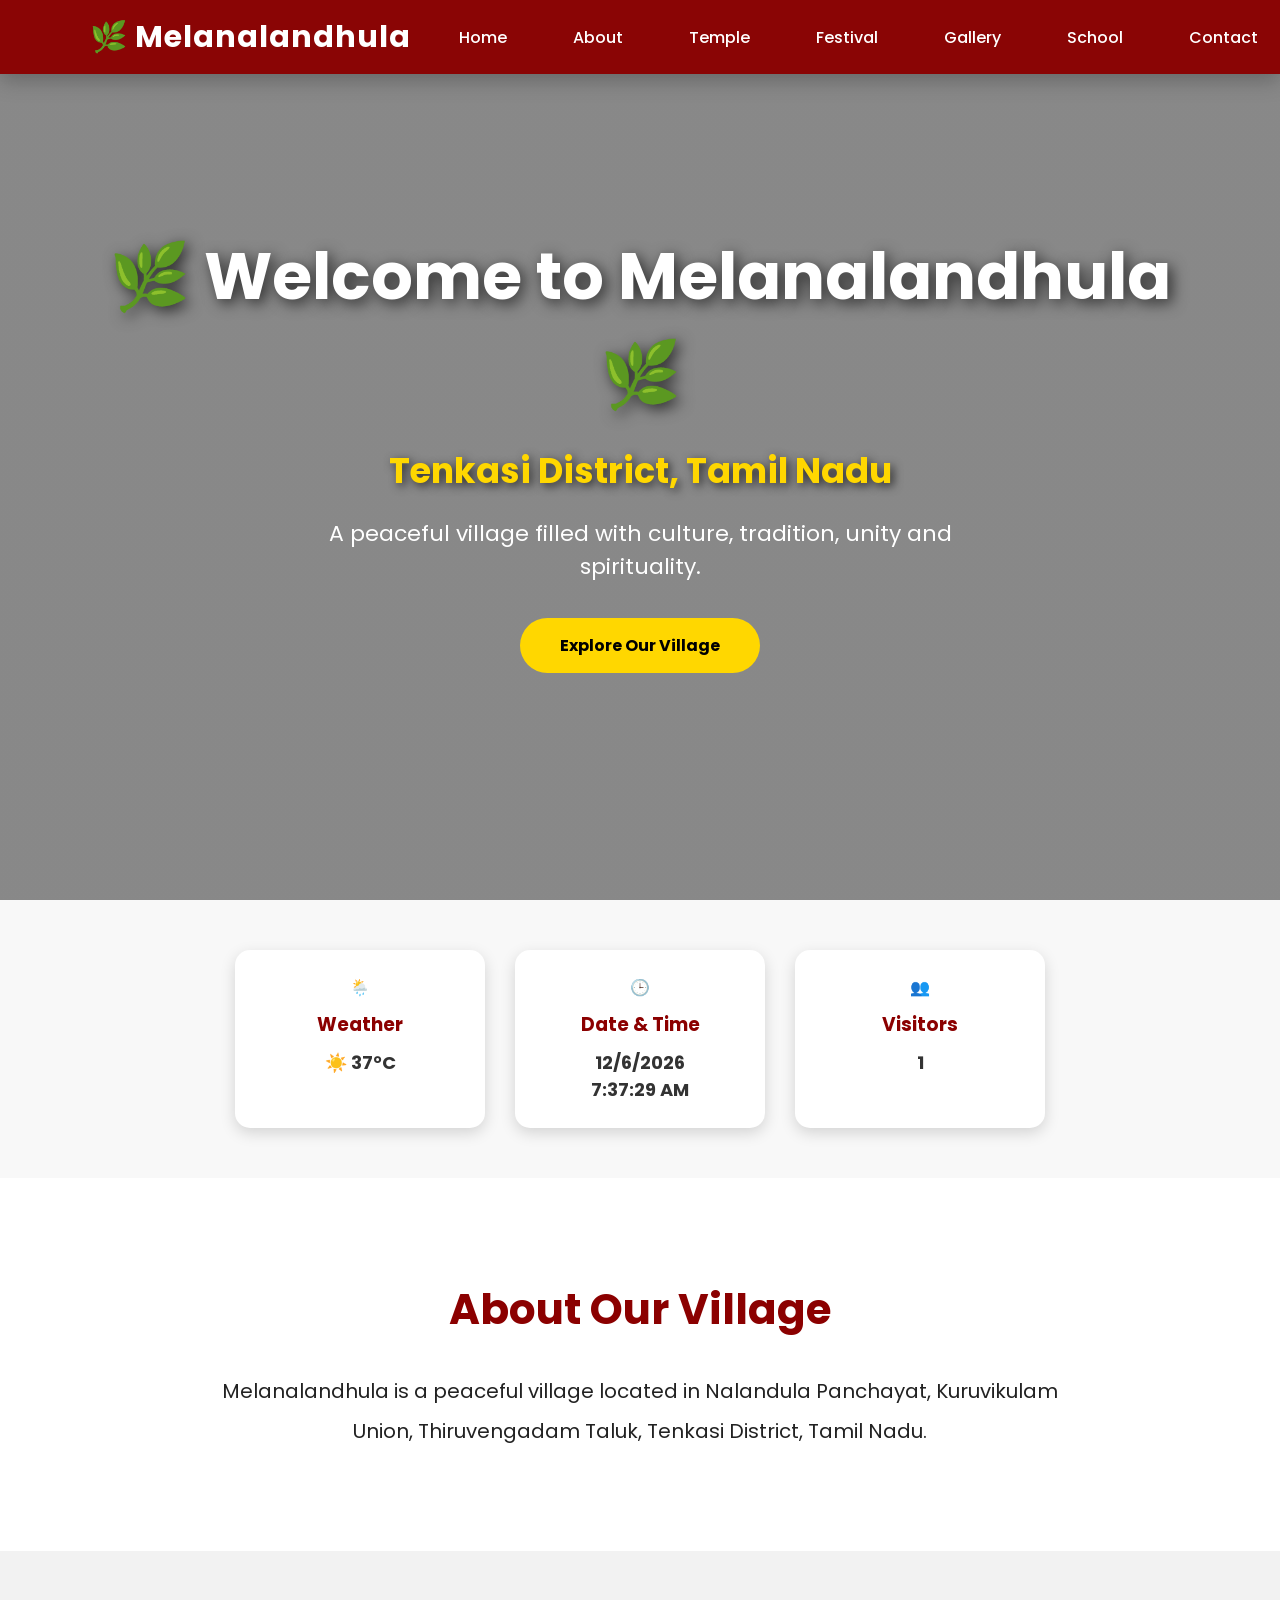
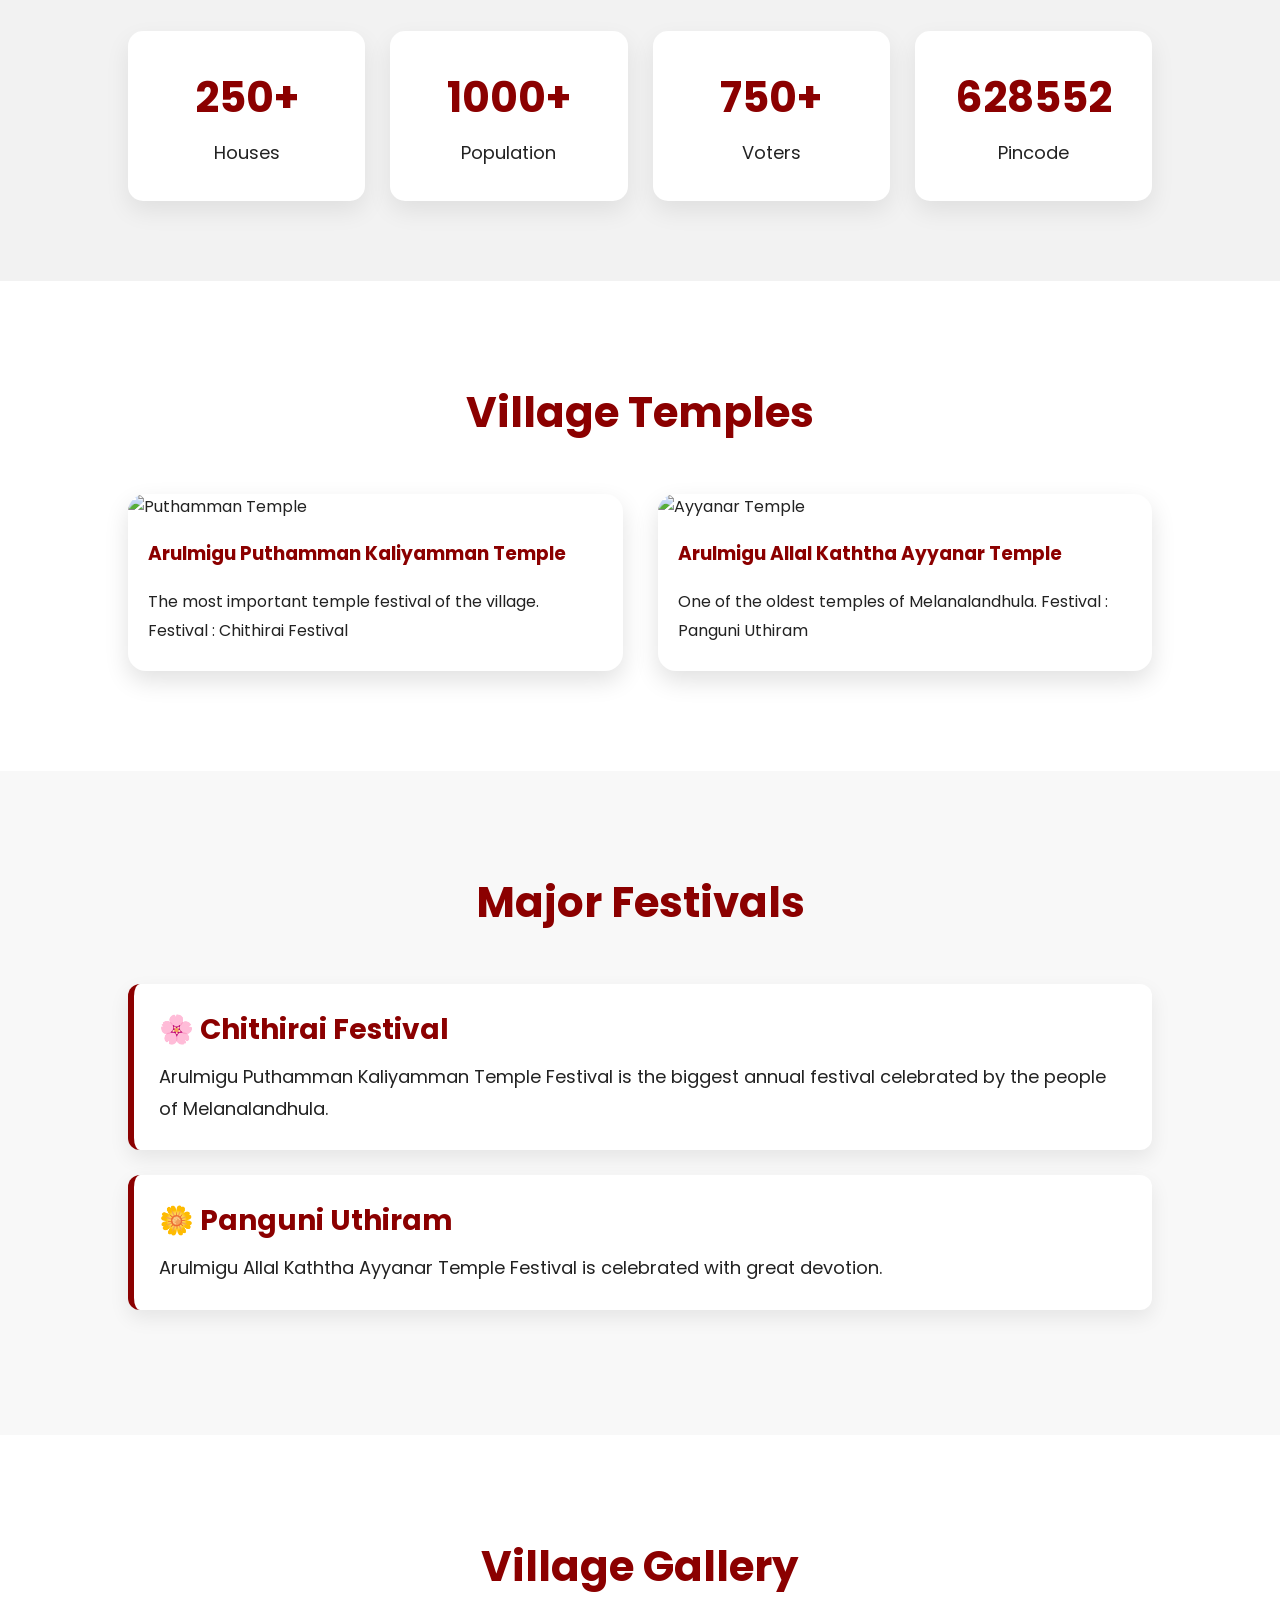
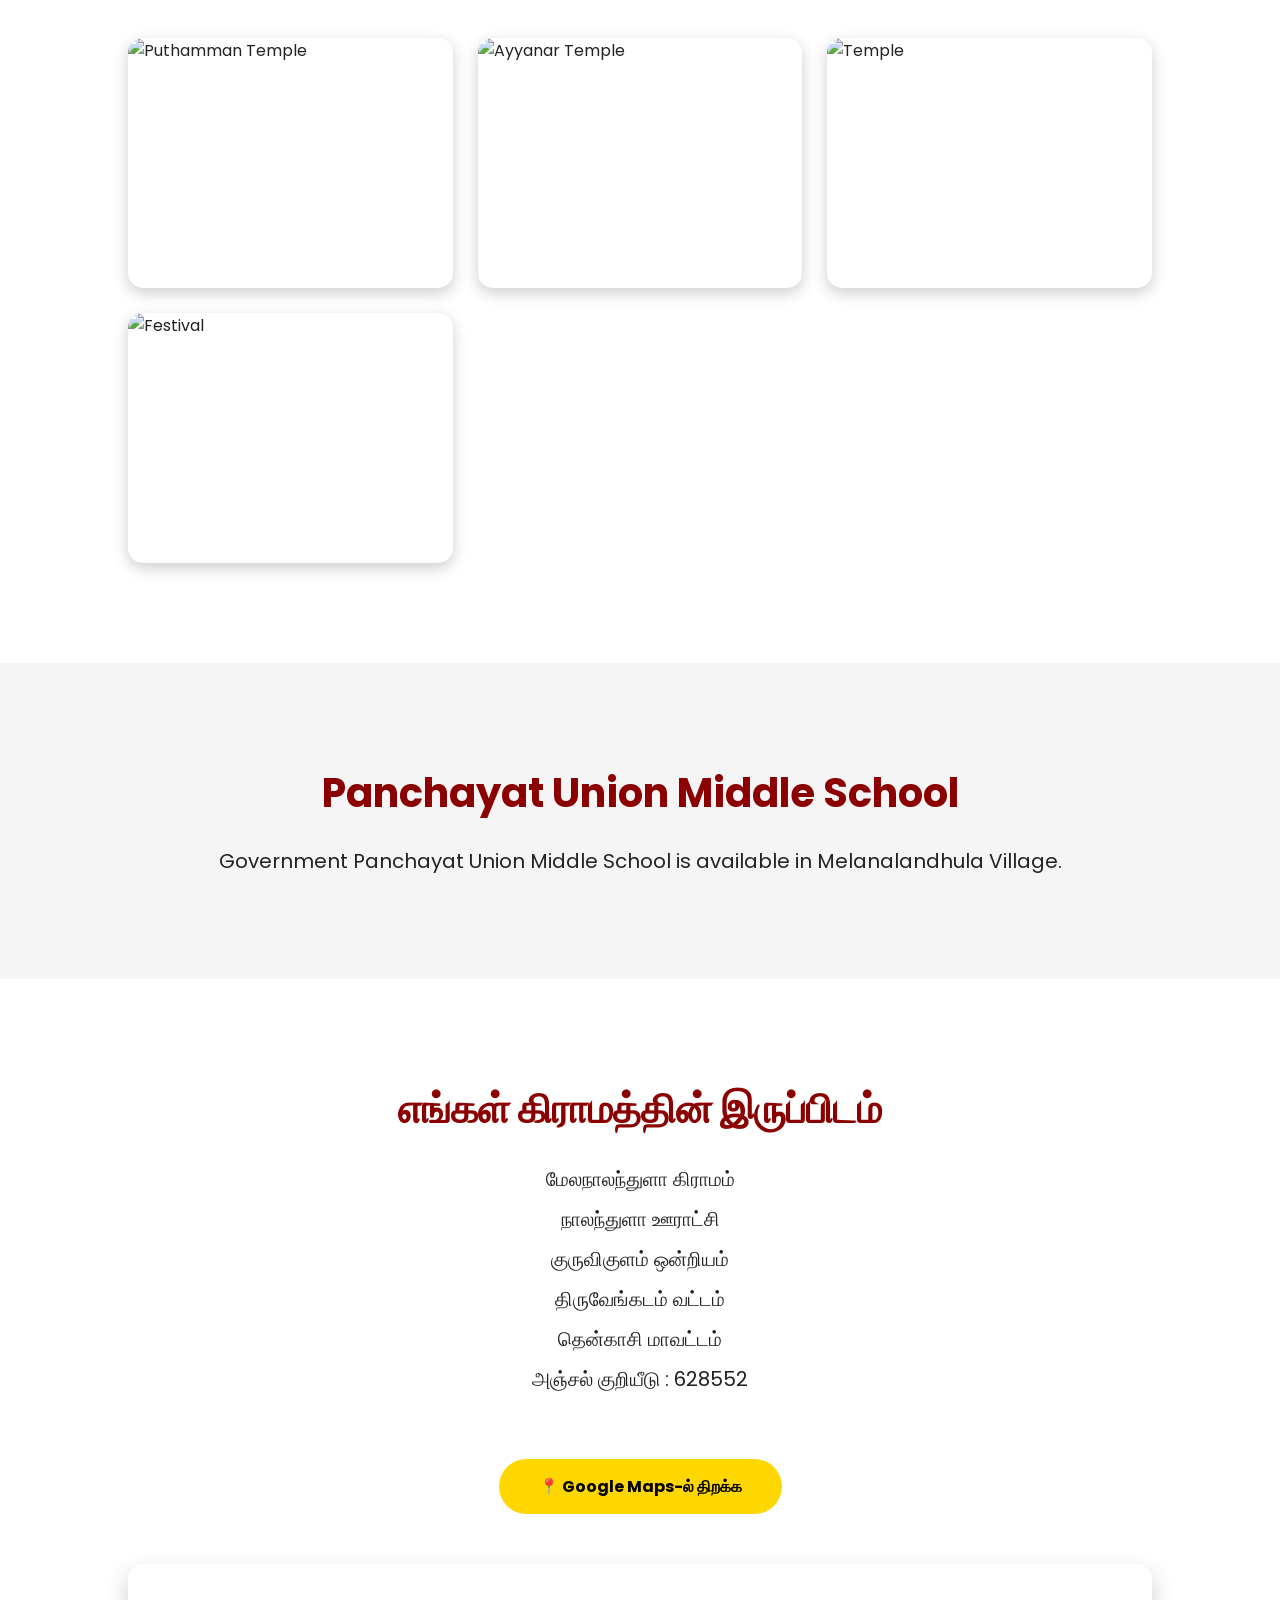
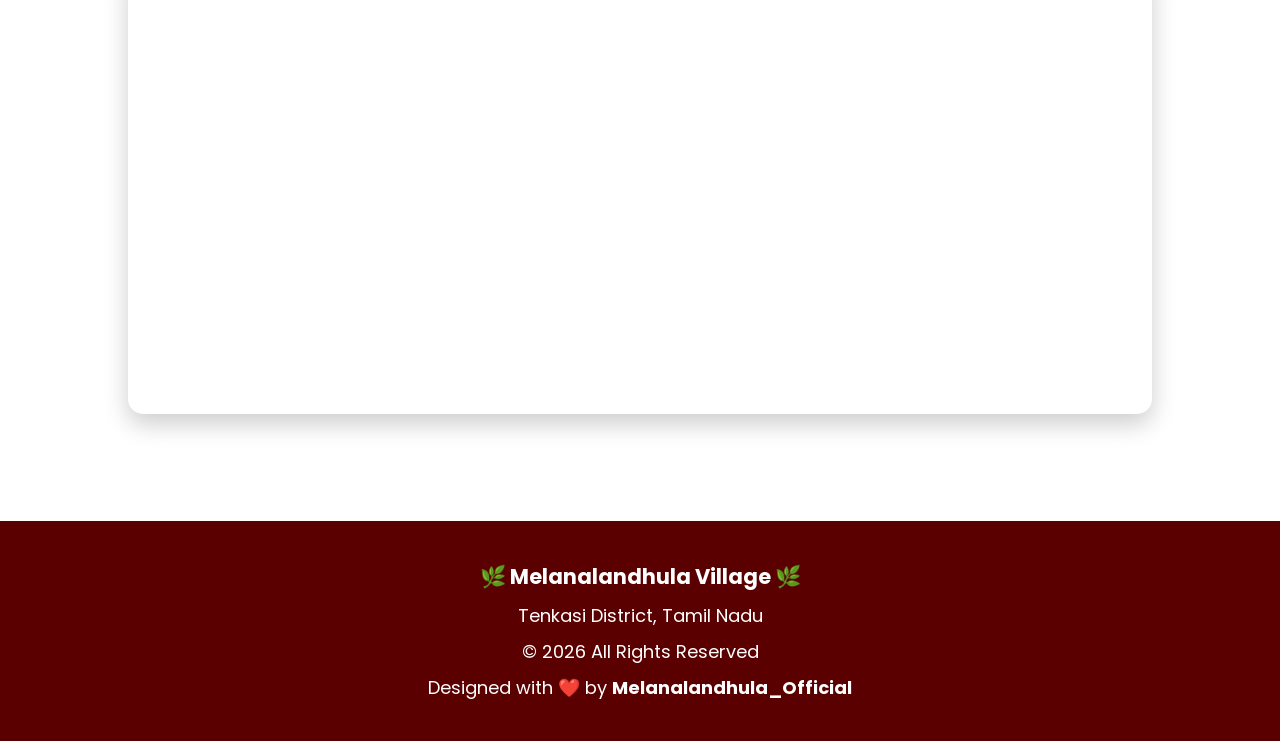
==== index.html @ ae7b3375 "First website upload" ====
<!DOCTYPE html>
<html lang="en">

<head>
<meta charset="UTF-8">
<meta name="viewport" content="width=device-width, initial-scale=1.0">

<title>Melanalandhula Village</title>

<link rel="stylesheet" href="style.css">

<link href="https://fonts.googleapis.com/css2?family=Poppins:wght@300;400;500;600;700&display=swap" rel="stylesheet">

</head>

<body>

<header>

<nav>

<div class="logo">
🌿 Melanalandhula
</div>

<ul>

<li><a href="#home">Home</a></li>
<li><a href="#about">About</a></li>
<li><a href="#temple">Temple</a></li>
<li><a href="#festival">Festival</a></li>
<li><a href="#gallery">Gallery</a></li>
<li><a href="#school">School</a></li>
<li><a href="#contact">Contact</a></li>

</ul>
<button id="darkBtn">🌙</button>
</nav>

</header>

<section id="home" class="hero">

<div class="overlay"></div>

<div class="hero-content">

<h1>🌿 Welcome to Melanalandhula 🌿</h1>

<h2>Tenkasi District, Tamil Nadu</h2>

<p>
A peaceful village filled with culture,
tradition, unity and spirituality.
</p>

<a href="#about" class="btn">
Explore Our Village
</a>

</div>

</section>
<section class="live-info">

    <div class="info-box">
        🌦️
        <h3>Weather</h3>
        <p id="weather">Loading...</p>
    </div>

    <div class="info-box">
        🕒
        <h3>Date & Time</h3>
        <p id="datetime"></p>
    </div>

    <div class="info-box">
        👥
        <h3>Visitors</h3>
        <p id="visitor-count"></p>
    </div>

</section>
<section id="about">

<h2>About Our Village</h2>

<p>

Melanalandhula is a peaceful village located in

Nalandula Panchayat,

Kuruvikulam Union,

Thiruvengadam Taluk,

Tenkasi District,

Tamil Nadu.

</p>

</section>

<section class="stats">

<div class="card">
<h3>250+</h3>
<p>Houses</p>
</div>

<div class="card">
<h3>1000+</h3>
<p>Population</p>
</div>

<div class="card">
<h3>750+</h3>
<p>Voters</p>
</div>

<div class="card">
<h3>628552</h3>
<p>Pincode</p>
</div>

</section>

<section id="temple">

<h2>Village Temples</h2>

<div class="temple-container">

<div class="temple-card">

<img src="Images/temple4.jpg" alt="Puthamman Temple">

<h3>Arulmigu Puthamman Kaliyamman Temple</h3>

<p>

The most important temple festival of the village.

Festival : Chithirai Festival

</p>

</div>

<div class="temple-card">

<img src="Images/temple1.png" alt="Ayyanar Temple">

<h3>Arulmigu Allal Kaththa Ayyanar Temple</h3>

<p>

One of the oldest temples of Melanalandhula.

Festival : Panguni Uthiram

</p>

</div>

</div>

</section>

<section id="festival">

<h2>Major Festivals</h2>

<div class="festival-box">

<h3>🌸 Chithirai Festival</h3>

<p>

Arulmigu Puthamman Kaliyamman Temple Festival
is the biggest annual festival celebrated
by the people of Melanalandhula.

</p>

</div>

<div class="festival-box">

<h3>🌼 Panguni Uthiram</h3>

<p>

Arulmigu Allal Kaththa Ayyanar Temple Festival
is celebrated with great devotion.

</p>

</div>

</section>
<section id="gallery">

    <h2>Village Gallery</h2>

    <div class="gallery">

        <img src="Images/temple4.jpg" alt="Puthamman Temple">

        <img src="Images/temple1.png" alt="Ayyanar Temple">

        <img src="Images/temple2.png" alt="Temple">

        <img src="Images/temple3.png" alt="Festival">

    </div>

</section>

<section id="school">

<h2>Panchayat Union Middle School</h2>

<p>

Government Panchayat Union Middle School
is available in Melanalandhula Village.

</p>

</section>

<section id="contact">

<h2>எங்கள் கிராமத்தின் இருப்பிடம்</h2>

<p>

மேலநாலந்துளா கிராமம்<br>
நாலந்துளா ஊராட்சி<br>
குருவிகுளம் ஒன்றியம்<br>
திருவேங்கடம் வட்டம்<br>
தென்காசி மாவட்டம்<br>
அஞ்சல் குறியீடு : 628552

</p>

<br>

<a class="btn"
href="https://maps.app.goo.gl/gqeq3D63Gi5jUgni8"
target="_blank">

📍 Google Maps-ல் திறக்க

</a>

<br><br>

<iframe
src="https://www.google.com/maps?q=Melanalandhula,Tenkasi&output=embed"
width="100%"
height="450"
style="border:0;border-radius:15px;"
loading="lazy">
</iframe>

</section>
<footer>

    <h3>🌿 Melanalandhula Village 🌿</h3>

    <p>Tenkasi District, Tamil Nadu</p>

    <p>© 2026 All Rights Reserved</p>

    <p>Designed with ❤️ by <strong>Melanalandhula_Official</strong></p>

</footer>
<div id="lightbox">

    <span id="close">&times;</span>

    <img id="lightbox-img">

</div>
<button id="topBtn" title="Go to Top">⬆️</button>
<script src="script.js"></script>

</body>
</html>
---- style.css ----
/* ===========================
   MELANALANDHULA VILLAGE
   STYLE.CSS - PART 1
=========================== */

*{
    margin:0;
    padding:0;
    box-sizing:border-box;
    font-family:'Poppins',sans-serif;
}

html{
    scroll-behavior:smooth;
}

body{
    background:#f8f8f8;
    color:#222;
    overflow-x:hidden;
}

/* Header */

header{
    position:fixed;
    top:0;
    width:100%;
    z-index:999;
}

nav{
    position:fixed;
    top:0;
    left:0;
    width:100%;
    background:rgba(139,0,0,0.96);
    backdrop-filter:blur(12px);
    display:flex;
    justify-content:space-between;
    align-items:center;
    padding:12px 7%;
    box-shadow:0 6px 20px rgba(0,0,0,.25);
    z-index:1000;
}

.logo{
    display:flex;
    align-items:center;
    justify-content:center;
    gap:12px;
    color:white;
    font-size:30px;
    font-weight:700;
    letter-spacing:1px;
    white-space:nowrap;
}

nav ul{
    display:flex;
    list-style:none;
}

nav ul li{
    margin-left:30px;
}

nav ul li a{
    color:white;
    text-decoration:none;
    padding:10px 18px;
    border-radius:30px;
    transition:.3s;
    font-weight:500;
}

nav ul li a:hover{
    background:#FFD700;
    color:#8B0000;
}

/* Hero */

.hero{

    height:100vh;

    background:
    linear-gradient(rgba(0,0,0,.45),rgba(0,0,0,.45)),
    url("Images/temple4.jpg");

    background-size:cover;
    background-position:center;

    display:flex;
    justify-content:center;
    align-items:center;

    text-align:center;

}

.overlay{
    display:none;
}

.hero-content{

    color:white;
    width:90%;

}

.hero-content h1{

    font-size:65px;
    margin-bottom:20px;
    color:white;
    text-shadow:4px 4px 15px rgba(0,0,0,.7);

}

.hero-content h2{

    color:#FFD700;
    margin-bottom:20px;
    font-size:35px;
    text-shadow:3px 3px 10px rgba(0,0,0,.7);

}

.hero-content p{

    font-size:22px;
    max-width:700px;
    margin:auto;

}

.btn{

    display:inline-block;

    margin-top:35px;

    padding:15px 40px;

    background:#FFD700;

    color:#000;

    border-radius:40px;

    text-decoration:none;

    font-weight:bold;

    transition:.3s;

}

.btn:hover{

    background:white;

    transform:scale(1.08);

}/* ======================================
   ABOUT SECTION
====================================== */

#about{
    padding:100px 10%;
    background:white;
    text-align:center;
}

#about h2{
    font-size:42px;
    color:#8B0000;
    margin-bottom:30px;
}

#about p{
    max-width:900px;
    margin:auto;
    font-size:20px;
    line-height:2;
}

/* ======================================
   STATISTICS
====================================== */

.stats{

    display:grid;

    grid-template-columns:repeat(auto-fit,minmax(220px,1fr));

    gap:25px;

    padding:80px 10%;

    background:#f2f2f2;

}

.card{

    background:white;

    border-radius:15px;

    padding:35px;

    text-align:center;

    transition:.3s;

    box-shadow:0 10px 25px rgba(0,0,0,.08);

}

.card:hover{

    transform:translateY(-10px);

}

.card h3{

    font-size:42px;

    color:#8B0000;

    margin-bottom:10px;

}

.card p{

    font-size:18px;

}

/* ======================================
   TEMPLE SECTION
====================================== */

#temple{

    padding:100px 10%;

    background:white;

}

#temple h2{

    text-align:center;

    font-size:42px;

    color:#8B0000;

    margin-bottom:50px;

}

.temple-container{

    display:grid;

    grid-template-columns:repeat(auto-fit,minmax(340px,1fr));

    gap:35px;

}

.temple-card{

    background:white;

    border-radius:18px;

    overflow:hidden;

    box-shadow:0 10px 25px rgba(0,0,0,.12);

    transition:.3s;

}

.temple-card:hover{

    transform:translateY(-8px);

}

.temple-card img{

    width:100%;

    height:300px;

    object-fit:cover;

}

.temple-card h3{

    padding:20px;

    color:#8B0000;

}

.temple-card p{

    padding:0 20px 25px;

    line-height:1.8;

}/* ======================================
   FESTIVAL SECTION
====================================== */

#festival{
    padding:100px 10%;
    background:#f8f8f8;
}

#festival h2{
    text-align:center;
    font-size:42px;
    color:#8B0000;
    margin-bottom:50px;
}

.festival-box{
    background:white;
    margin-bottom:25px;
    padding:25px;
    border-left:6px solid #8B0000;
    border-radius:12px;
    box-shadow:0 8px 20px rgba(0,0,0,.08);
}

.festival-box h3{
    color:#8B0000;
    margin-bottom:10px;
    font-size:28px;
}

.festival-box p{
    line-height:1.8;
    font-size:18px;
}

/* ======================================
   GALLERY
====================================== */

#gallery{
    padding:100px 10%;
    background:white;
}

#gallery h2{
    text-align:center;
    font-size:42px;
    color:#8B0000;
    margin-bottom:40px;
}

.gallery{
    display:grid;
    grid-template-columns:repeat(auto-fit,minmax(280px,1fr));
    gap:20px;
}

.gallery img{
    width:100%;
    height:250px;
    object-fit:cover;
    border-radius:15px;
    transition:.4s;
    cursor:pointer;
    box-shadow:0 8px 20px rgba(0,0,0,.15);
}

.gallery img:hover{
    transform:scale(1.05);
}

/* ======================================
   SCHOOL
====================================== */

#school{
    padding:100px 10%;
    text-align:center;
    background:#f5f5f5;
}

#school h2{
    color:#8B0000;
    font-size:40px;
    margin-bottom:20px;
}

#school p{
    font-size:20px;
    line-height:1.8;
}

/* ======================================
   CONTACT
====================================== */

#contact{
    padding:100px 10%;
    text-align:center;
    background:white;
}

#contact h2{
    color:#8B0000;
    font-size:40px;
    margin-bottom:20px;
}

#contact p{
    font-size:20px;
    line-height:2;
}

/* ======================================
   FOOTER
====================================== */

footer{
    background:#5a0000;
    color:white;
    text-align:center;
    padding:35px 20px;
    font-size:18px;
    line-height:2;
}

/* ======================================
   MOBILE RESPONSIVE
====================================== */

@media(max-width:768px){

nav{
    flex-direction:column;
    padding:15px;
}

nav ul{
    flex-wrap:wrap;
    justify-content:center;
    margin-top:15px;
}

nav ul li{
    margin:8px;
}

.logo{
    font-size:26px;
}

.hero-content h1{
    font-size:38px;
}

.hero-content h2{
    font-size:24px;
}

.hero-content p{
    font-size:18px;
}

#about h2,
#temple h2,
#festival h2,
#gallery h2,
#school h2,
#contact h2{
    font-size:32px;
}

}/* Gallery */

.gallery {
    display: grid;
    grid-template-columns: repeat(auto-fit, minmax(300px, 1fr));
    gap: 25px;
    margin-top: 40px;
}

.gallery img {
    width: 100%;
    height: 250px;
    object-fit: cover;
    border-radius: 15px;
    cursor: pointer;
    transition: 0.4s;
    box-shadow: 0 5px 15px rgba(0,0,0,0.2);
}

.gallery img:hover {
    transform: scale(1.05);
}#contact iframe{

    margin-top:25px;

    box-shadow:0 10px 25px rgba(0,0,0,.2);

}/* ===========================
   LIGHTBOX
=========================== */

#lightbox{

    position:fixed;

    top:0;
    left:0;

    width:100%;
    height:100%;

    background:rgba(0,0,0,.9);

    display:none;

    justify-content:center;

    align-items:center;

    z-index:9999;

}

#lightbox img{

    max-width:90%;

    max-height:90%;

    border-radius:10px;

}

#close{

    position:absolute;

    top:25px;

    right:40px;

    color:white;

    font-size:50px;

    cursor:pointer;

}/* ===========================
   DARK MODE
=========================== */

#darkBtn{
    background:#FFD700;
    color:black;
    border:none;
    padding:10px 15px;
    border-radius:50%;
    cursor:pointer;
    font-size:20px;
    margin-left:20px;
}

body.dark{
    background:#121212;
    color:white;
}

body.dark section{
    background:#1d1d1d !important;
}

body.dark .card,
body.dark .temple-card,
body.dark .festival-box{
    background:#2a2a2a;
    color:white;
}

body.dark footer{
    background:#000;
}

body.dark h2,
body.dark h3{
    color:#FFD700;
}/* Live Information */

.live-info{
    display:flex;
    justify-content:center;
    gap:30px;
    flex-wrap:wrap;
    padding:50px 20px;
    background:#f8f8f8;
}

.info-box{
    width:250px;
    background:#fff;
    padding:25px;
    text-align:center;
    border-radius:15px;
    box-shadow:0 5px 15px rgba(0,0,0,.15);
    transition:.3s;
}

.info-box:hover{
    transform:translateY(-8px);
}

.info-box h3{
    margin:10px 0;
    color:darkred;
}

.info-box p{
    font-size:18px;
    font-weight:bold;
    color:#333;
}

body.dark .live-info{
    background:#111;
}

body.dark .info-box{
    background:#222;
    color:white;
}

body.dark .info-box p{
    color:white;
}/* Scroll To Top Button */

#topBtn{

    display:none;

    position:fixed;

    bottom:30px;

    right:30px;

    z-index:9999;

    border:none;

    outline:none;

    background:#8B0000;

    color:white;

    cursor:pointer;

    padding:15px 18px;

    border-radius:50%;

    font-size:22px;

    transition:.3s;

    box-shadow:0 5px 15px rgba(0,0,0,.3);

}

#topBtn:hover{

    background:#FFD700;

    color:black;

}
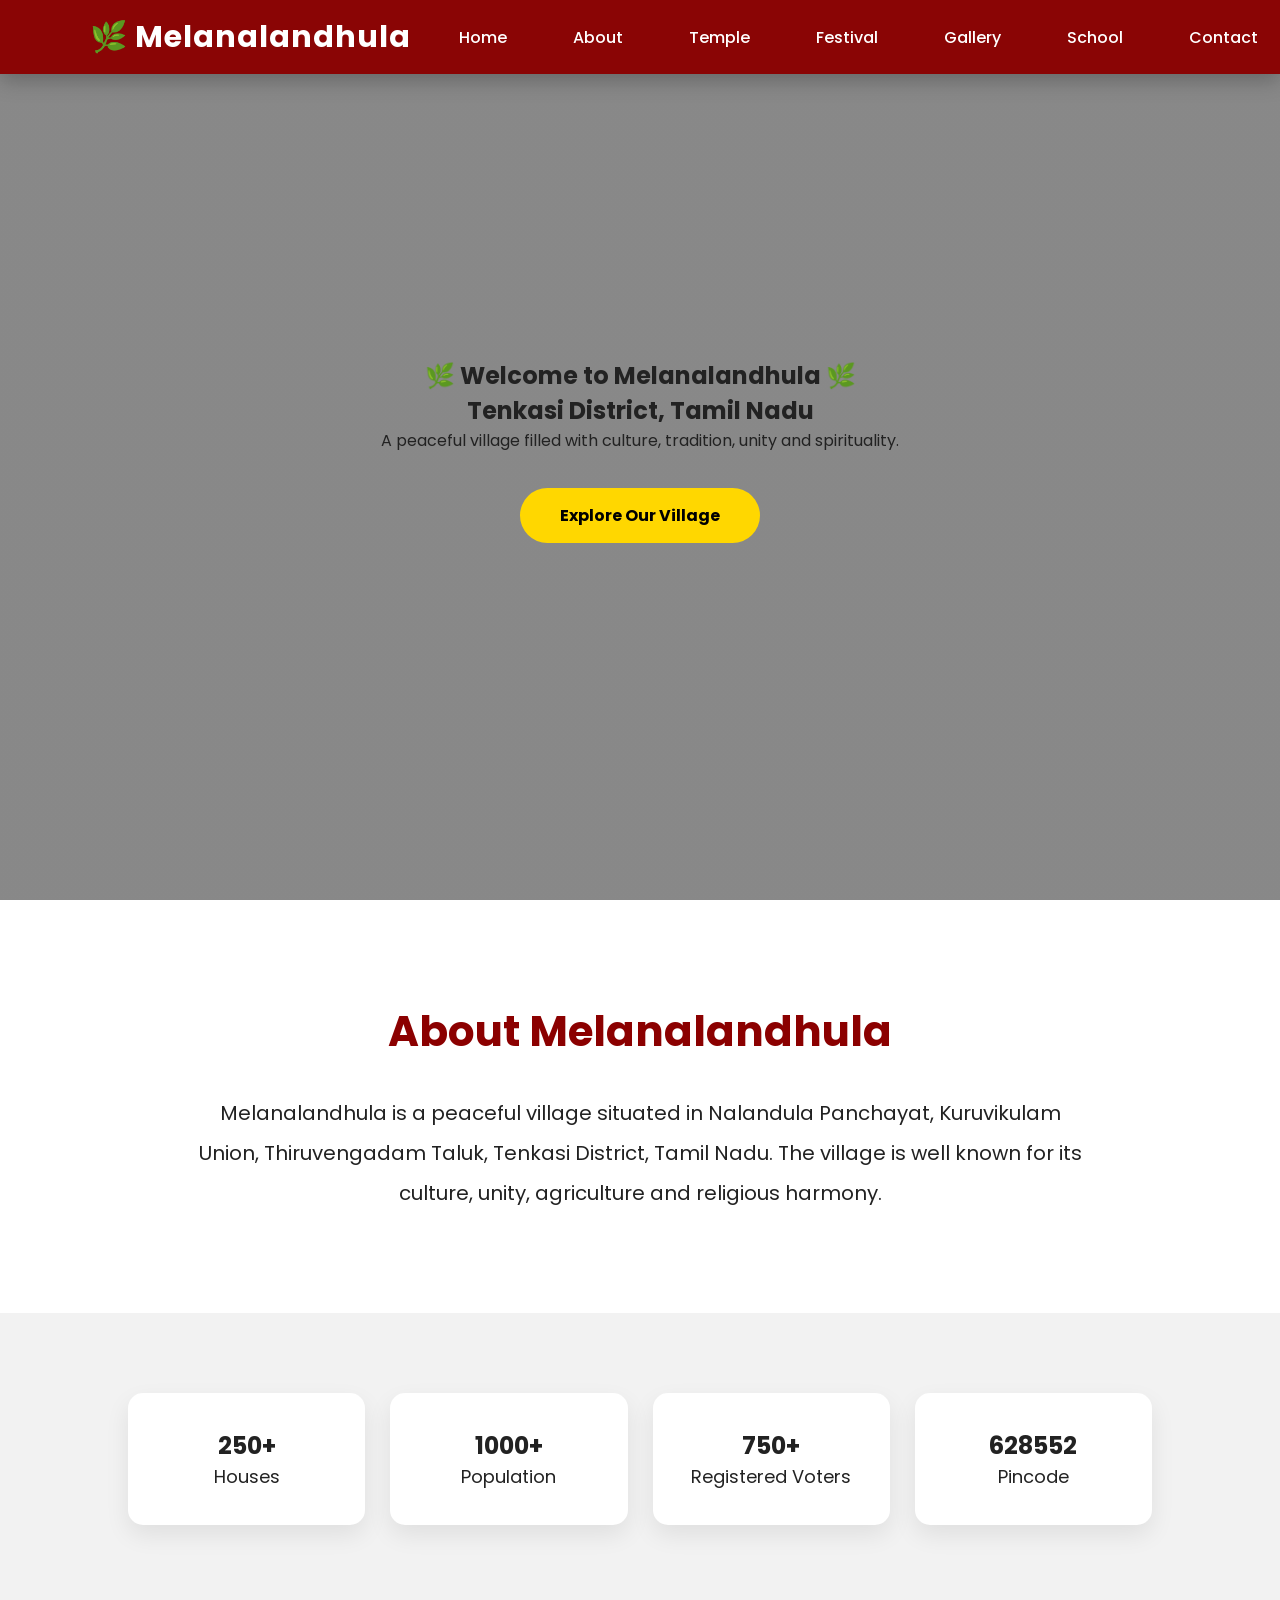
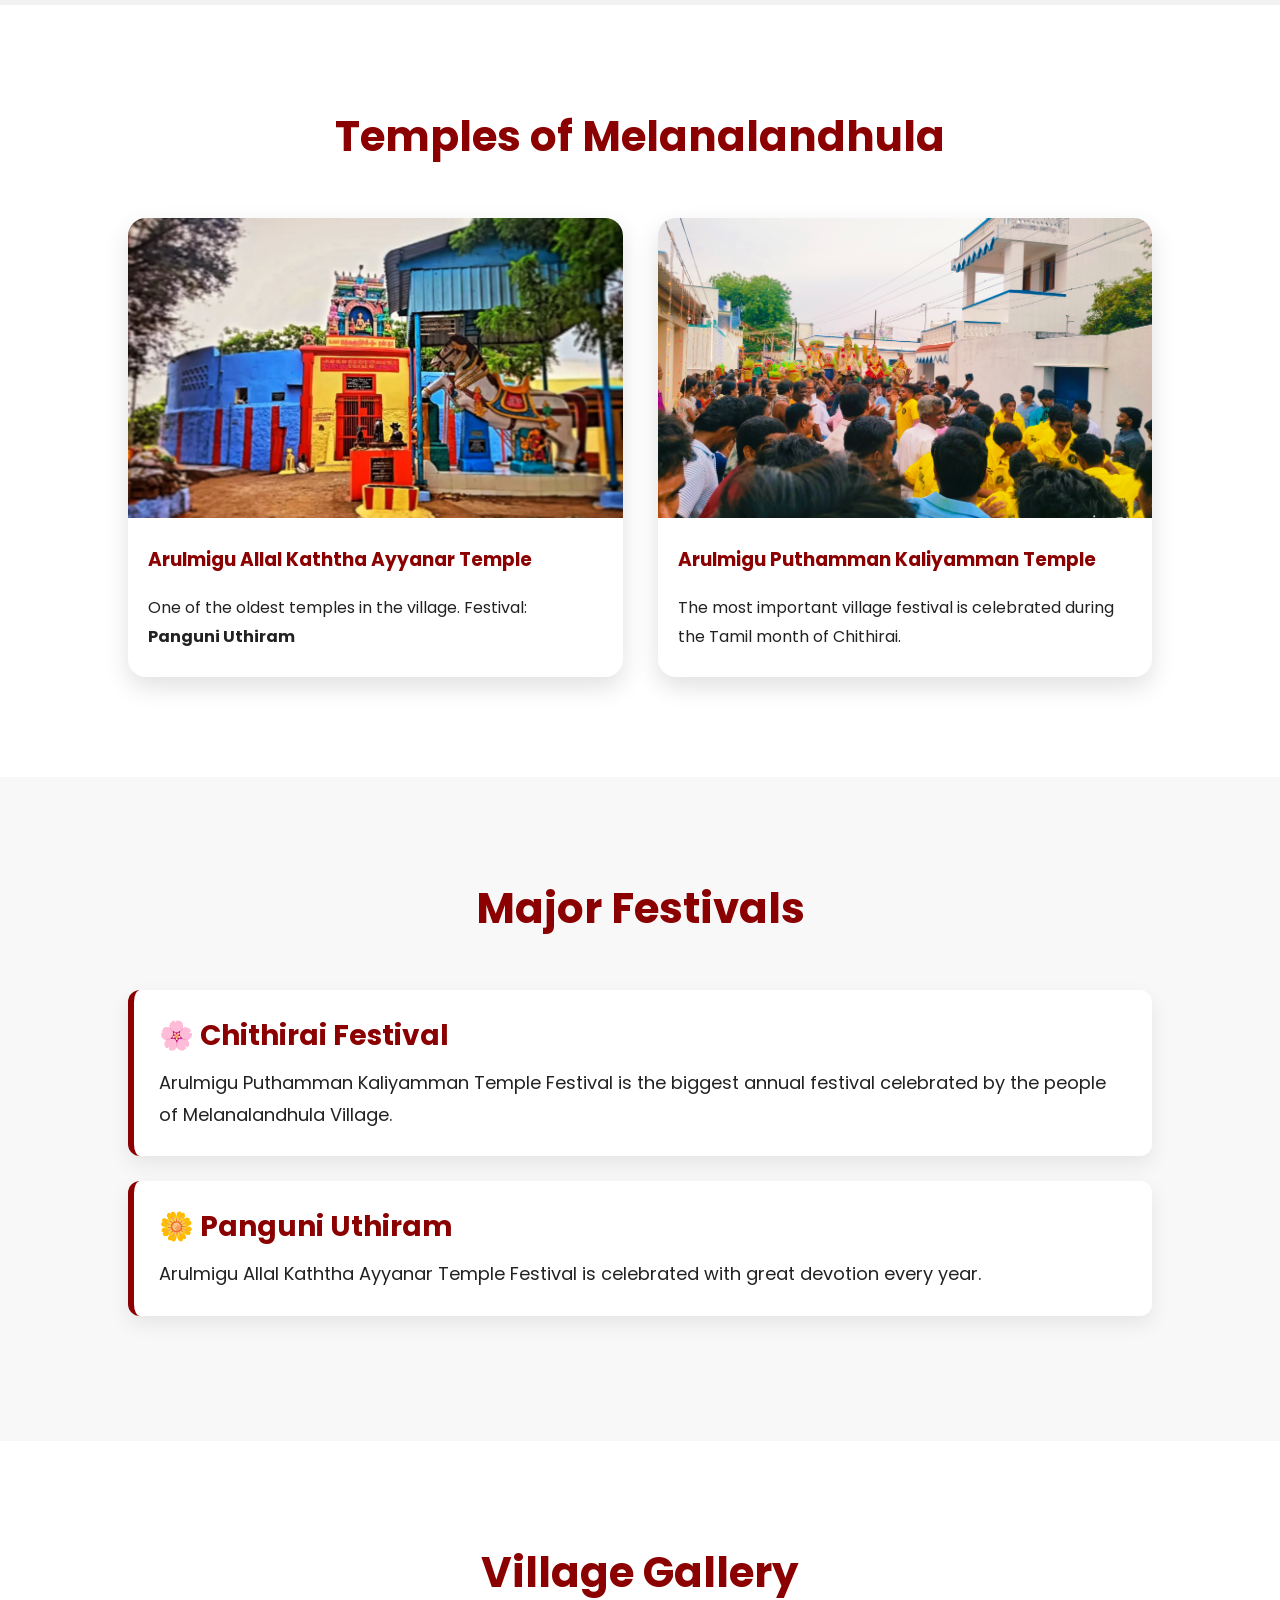
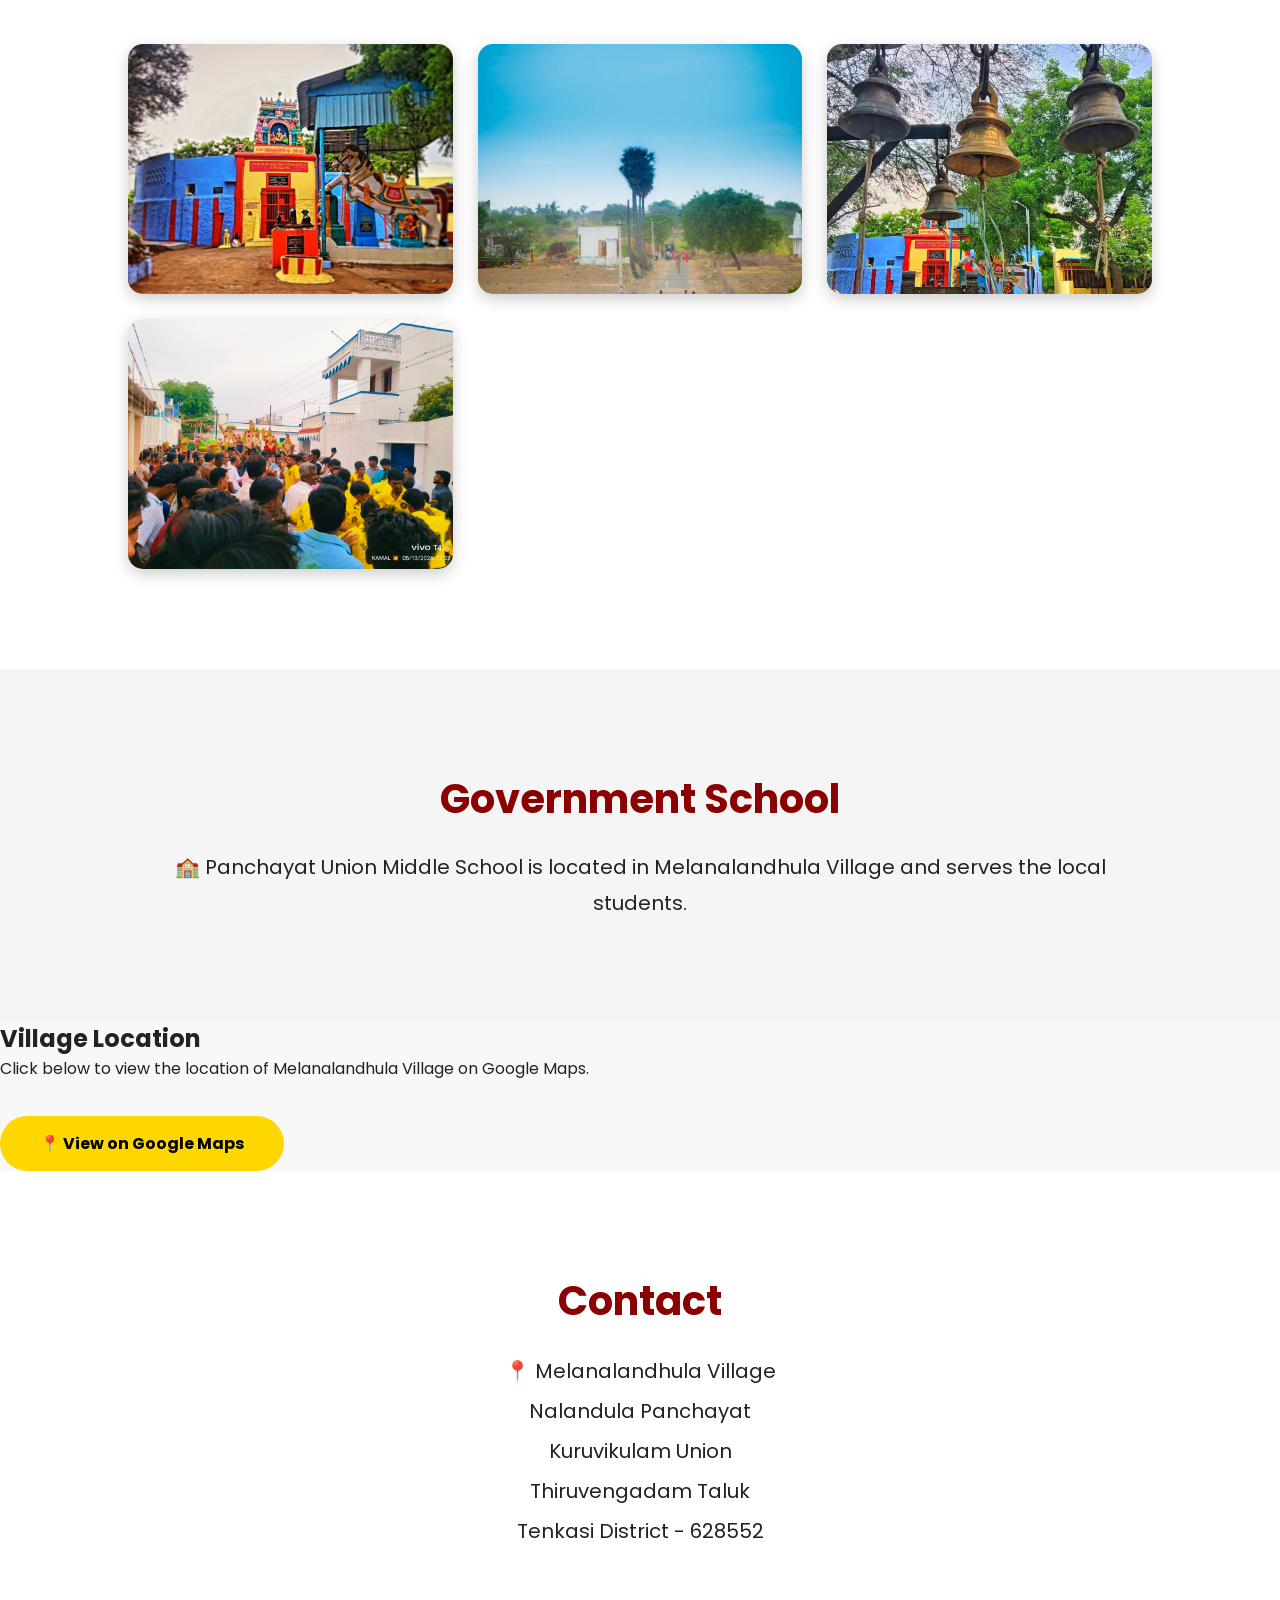
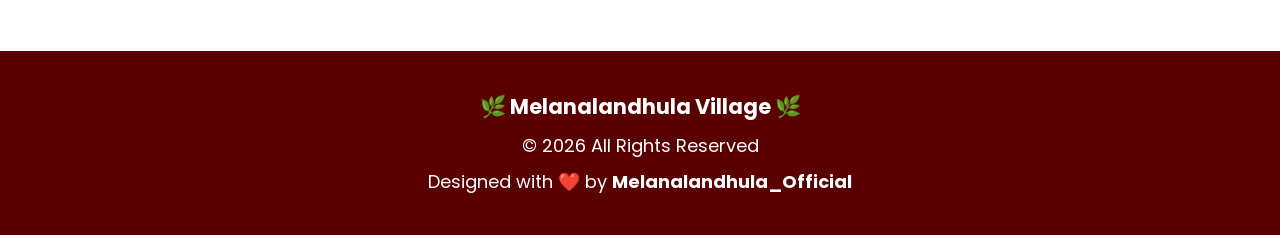
==== commit c6287793: "Update index.html" ====
--- a/index.html
+++ b/index.html
@@ -2,6 +2,7 @@
 <html lang="en">
 
 <head>
+
 <meta charset="UTF-8">
 <meta name="viewport" content="width=device-width, initial-scale=1.0">
 
@@ -9,11 +10,17 @@
 
 <link rel="stylesheet" href="style.css">
 
+<link rel="preconnect" href="https://fonts.googleapis.com">
+
 <link href="https://fonts.googleapis.com/css2?family=Poppins:wght@300;400;500;600;700&display=swap" rel="stylesheet">
 
 </head>
 
 <body>
+
+<!-- =========================
+     HEADER
+========================= -->
 
 <header>
 
@@ -26,125 +33,141 @@
 <ul>
 
 <li><a href="#home">Home</a></li>
+
 <li><a href="#about">About</a></li>
+
 <li><a href="#temple">Temple</a></li>
+
 <li><a href="#festival">Festival</a></li>
+
 <li><a href="#gallery">Gallery</a></li>
+
 <li><a href="#school">School</a></li>
+
 <li><a href="#contact">Contact</a></li>
 
 </ul>
+
 <button id="darkBtn">🌙</button>
+
 </nav>
 
 </header>
 
+<!-- =========================
+     HERO SECTION
+========================= -->
+
 <section id="home" class="hero">
 
-<div class="overlay"></div>
-
-<div class="hero-content">
-
-<h1>🌿 Welcome to Melanalandhula 🌿</h1>
-
-<h2>Tenkasi District, Tamil Nadu</h2>
-
-<p>
+<div class="hero-overlay"></div>
+
+<div class="hero-text">
+
+<h1>
+🌿 Welcome to Melanalandhula 🌿
+</h1>
+
+<h2>
+Tenkasi District, Tamil Nadu
+</h2>
+
+<p>
+
 A peaceful village filled with culture,
 tradition, unity and spirituality.
+
 </p>
 
 <a href="#about" class="btn">
+
 Explore Our Village
+
 </a>
 
 </div>
 
 </section>
-<section class="live-info">
-
-    <div class="info-box">
-        🌦️
-        <h3>Weather</h3>
-        <p id="weather">Loading...</p>
-    </div>
-
-    <div class="info-box">
-        🕒
-        <h3>Date & Time</h3>
-        <p id="datetime"></p>
-    </div>
-
-    <div class="info-box">
-        👥
-        <h3>Visitors</h3>
-        <p id="visitor-count"></p>
-    </div>
-
-</section>
+<!-- =========================
+     ABOUT SECTION
+========================= -->
+
 <section id="about">
 
-<h2>About Our Village</h2>
-
-<p>
-
-Melanalandhula is a peaceful village located in
-
+<h2>About Melanalandhula</h2>
+
+<div class="about-content">
+
+<p>
+
+Melanalandhula is a peaceful village situated in
 Nalandula Panchayat,
-
 Kuruvikulam Union,
-
 Thiruvengadam Taluk,
-
 Tenkasi District,
-
 Tamil Nadu.
 
-</p>
-
-</section>
+The village is well known for its culture,
+unity, agriculture and religious harmony.
+
+</p>
+
+</div>
+
+</section>
+
+<!-- =========================
+     STATISTICS
+========================= -->
 
 <section class="stats">
 
 <div class="card">
-<h3>250+</h3>
+<h2>250+</h2>
 <p>Houses</p>
 </div>
 
 <div class="card">
-<h3>1000+</h3>
+<h2>1000+</h2>
 <p>Population</p>
 </div>
 
 <div class="card">
-<h3>750+</h3>
-<p>Voters</p>
+<h2>750+</h2>
+<p>Registered Voters</p>
 </div>
 
 <div class="card">
-<h3>628552</h3>
+<h2>628552</h2>
 <p>Pincode</p>
 </div>
 
 </section>
 
+<!-- =========================
+     TEMPLE SECTION
+========================= -->
+
 <section id="temple">
 
-<h2>Village Temples</h2>
+<h2>Temples of Melanalandhula</h2>
 
 <div class="temple-container">
 
 <div class="temple-card">
 
-<img src="Images/temple4.jpg" alt="Puthamman Temple">
-
-<h3>Arulmigu Puthamman Kaliyamman Temple</h3>
-
-<p>
-
-The most important temple festival of the village.
-
-Festival : Chithirai Festival
+<img src="temple1.png" alt="Ayyanar Temple">
+
+<h3>
+Arulmigu Allal Kaththa Ayyanar Temple
+</h3>
+
+<p>
+
+One of the oldest temples in the village.
+
+Festival:
+<b>Panguni Uthiram</b>
 
 </p>
 
@@ -152,23 +175,29 @@
 
 <div class="temple-card">
 
-<img src="Images/temple1.png" alt="Ayyanar Temple">
-
-<h3>Arulmigu Allal Kaththa Ayyanar Temple</h3>
-
-<p>
-
-One of the oldest temples of Melanalandhula.
-
-Festival : Panguni Uthiram
-
-</p>
-
-</div>
-
-</div>
-
-</section>
+<img src="temple4.jpg" alt="Puthamman Temple">
+
+<h3>
+
+Arulmigu Puthamman Kaliyamman Temple
+
+</h3>
+
+<p>
+
+The most important village festival is celebrated
+during the Tamil month of Chithirai.
+
+</p>
+
+</div>
+
+</div>
+
+</section>
+<!-- =========================
+     FESTIVAL SECTION
+========================= -->
 
 <section id="festival">
 
@@ -180,9 +209,9 @@
 
 <p>
 
-Arulmigu Puthamman Kaliyamman Temple Festival
-is the biggest annual festival celebrated
-by the people of Melanalandhula.
+Arulmigu Puthamman Kaliyamman Temple Festival is
+the biggest annual festival celebrated by the
+people of Melanalandhula Village.
 
 </p>
 
@@ -195,100 +224,127 @@
 <p>
 
 Arulmigu Allal Kaththa Ayyanar Temple Festival
-is celebrated with great devotion.
-
-</p>
-
-</div>
-
-</section>
+is celebrated with great devotion every year.
+
+</p>
+
+</div>
+
+</section>
+
+<!-- =========================
+     GALLERY
+========================= -->
+
 <section id="gallery">
 
-    <h2>Village Gallery</h2>
-
-    <div class="gallery">
-
-        <img src="Images/temple4.jpg" alt="Puthamman Temple">
-
-        <img src="Images/temple1.png" alt="Ayyanar Temple">
-
-        <img src="Images/temple2.png" alt="Temple">
-
-        <img src="Images/temple3.png" alt="Festival">
-
-    </div>
-
-</section>
+<h2>Village Gallery</h2>
+
+<div class="gallery">
+
+<img src="temple1.png" alt="Temple 1">
+
+<img src="temple2.png" alt="Temple 2">
+
+<img src="temple3.png" alt="Temple 3">
+
+<img src="temple4.jpg" alt="Temple 4">
+
+</div>
+
+</section>
+
+<!-- =========================
+     SCHOOL
+========================= -->
 
 <section id="school">
 
-<h2>Panchayat Union Middle School</h2>
-
-<p>
-
-Government Panchayat Union Middle School
-is available in Melanalandhula Village.
-
-</p>
-
-</section>
-
-<section id="contact">
-
-<h2>எங்கள் கிராமத்தின் இருப்பிடம்</h2>
-
-<p>
-
-மேலநாலந்துளா கிராமம்<br>
-நாலந்துளா ஊராட்சி<br>
-குருவிகுளம் ஒன்றியம்<br>
-திருவேங்கடம் வட்டம்<br>
-தென்காசி மாவட்டம்<br>
-அஞ்சல் குறியீடு : 628552
-
-</p>
-
-<br>
+<h2>Government School</h2>
+
+<p>
+
+🏫 Panchayat Union Middle School is located in
+Melanalandhula Village and serves the local students.
+
+</p>
+
+</section>
+
+<!-- =========================
+     LOCATION
+========================= -->
+
+<section id="location">
+
+<h2>Village Location</h2>
+
+<p>
+
+Click below to view the location of
+Melanalandhula Village on Google Maps.
+
+</p>
 
 <a class="btn"
 href="https://maps.app.goo.gl/gqeq3D63Gi5jUgni8"
 target="_blank">
 
-📍 Google Maps-ல் திறக்க
+📍 View on Google Maps
 
 </a>
 
-<br><br>
-
-<iframe
-src="https://www.google.com/maps?q=Melanalandhula,Tenkasi&output=embed"
-width="100%"
-height="450"
-style="border:0;border-radius:15px;"
-loading="lazy">
-</iframe>
-
-</section>
+</section>
+
+<!-- =========================
+     CONTACT
+========================= -->
+
+<section id="contact">
+
+<h2>Contact</h2>
+
+<p>
+
+📍 Melanalandhula Village<br>
+
+Nalandula Panchayat<br>
+
+Kuruvikulam Union<br>
+
+Thiruvengadam Taluk<br>
+
+Tenkasi District - 628552
+
+</p>
+
+</section>
+
+<!-- =========================
+     FOOTER
+========================= -->
+
 <footer>
 
-    <h3>🌿 Melanalandhula Village 🌿</h3>
-
-    <p>Tenkasi District, Tamil Nadu</p>
-
-    <p>© 2026 All Rights Reserved</p>
-
-    <p>Designed with ❤️ by <strong>Melanalandhula_Official</strong></p>
+<h3>🌿 Melanalandhula Village 🌿</h3>
+
+<p>© 2026 All Rights Reserved</p>
+
+<p>Designed with ❤️ by <strong>Melanalandhula_Official</strong></p>
 
 </footer>
+
+<button id="topBtn">⬆</button>
+
 <div id="lightbox">
 
-    <span id="close">&times;</span>
-
-    <img id="lightbox-img">
-
-</div>
-<button id="topBtn" title="Go to Top">⬆️</button>
+<span id="close">&times;</span>
+
+<img id="lightbox-img" src="" alt="">
+
+</div>
+
 <script src="script.js"></script>
 
 </body>
-</html>+</html>
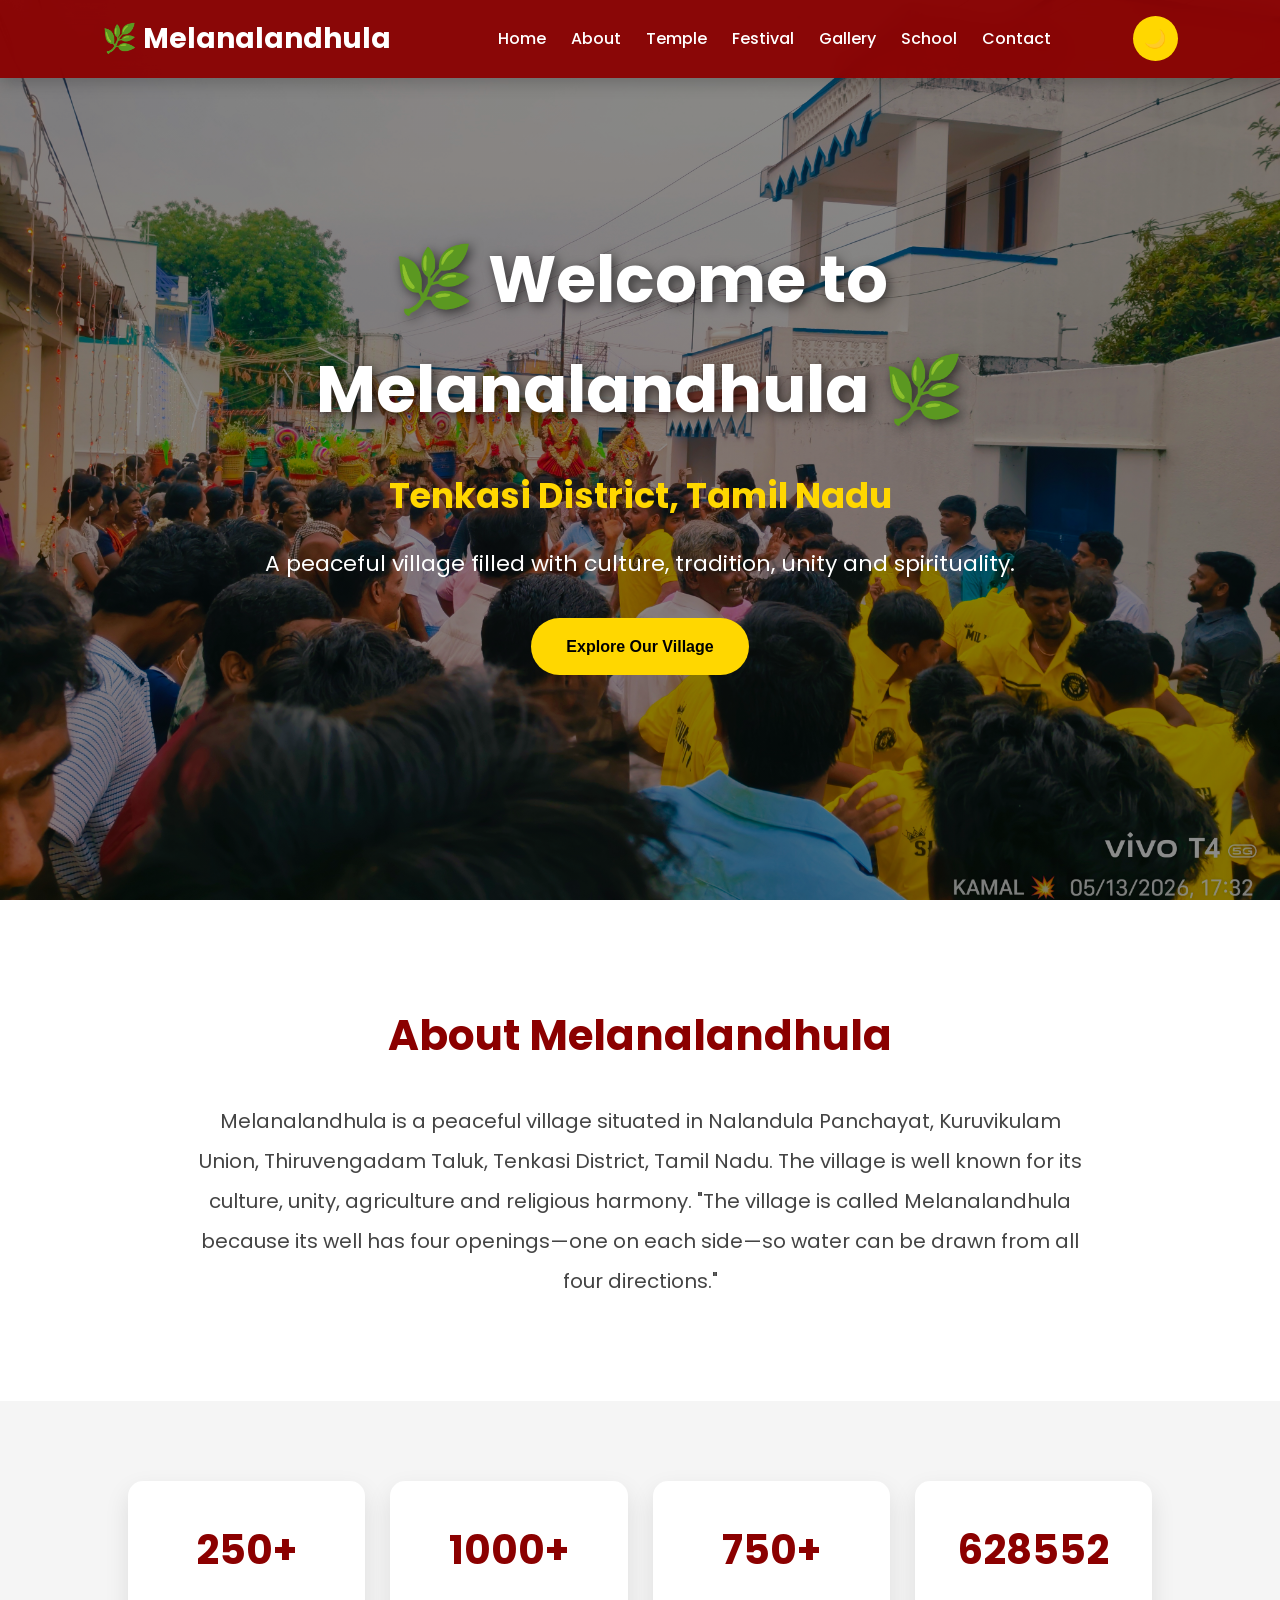
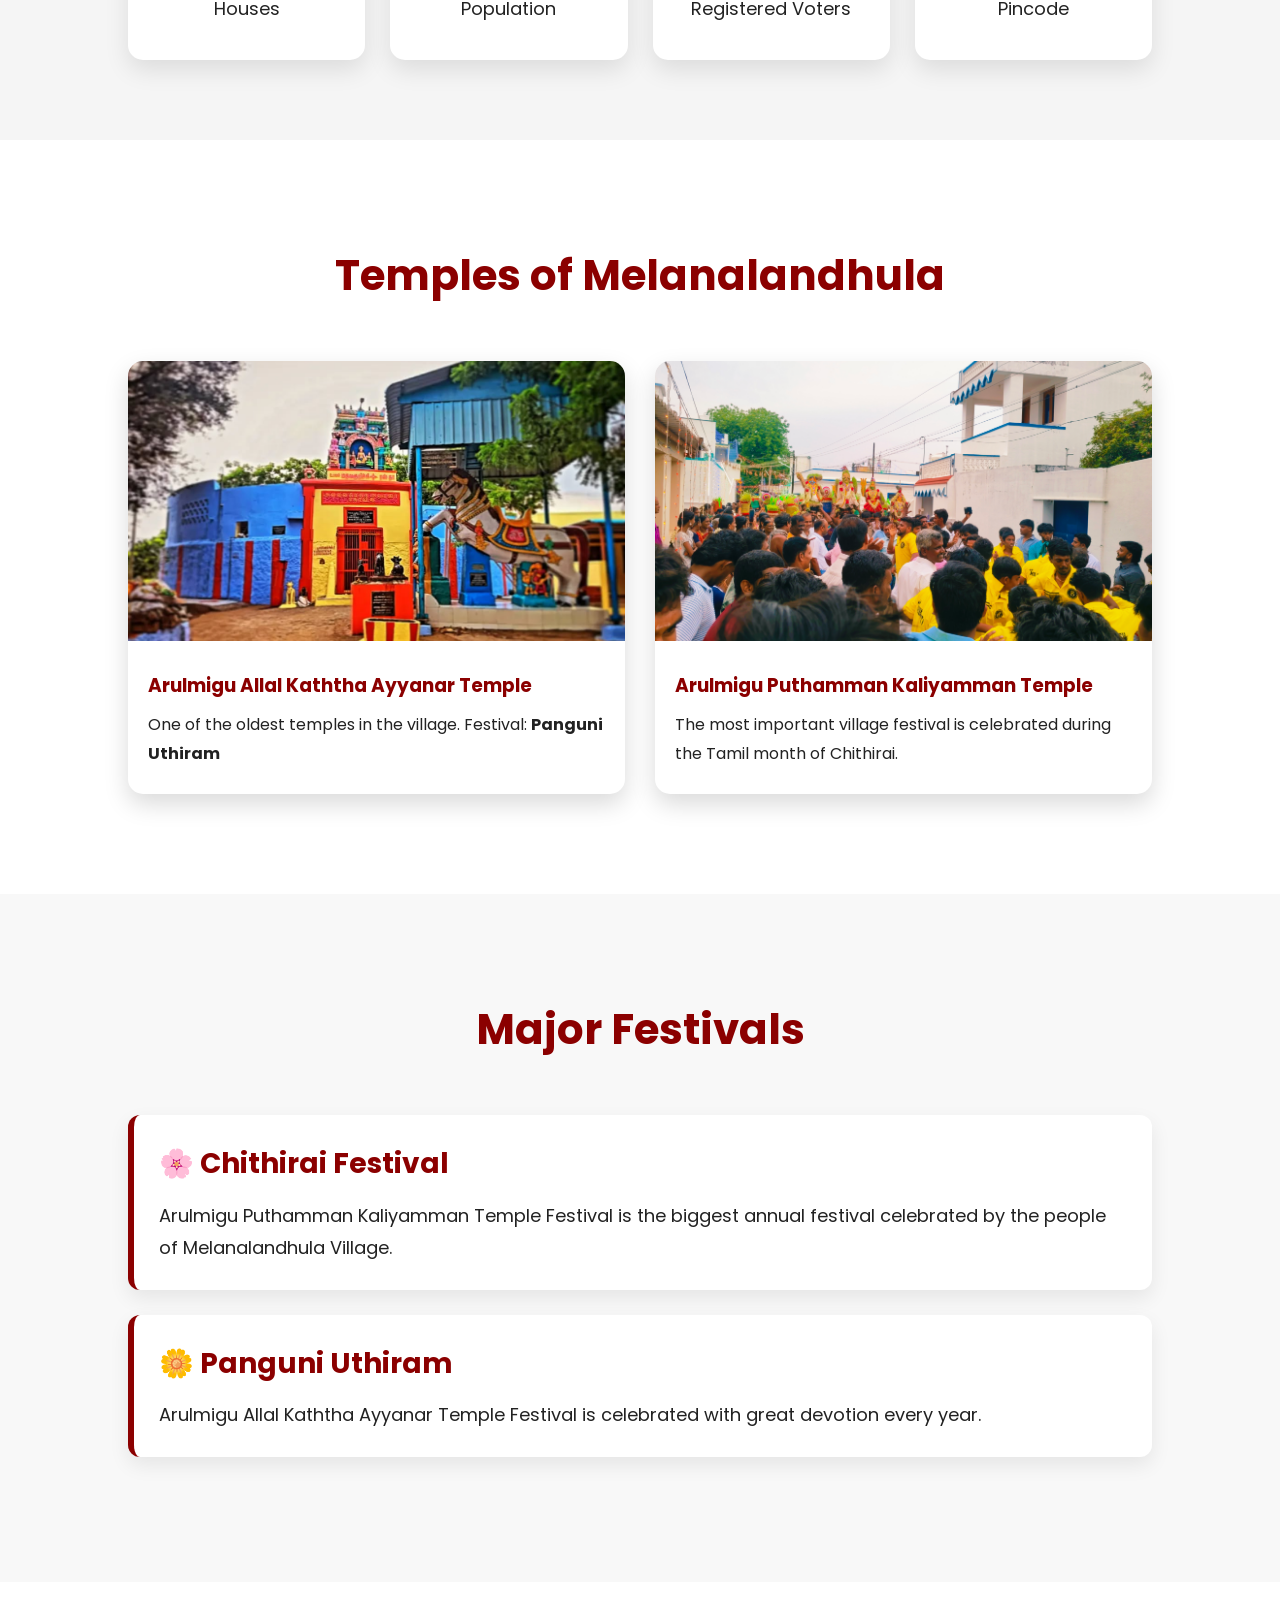
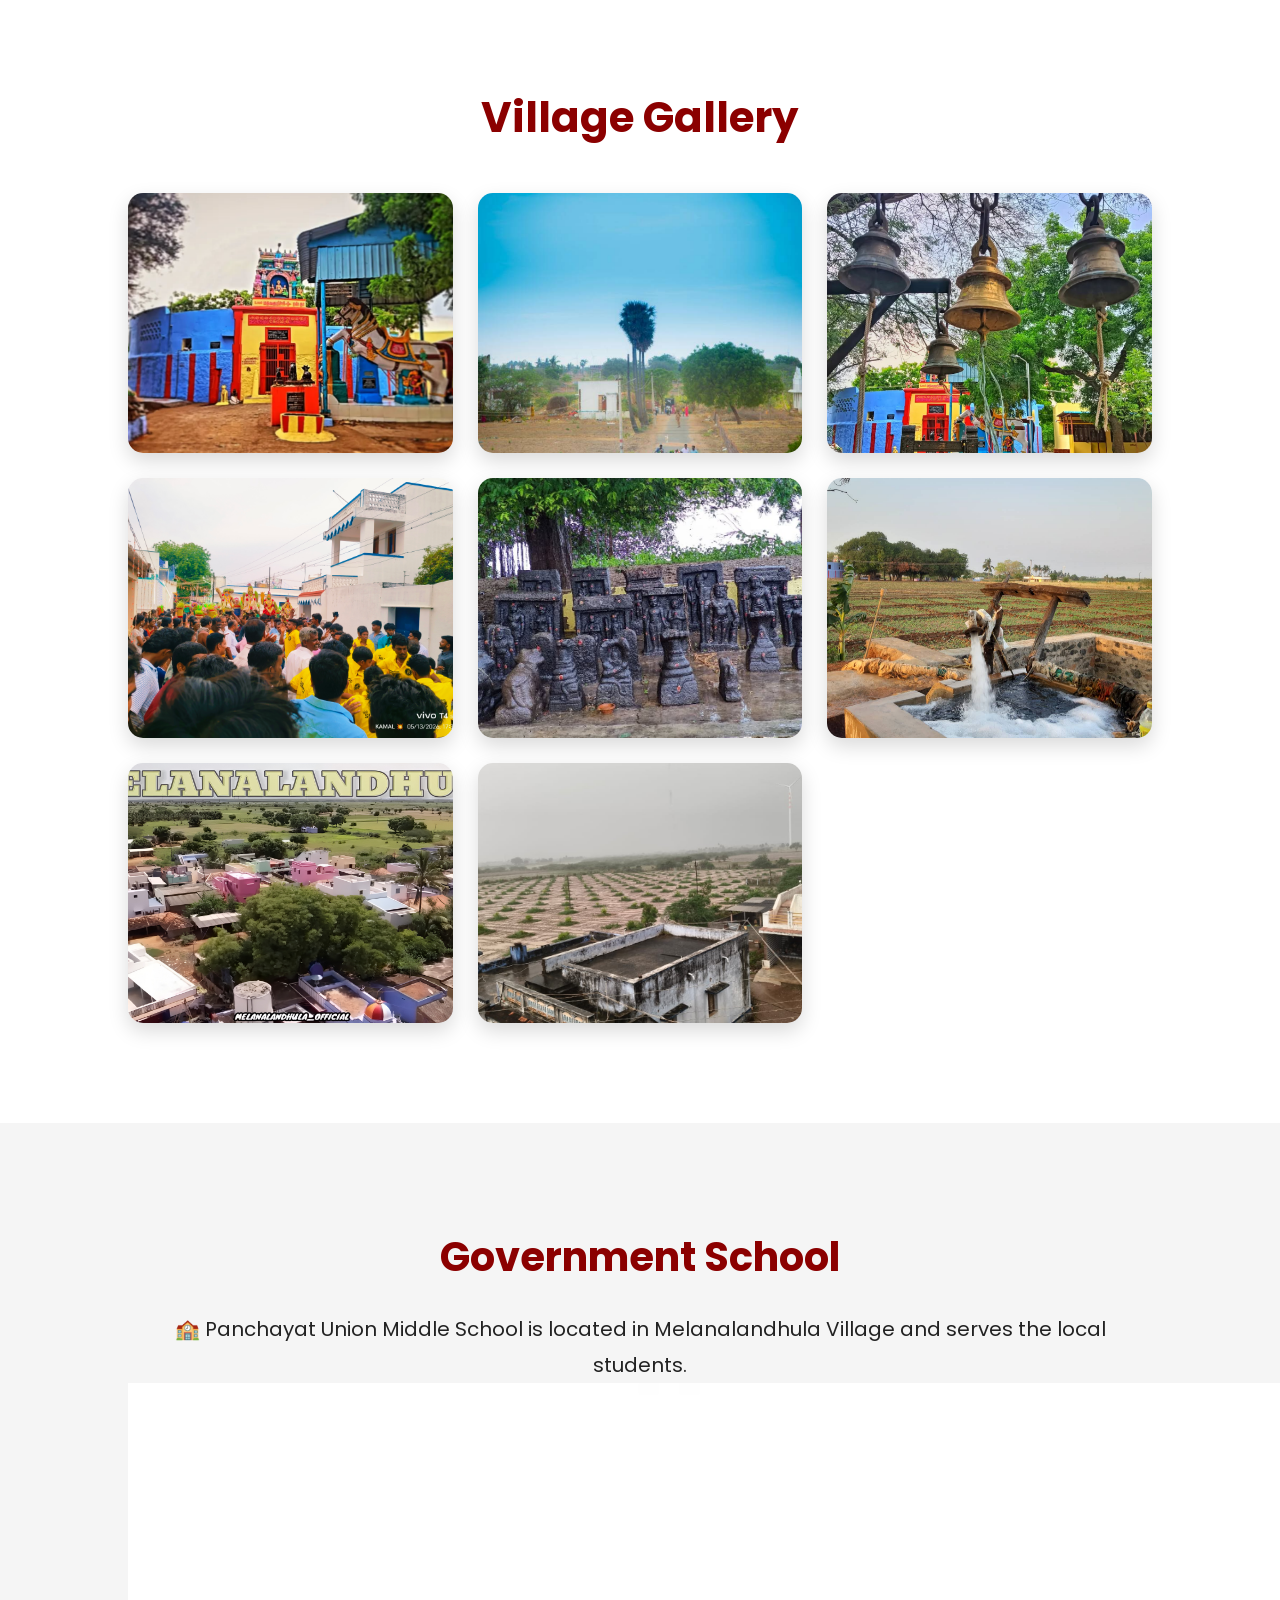
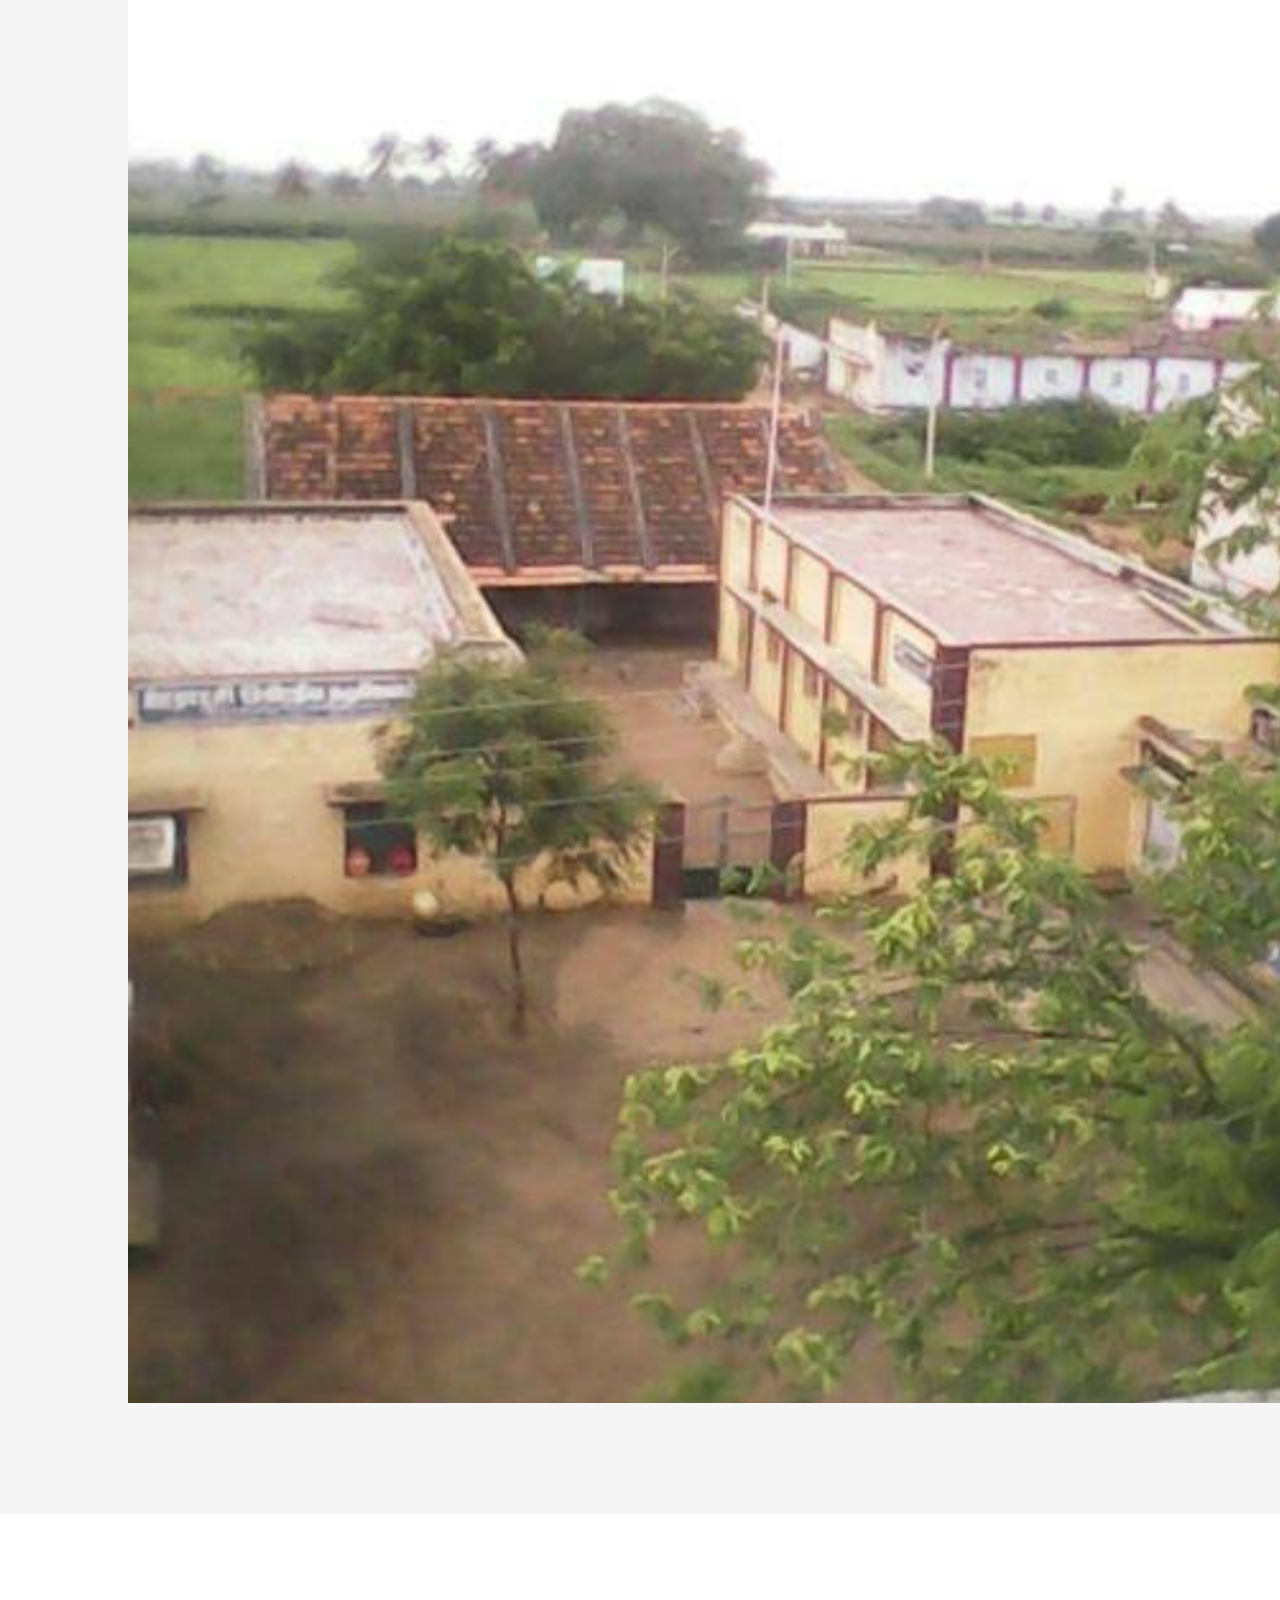
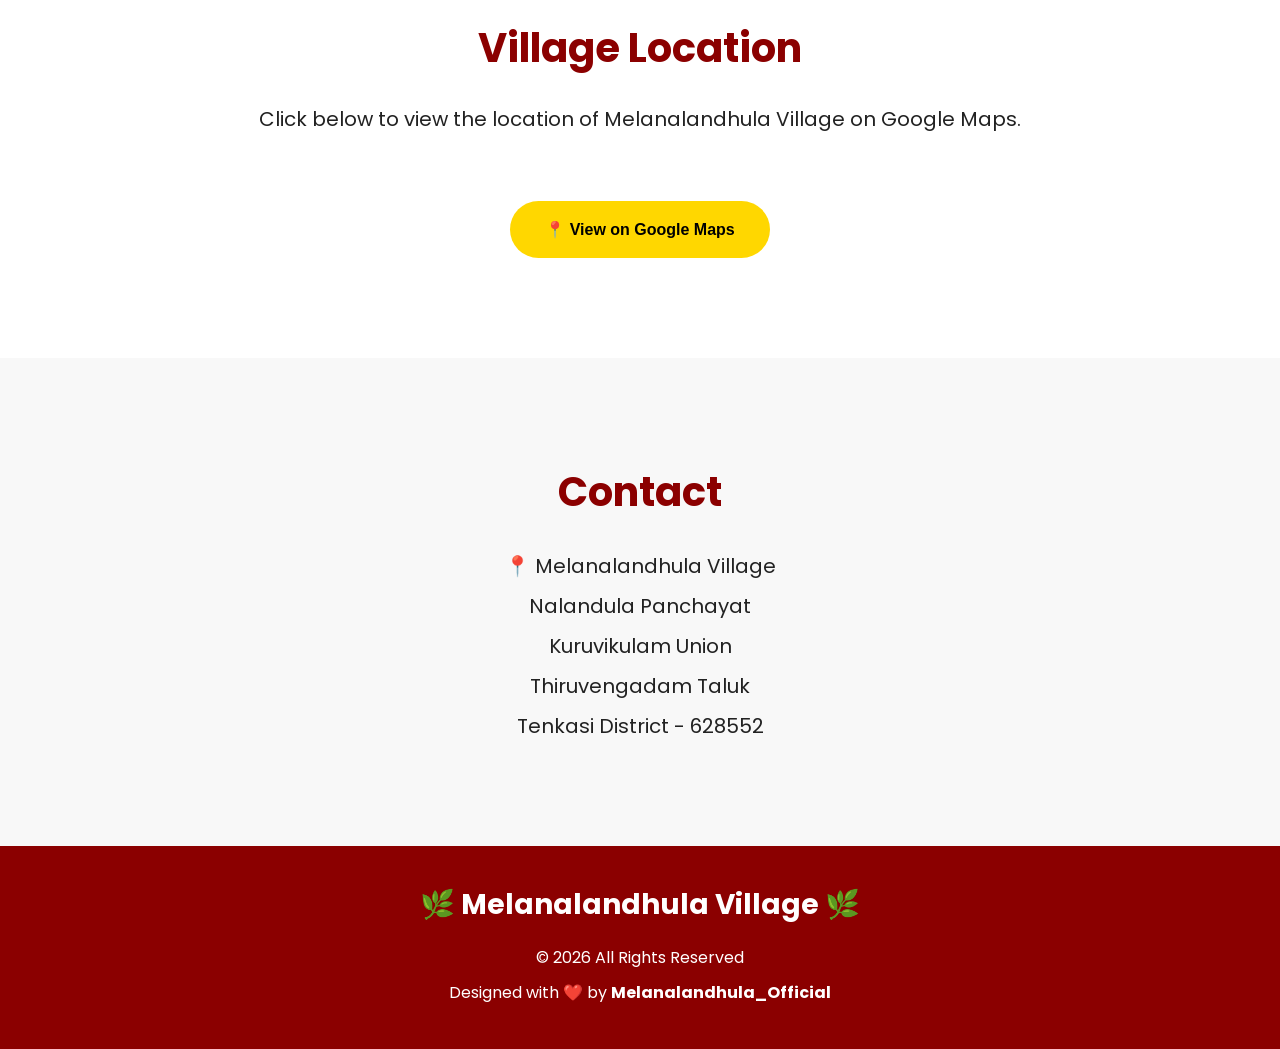
==== commit 6fa4e1d1: "Update index.html" ====
--- a/index.html
+++ b/index.html
@@ -110,6 +110,7 @@
 The village is well known for its culture,
 unity, agriculture and religious harmony.
 
+"The village is called Melanalandhula because its well has four openings—one on each side—so water can be drawn from all four directions."
 </p>
 
 </div>
@@ -250,6 +251,15 @@
 
 <img src="temple4.jpg" alt="Temple 4">
 
+<img src="temple5.webp" alt="Temple 5">
+
+<img src="temple6.png" alt="Temple 6">
+
+<img src="temple7.jpg" alt="Temple 7">
+
+<img src="temple8.jpg" alt="Temple 8">
+
+
 </div>
 
 </section>
@@ -266,6 +276,8 @@
 
 🏫 Panchayat Union Middle School is located in
 Melanalandhula Village and serves the local students.
+
+<img src="school1.png" alt="School 1">
 
 </p>
 
--- a/style.css
+++ b/style.css
@@ -1,7 +1,6 @@
-/* ===========================
-   MELANALANDHULA VILLAGE
-   STYLE.CSS - PART 1
-=========================== */
+/* =====================================
+   MELANALANDHULA VILLAGE WEBSITE
+===================================== */
 
 *{
     margin:0;
@@ -15,45 +14,38 @@
 }
 
 body{
-    background:#f8f8f8;
+    background:#f5f5f5;
     color:#222;
     overflow-x:hidden;
-}
-
-/* Header */
+    line-height:1.7;
+}
+
+/* ===========================
+   NAVBAR
+=========================== */
 
 header{
-    position:fixed;
-    top:0;
-    width:100%;
-    z-index:999;
-}
-
-nav{
     position:fixed;
     top:0;
     left:0;
     width:100%;
-    background:rgba(139,0,0,0.96);
-    backdrop-filter:blur(12px);
+    z-index:1000;
+}
+
+nav{
     display:flex;
     justify-content:space-between;
     align-items:center;
-    padding:12px 7%;
-    box-shadow:0 6px 20px rgba(0,0,0,.25);
-    z-index:1000;
+    background:rgba(139,0,0,.95);
+    backdrop-filter:blur(10px);
+    padding:15px 8%;
+    box-shadow:0 5px 15px rgba(0,0,0,.2);
 }
 
 .logo{
-    display:flex;
-    align-items:center;
-    justify-content:center;
-    gap:12px;
-    color:white;
-    font-size:30px;
+    color:#fff;
+    font-size:28px;
     font-weight:700;
-    letter-spacing:1px;
-    white-space:nowrap;
 }
 
 nav ul{
@@ -62,116 +54,96 @@
 }
 
 nav ul li{
-    margin-left:30px;
+    margin-left:25px;
 }
 
 nav ul li a{
     color:white;
     text-decoration:none;
-    padding:10px 18px;
-    border-radius:30px;
+    font-weight:500;
     transition:.3s;
-    font-weight:500;
 }
 
 nav ul li a:hover{
+    color:#FFD700;
+}
+
+#darkBtn{
+    border:none;
     background:#FFD700;
-    color:#8B0000;
-}
-
-/* Hero */
+    color:#000;
+    width:45px;
+    height:45px;
+    border-radius:50%;
+    cursor:pointer;
+    font-size:18px;
+}
+
+/* ===========================
+   HERO SECTION
+=========================== */
 
 .hero{
-
     height:100vh;
-
     background:
     linear-gradient(rgba(0,0,0,.45),rgba(0,0,0,.45)),
-    url("Images/temple4.jpg");
-
+    url("temple4.jpg");
     background-size:cover;
     background-position:center;
-
     display:flex;
     justify-content:center;
     align-items:center;
-
-    text-align:center;
-
-}
-
-.overlay{
+    text-align:center;
+}
+
+.hero-overlay{
     display:none;
 }
 
-.hero-content{
-
-    color:white;
-    width:90%;
-
-}
-
-.hero-content h1{
-
+.hero-text{
+    color:white;
+    max-width:850px;
+    padding:20px;
+}
+
+.hero-text h1{
     font-size:65px;
     margin-bottom:20px;
-    color:white;
-    text-shadow:4px 4px 15px rgba(0,0,0,.7);
-
-}
-
-.hero-content h2{
-
+    text-shadow:3px 3px 12px rgba(0,0,0,.6);
+}
+
+.hero-text h2{
     color:#FFD700;
+    font-size:35px;
     margin-bottom:20px;
-    font-size:35px;
-    text-shadow:3px 3px 10px rgba(0,0,0,.7);
-
-}
-
-.hero-content p{
-
+}
+
+.hero-text p{
     font-size:22px;
-    max-width:700px;
-    margin:auto;
-
 }
 
 .btn{
-
     display:inline-block;
-
     margin-top:35px;
-
-    padding:15px 40px;
-
     background:#FFD700;
-
     color:#000;
-
+    padding:15px 35px;
     border-radius:40px;
-
     text-decoration:none;
-
-    font-weight:bold;
-
+    font-weight:600;
     transition:.3s;
-
 }
 
 .btn:hover{
-
     background:white;
-
-    transform:scale(1.08);
-
-}/* ======================================
+    transform:scale(1.05);
+}/* ===========================
    ABOUT SECTION
-====================================== */
+=========================== */
 
 #about{
     padding:100px 10%;
-    background:white;
+    background:#ffffff;
     text-align:center;
 }
 
@@ -181,167 +153,120 @@
     margin-bottom:30px;
 }
 
-#about p{
+.about-content{
     max-width:900px;
     margin:auto;
+}
+
+.about-content p{
     font-size:20px;
     line-height:2;
-}
-
-/* ======================================
+    color:#444;
+}
+
+/* ===========================
    STATISTICS
-====================================== */
+=========================== */
 
 .stats{
-
     display:grid;
-
     grid-template-columns:repeat(auto-fit,minmax(220px,1fr));
-
     gap:25px;
-
     padding:80px 10%;
-
-    background:#f2f2f2;
-
+    background:#f5f5f5;
 }
 
 .card{
-
-    background:white;
-
+    background:#fff;
+    padding:35px;
     border-radius:15px;
-
-    padding:35px;
-
-    text-align:center;
-
+    text-align:center;
+    box-shadow:0 10px 25px rgba(0,0,0,.1);
     transition:.3s;
-
-    box-shadow:0 10px 25px rgba(0,0,0,.08);
-
 }
 
 .card:hover{
-
     transform:translateY(-10px);
-
-}
-
-.card h3{
-
+}
+
+.card h2{
+    color:#8B0000;
+    font-size:40px;
+    margin-bottom:10px;
+}
+
+.card p{
+    font-size:18px;
+}
+
+/* ===========================
+   TEMPLE SECTION
+=========================== */
+
+#temple{
+    padding:100px 10%;
+    background:#ffffff;
+}
+
+#temple h2{
+    text-align:center;
     font-size:42px;
-
-    color:#8B0000;
-
-    margin-bottom:10px;
-
-}
-
-.card p{
-
-    font-size:18px;
-
-}
-
-/* ======================================
-   TEMPLE SECTION
-====================================== */
-
-#temple{
-
-    padding:100px 10%;
-
-    background:white;
-
-}
-
-#temple h2{
-
-    text-align:center;
-
+    color:#8B0000;
+    margin-bottom:50px;
+}
+
+.temple-container{
+    display:grid;
+    grid-template-columns:repeat(auto-fit,minmax(320px,1fr));
+    gap:30px;
+}
+
+.temple-card{
+    background:#fff;
+    border-radius:15px;
+    overflow:hidden;
+    box-shadow:0 10px 25px rgba(0,0,0,.15);
+    transition:.3s;
+}
+
+.temple-card:hover{
+    transform:translateY(-10px);
+}
+
+.temple-card img{
+    width:100%;
+    height:280px;
+    object-fit:cover;
+}
+
+.temple-card h3{
+    color:#8B0000;
+    padding:20px 20px 10px;
+}
+
+.temple-card p{
+    padding:0 20px 25px;
+    line-height:1.8;
+}/* ===========================
+   FESTIVAL SECTION
+=========================== */
+
+#festival{
+    padding:100px 10%;
+    background:#f8f8f8;
+}
+
+#festival h2{
+    text-align:center;
     font-size:42px;
-
-    color:#8B0000;
-
+    color:#8B0000;
     margin-bottom:50px;
-
-}
-
-.temple-container{
-
-    display:grid;
-
-    grid-template-columns:repeat(auto-fit,minmax(340px,1fr));
-
-    gap:35px;
-
-}
-
-.temple-card{
-
-    background:white;
-
-    border-radius:18px;
-
-    overflow:hidden;
-
-    box-shadow:0 10px 25px rgba(0,0,0,.12);
-
-    transition:.3s;
-
-}
-
-.temple-card:hover{
-
-    transform:translateY(-8px);
-
-}
-
-.temple-card img{
-
-    width:100%;
-
-    height:300px;
-
-    object-fit:cover;
-
-}
-
-.temple-card h3{
-
-    padding:20px;
-
-    color:#8B0000;
-
-}
-
-.temple-card p{
-
-    padding:0 20px 25px;
-
-    line-height:1.8;
-
-}/* ======================================
-   FESTIVAL SECTION
-====================================== */
-
-#festival{
-    padding:100px 10%;
-    background:#f8f8f8;
-}
-
-#festival h2{
-    text-align:center;
-    font-size:42px;
-    color:#8B0000;
-    margin-bottom:50px;
 }
 
 .festival-box{
-    background:white;
+    background:#fff;
+    padding:25px;
     margin-bottom:25px;
-    padding:25px;
     border-left:6px solid #8B0000;
     border-radius:12px;
     box-shadow:0 8px 20px rgba(0,0,0,.08);
@@ -349,22 +274,22 @@
 
 .festival-box h3{
     color:#8B0000;
-    margin-bottom:10px;
+    margin-bottom:12px;
     font-size:28px;
 }
 
 .festival-box p{
+    font-size:18px;
     line-height:1.8;
-    font-size:18px;
-}
-
-/* ======================================
+}
+
+/* ===========================
    GALLERY
-====================================== */
+=========================== */
 
 #gallery{
     padding:100px 10%;
-    background:white;
+    background:#ffffff;
 }
 
 #gallery h2{
@@ -377,16 +302,16 @@
 .gallery{
     display:grid;
     grid-template-columns:repeat(auto-fit,minmax(280px,1fr));
-    gap:20px;
+    gap:25px;
 }
 
 .gallery img{
     width:100%;
-    height:250px;
+    height:260px;
     object-fit:cover;
     border-radius:15px;
+    cursor:pointer;
     transition:.4s;
-    cursor:pointer;
     box-shadow:0 8px 20px rgba(0,0,0,.15);
 }
 
@@ -394,9 +319,9 @@
     transform:scale(1.05);
 }
 
-/* ======================================
+/* ===========================
    SCHOOL
-====================================== */
+=========================== */
 
 #school{
     padding:100px 10%;
@@ -415,14 +340,33 @@
     line-height:1.8;
 }
 
-/* ======================================
+/* ===========================
+   LOCATION
+=========================== */
+
+#location{
+    padding:100px 10%;
+    background:#ffffff;
+    text-align:center;
+}
+
+#location h2{
+    color:#8B0000;
+    font-size:40px;
+    margin-bottom:20px;
+}
+
+#location p{
+    font-size:20px;
+    margin-bottom:30px;
+}/* ===========================
    CONTACT
-====================================== */
+=========================== */
 
 #contact{
     padding:100px 10%;
-    text-align:center;
-    background:white;
+    background:#f8f8f8;
+    text-align:center;
 }
 
 #contact h2{
@@ -436,22 +380,115 @@
     line-height:2;
 }
 
-/* ======================================
+/* ===========================
    FOOTER
-====================================== */
+=========================== */
 
 footer{
-    background:#5a0000;
+    background:#8B0000;
     color:white;
     text-align:center;
     padding:35px 20px;
-    font-size:18px;
-    line-height:2;
-}
-
-/* ======================================
-   MOBILE RESPONSIVE
-====================================== */
+}
+
+footer h3{
+    margin-bottom:15px;
+    font-size:28px;
+}
+
+footer p{
+    margin:8px 0;
+}
+
+/* ===========================
+   LIGHTBOX
+=========================== */
+
+#lightbox{
+    display:none;
+    position:fixed;
+    top:0;
+    left:0;
+    width:100%;
+    height:100%;
+    background:rgba(0,0,0,.9);
+    justify-content:center;
+    align-items:center;
+    z-index:9999;
+}
+
+#lightbox img{
+    max-width:90%;
+    max-height:90%;
+    border-radius:10px;
+}
+
+#close{
+    position:absolute;
+    top:25px;
+    right:40px;
+    font-size:50px;
+    color:white;
+    cursor:pointer;
+}
+
+/* ===========================
+   SCROLL TO TOP
+=========================== */
+
+#topBtn{
+    display:none;
+    position:fixed;
+    bottom:25px;
+    right:25px;
+    background:#8B0000;
+    color:white;
+    border:none;
+    width:50px;
+    height:50px;
+    border-radius:50%;
+    cursor:pointer;
+    font-size:22px;
+    box-shadow:0 5px 15px rgba(0,0,0,.3);
+}
+
+#topBtn:hover{
+    background:#FFD700;
+    color:black;
+}
+
+/* ===========================
+   DARK MODE
+=========================== */
+
+body.dark{
+    background:#121212;
+    color:white;
+}
+
+body.dark section{
+    background:#1c1c1c !important;
+}
+
+body.dark .card,
+body.dark .temple-card,
+body.dark .festival-box{
+    background:#2a2a2a;
+    color:white;
+}
+
+body.dark footer{
+    background:#000;
+}
+
+body.dark h2,
+body.dark h3{
+    color:#FFD700;
+}
+
+/* ===========================
+   MOBILE
+=========================== */
 
 @media(max-width:768px){
 
@@ -463,26 +500,22 @@
 nav ul{
     flex-wrap:wrap;
     justify-content:center;
-    margin-top:15px;
+    margin:15px 0;
 }
 
 nav ul li{
     margin:8px;
 }
 
-.logo{
-    font-size:26px;
-}
-
-.hero-content h1{
+.hero-text h1{
     font-size:38px;
 }
 
-.hero-content h2{
+.hero-text h2{
     font-size:24px;
 }
 
-.hero-content p{
+.hero-text p{
     font-size:18px;
 }
 
@@ -491,212 +524,21 @@
 #festival h2,
 #gallery h2,
 #school h2,
+#location h2,
 #contact h2{
     font-size:32px;
 }
 
-}/* Gallery */
-
-.gallery {
-    display: grid;
-    grid-template-columns: repeat(auto-fit, minmax(300px, 1fr));
-    gap: 25px;
-    margin-top: 40px;
-}
-
-.gallery img {
-    width: 100%;
-    height: 250px;
-    object-fit: cover;
-    border-radius: 15px;
-    cursor: pointer;
-    transition: 0.4s;
-    box-shadow: 0 5px 15px rgba(0,0,0,0.2);
-}
-
-.gallery img:hover {
-    transform: scale(1.05);
-}#contact iframe{
-
-    margin-top:25px;
-
-    box-shadow:0 10px 25px rgba(0,0,0,.2);
-
-}/* ===========================
-   LIGHTBOX
-=========================== */
-
-#lightbox{
-
-    position:fixed;
-
-    top:0;
-    left:0;
-
-    width:100%;
-    height:100%;
-
-    background:rgba(0,0,0,.9);
-
-    display:none;
-
-    justify-content:center;
-
-    align-items:center;
-
-    z-index:9999;
-
-}
-
-#lightbox img{
-
-    max-width:90%;
-
-    max-height:90%;
-
-    border-radius:10px;
-
-}
-
-#close{
-
-    position:absolute;
-
-    top:25px;
-
-    right:40px;
-
-    color:white;
-
-    font-size:50px;
-
-    cursor:pointer;
-
-}/* ===========================
-   DARK MODE
-=========================== */
-
-#darkBtn{
-    background:#FFD700;
-    color:black;
-    border:none;
-    padding:10px 15px;
-    border-radius:50%;
-    cursor:pointer;
-    font-size:20px;
-    margin-left:20px;
-}
-
-body.dark{
-    background:#121212;
-    color:white;
-}
-
-body.dark section{
-    background:#1d1d1d !important;
-}
-
-body.dark .card,
-body.dark .temple-card,
-body.dark .festival-box{
-    background:#2a2a2a;
-    color:white;
-}
-
-body.dark footer{
-    background:#000;
-}
-
-body.dark h2,
-body.dark h3{
-    color:#FFD700;
-}/* Live Information */
-
-.live-info{
-    display:flex;
-    justify-content:center;
-    gap:30px;
-    flex-wrap:wrap;
-    padding:50px 20px;
-    background:#f8f8f8;
-}
-
-.info-box{
-    width:250px;
-    background:#fff;
-    padding:25px;
-    text-align:center;
-    border-radius:15px;
-    box-shadow:0 5px 15px rgba(0,0,0,.15);
-    transition:.3s;
-}
-
-.info-box:hover{
-    transform:translateY(-8px);
-}
-
-.info-box h3{
-    margin:10px 0;
-    color:darkred;
-}
-
-.info-box p{
-    font-size:18px;
-    font-weight:bold;
-    color:#333;
-}
-
-body.dark .live-info{
-    background:#111;
-}
-
-body.dark .info-box{
-    background:#222;
-    color:white;
-}
-
-body.dark .info-box p{
-    color:white;
-}/* Scroll To Top Button */
-
-#topBtn{
-
-    display:none;
-
-    position:fixed;
-
-    bottom:30px;
-
-    right:30px;
-
-    z-index:9999;
-
-    border:none;
-
-    outline:none;
-
-    background:#8B0000;
-
-    color:white;
-
-    cursor:pointer;
-
-    padding:15px 18px;
-
-    border-radius:50%;
-
-    font-size:22px;
-
-    transition:.3s;
-
-    box-shadow:0 5px 15px rgba(0,0,0,.3);
-
-}
-
-#topBtn:hover{
-
-    background:#FFD700;
-
-    color:black;
-
-}+.gallery{
+    grid-template-columns:1fr;
+}
+
+.temple-container{
+    grid-template-columns:1fr;
+}
+
+.stats{
+    grid-template-columns:1fr;
+}
+
+}
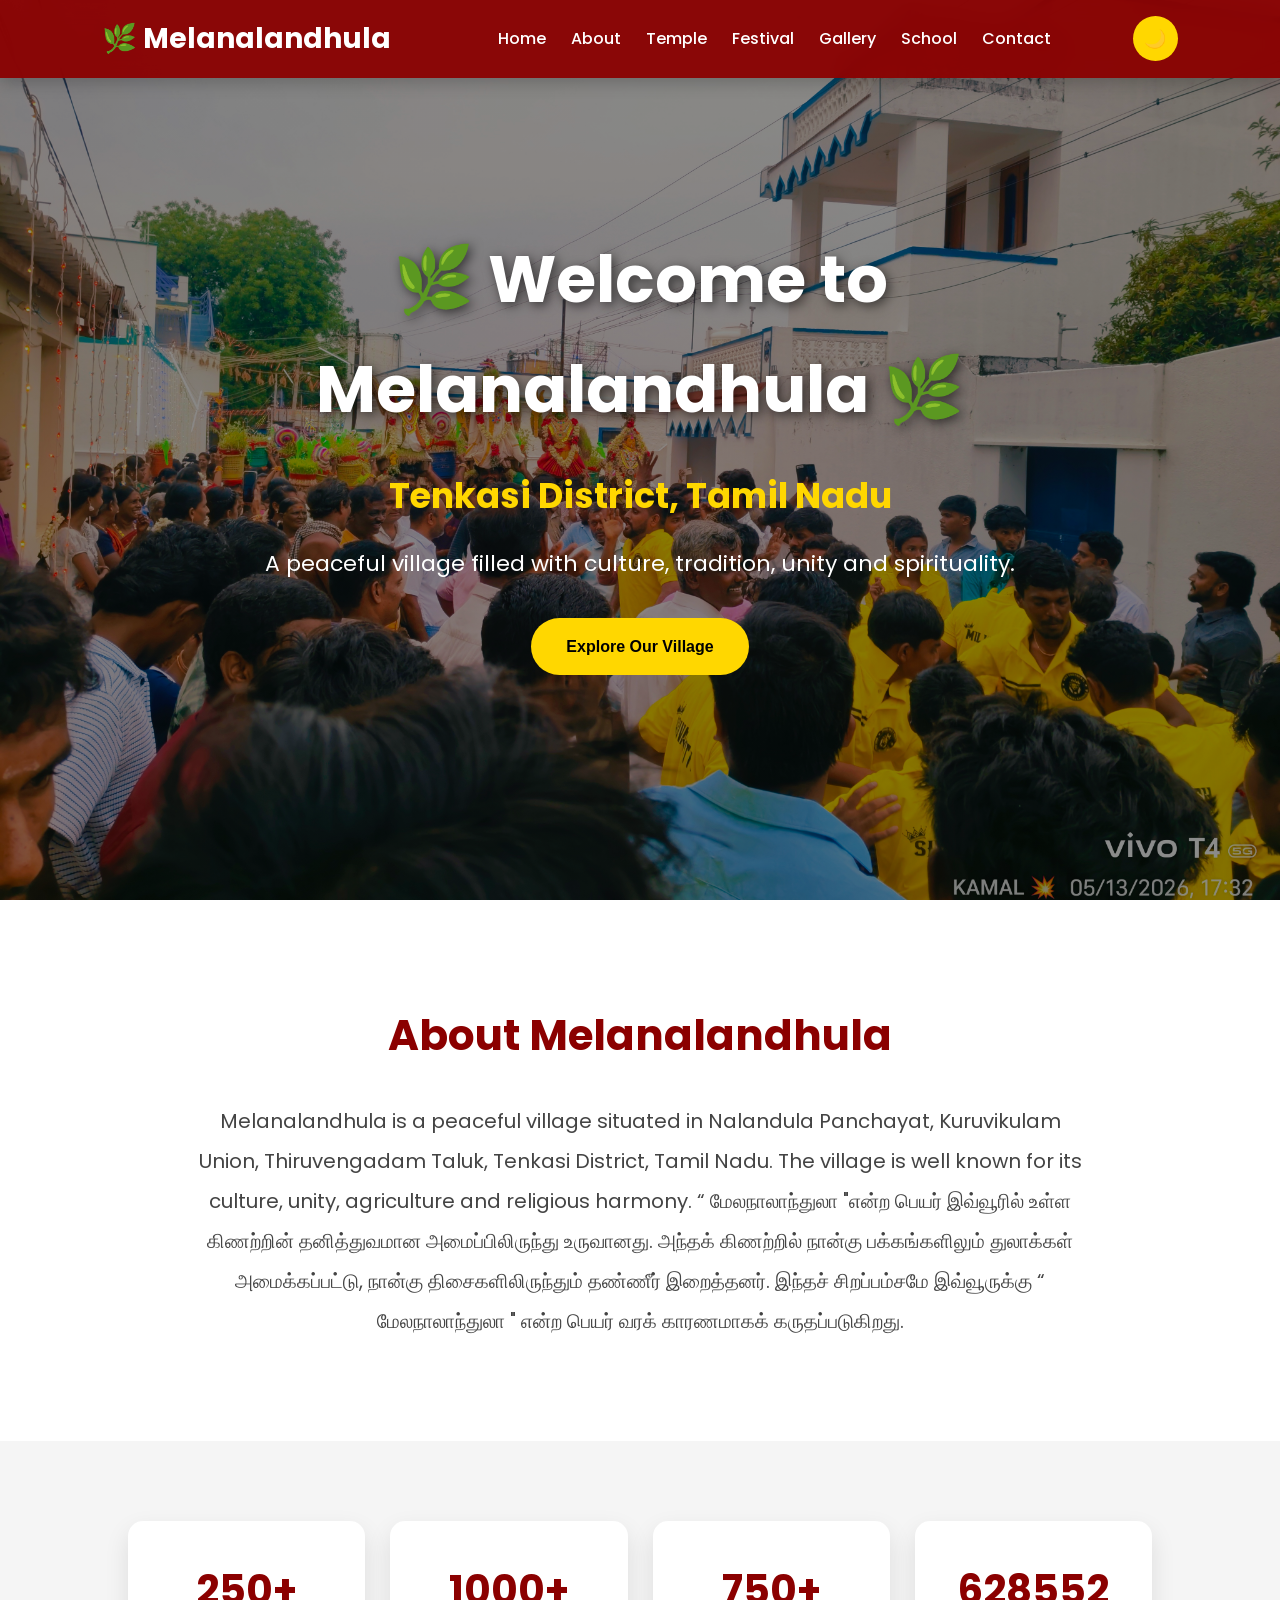
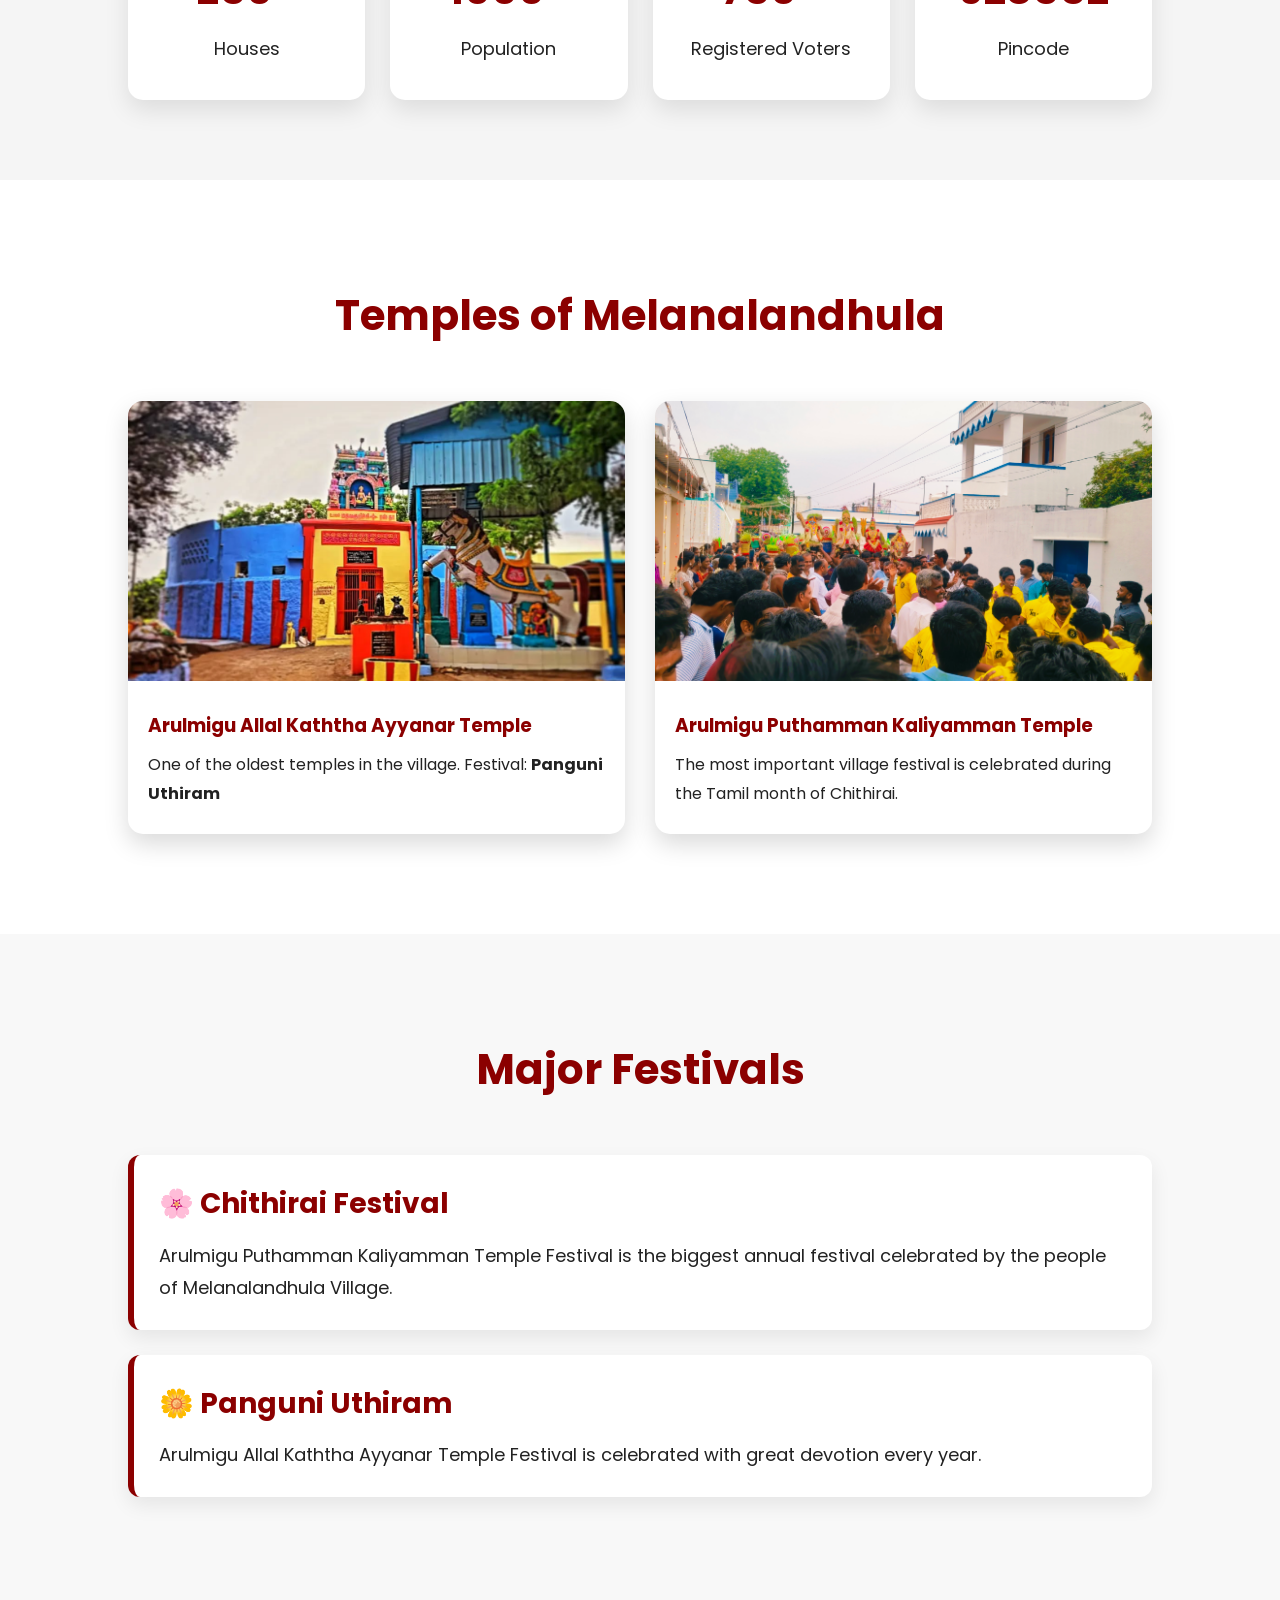
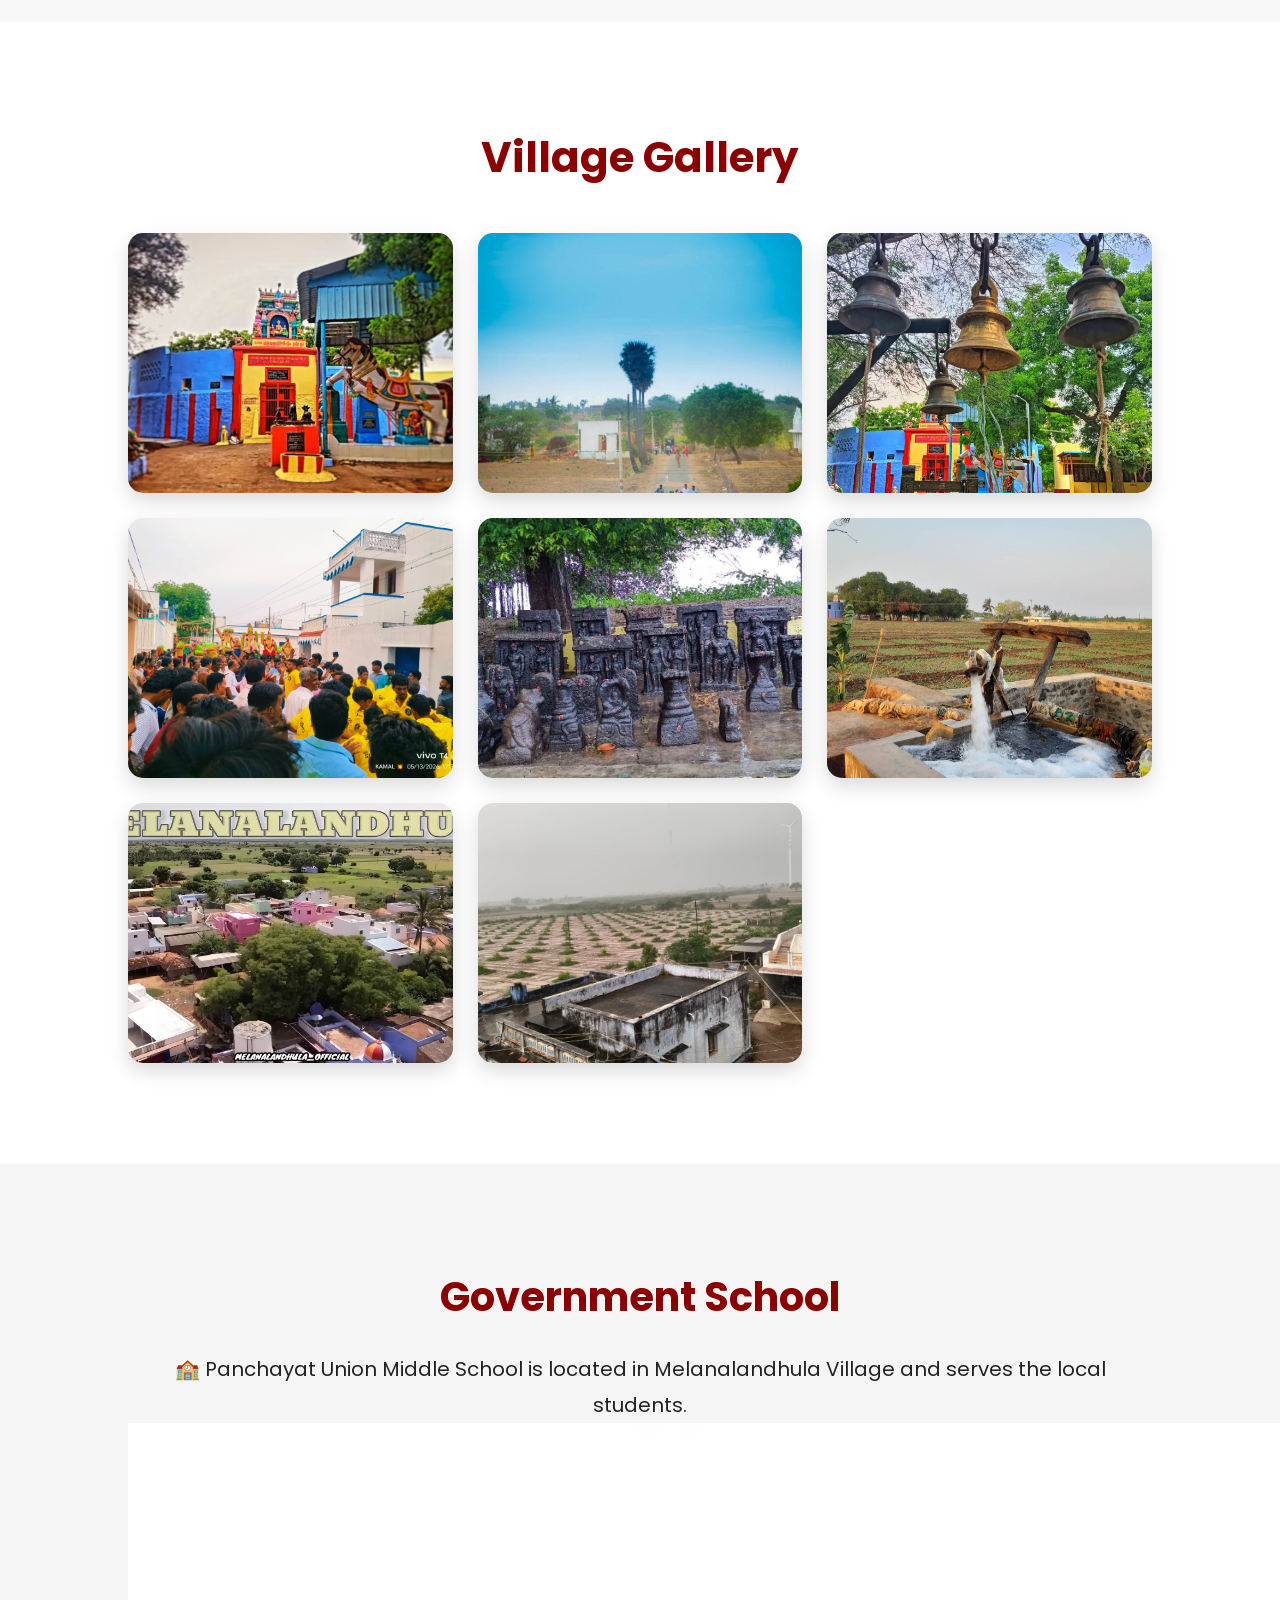
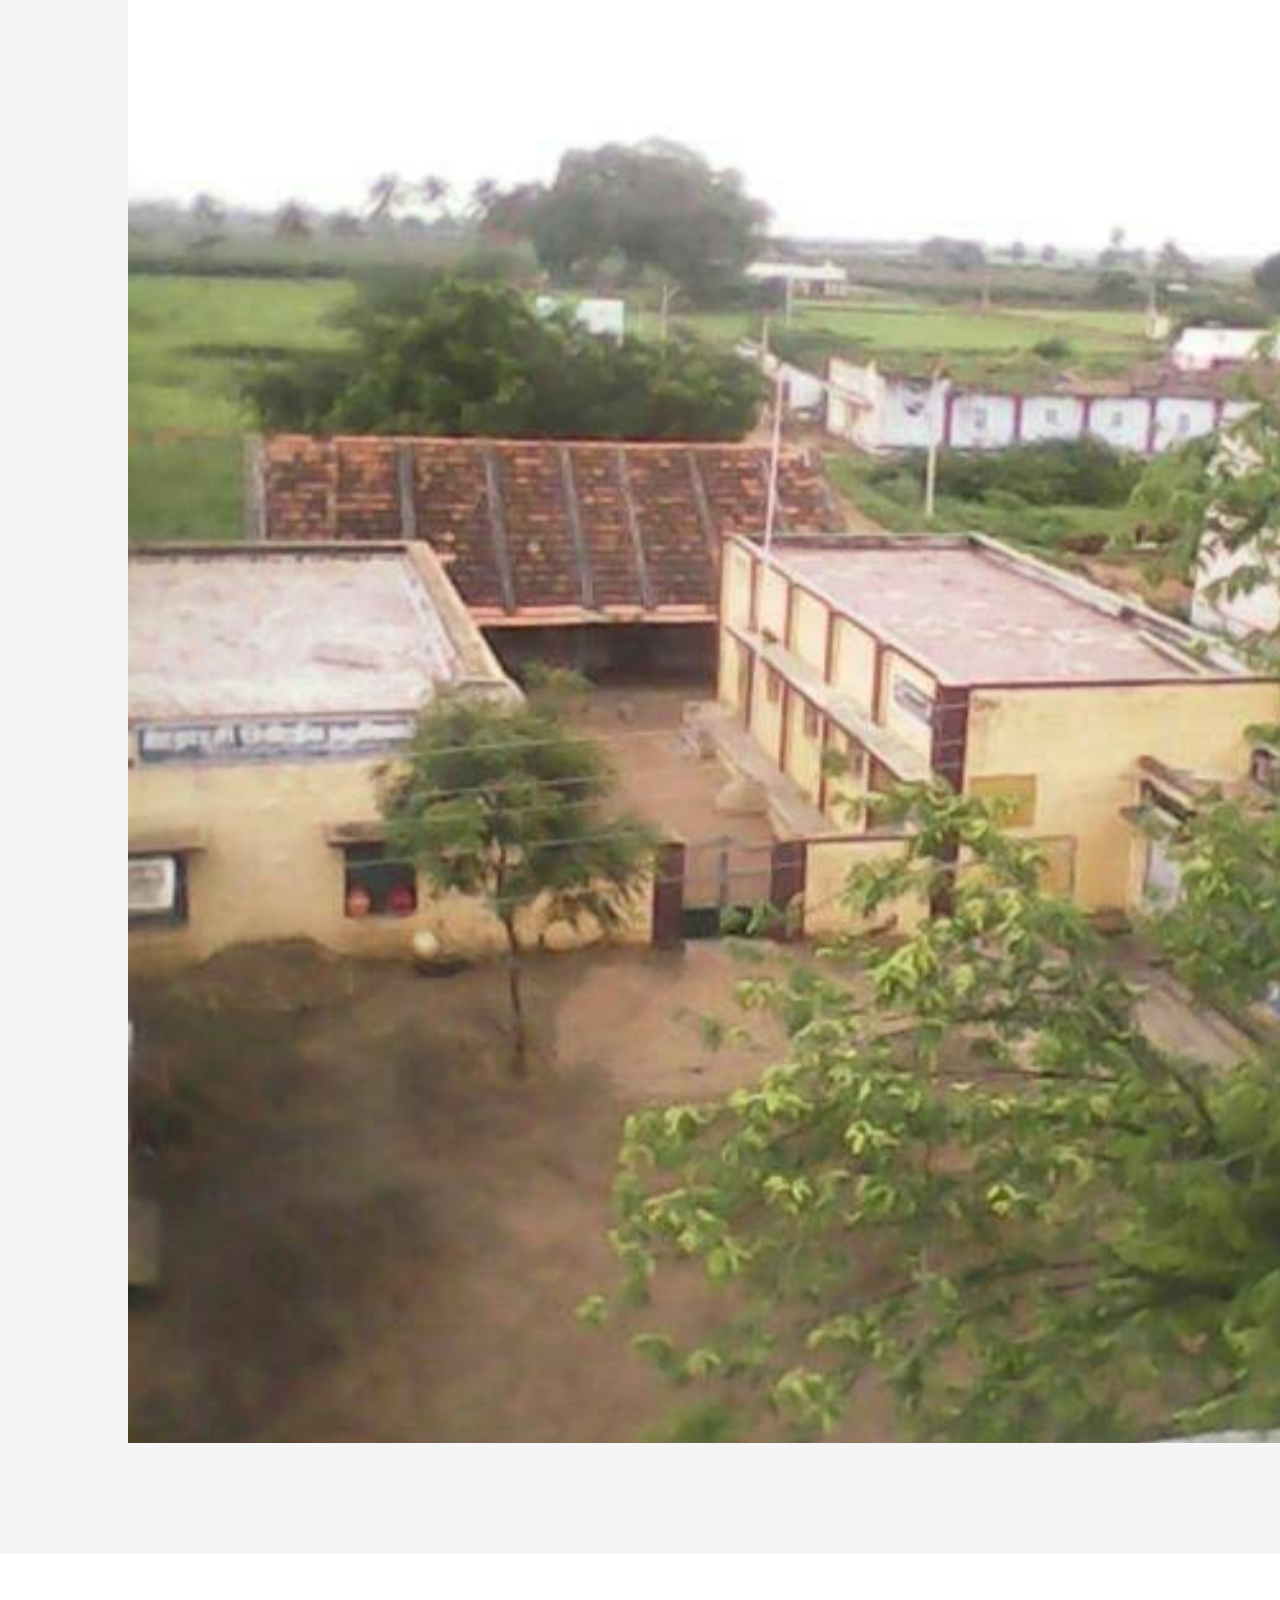
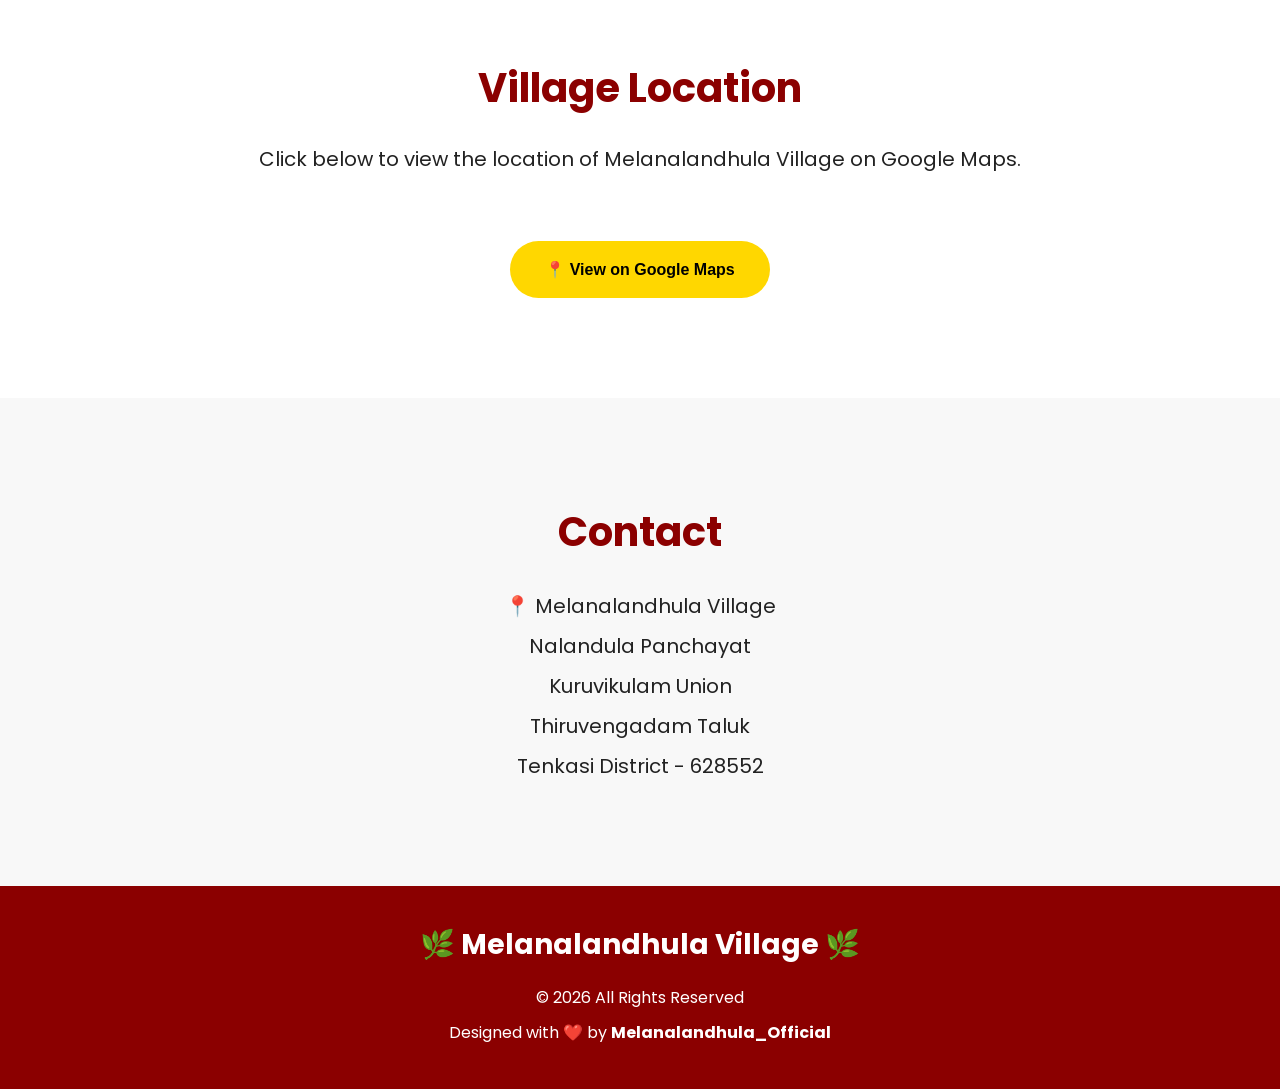
==== commit 40bdfdab: "Update index.html" ====
--- a/index.html
+++ b/index.html
@@ -110,7 +110,8 @@
 The village is well known for its culture,
 unity, agriculture and religious harmony.
 
-"The village is called Melanalandhula because its well has four openings—one on each side—so water can be drawn from all four directions."
+“ மேலநாலாந்துலா "என்ற பெயர் இவ்வூரில் உள்ள கிணற்றின் தனித்துவமான அமைப்பிலிருந்து உருவானது. அந்தக் கிணற்றில் நான்கு பக்கங்களிலும் துலாக்கள் அமைக்கப்பட்டு, நான்கு திசைகளிலிருந்தும் தண்ணீர் இறைத்தனர். இந்தச் சிறப்பம்சமே இவ்வூருக்கு “ மேலநாலாந்துலா " என்ற பெயர் வரக் காரணமாகக் கருதப்படுகிறது.
+
 </p>
 
 </div>
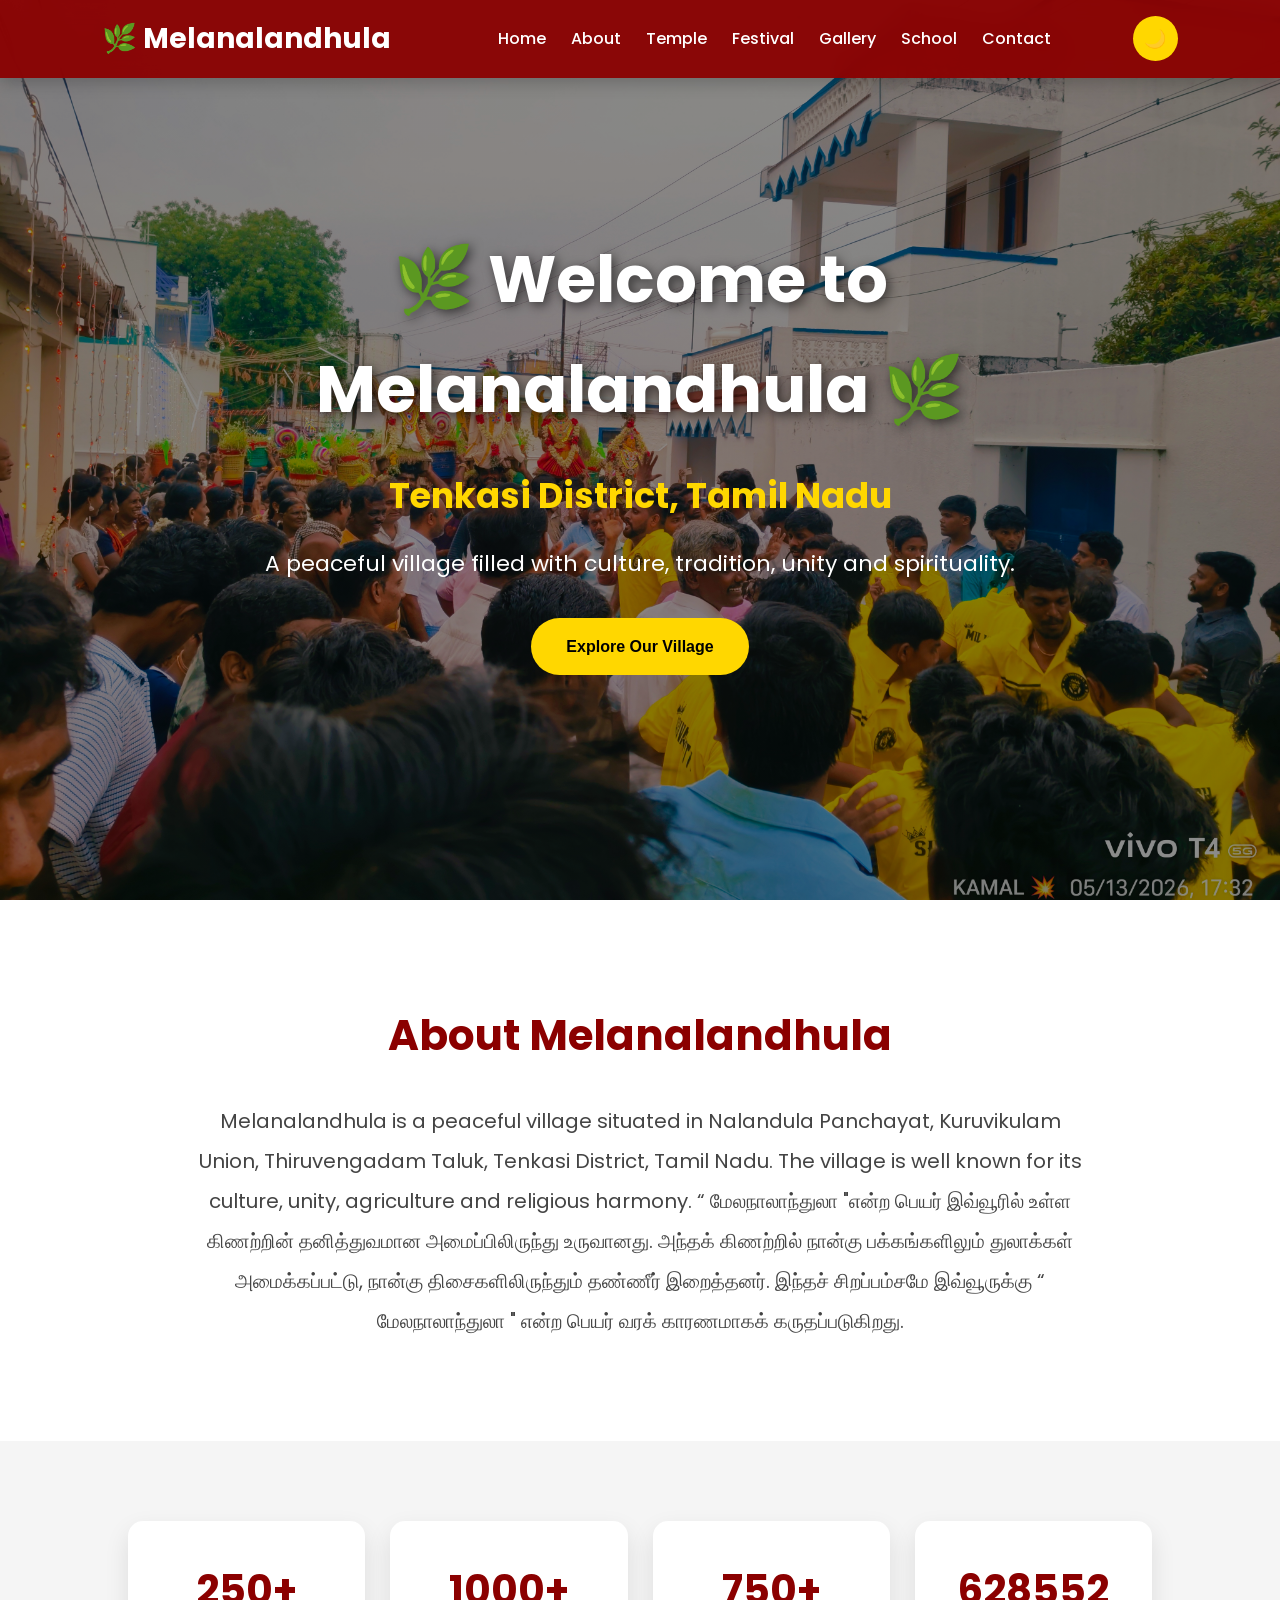
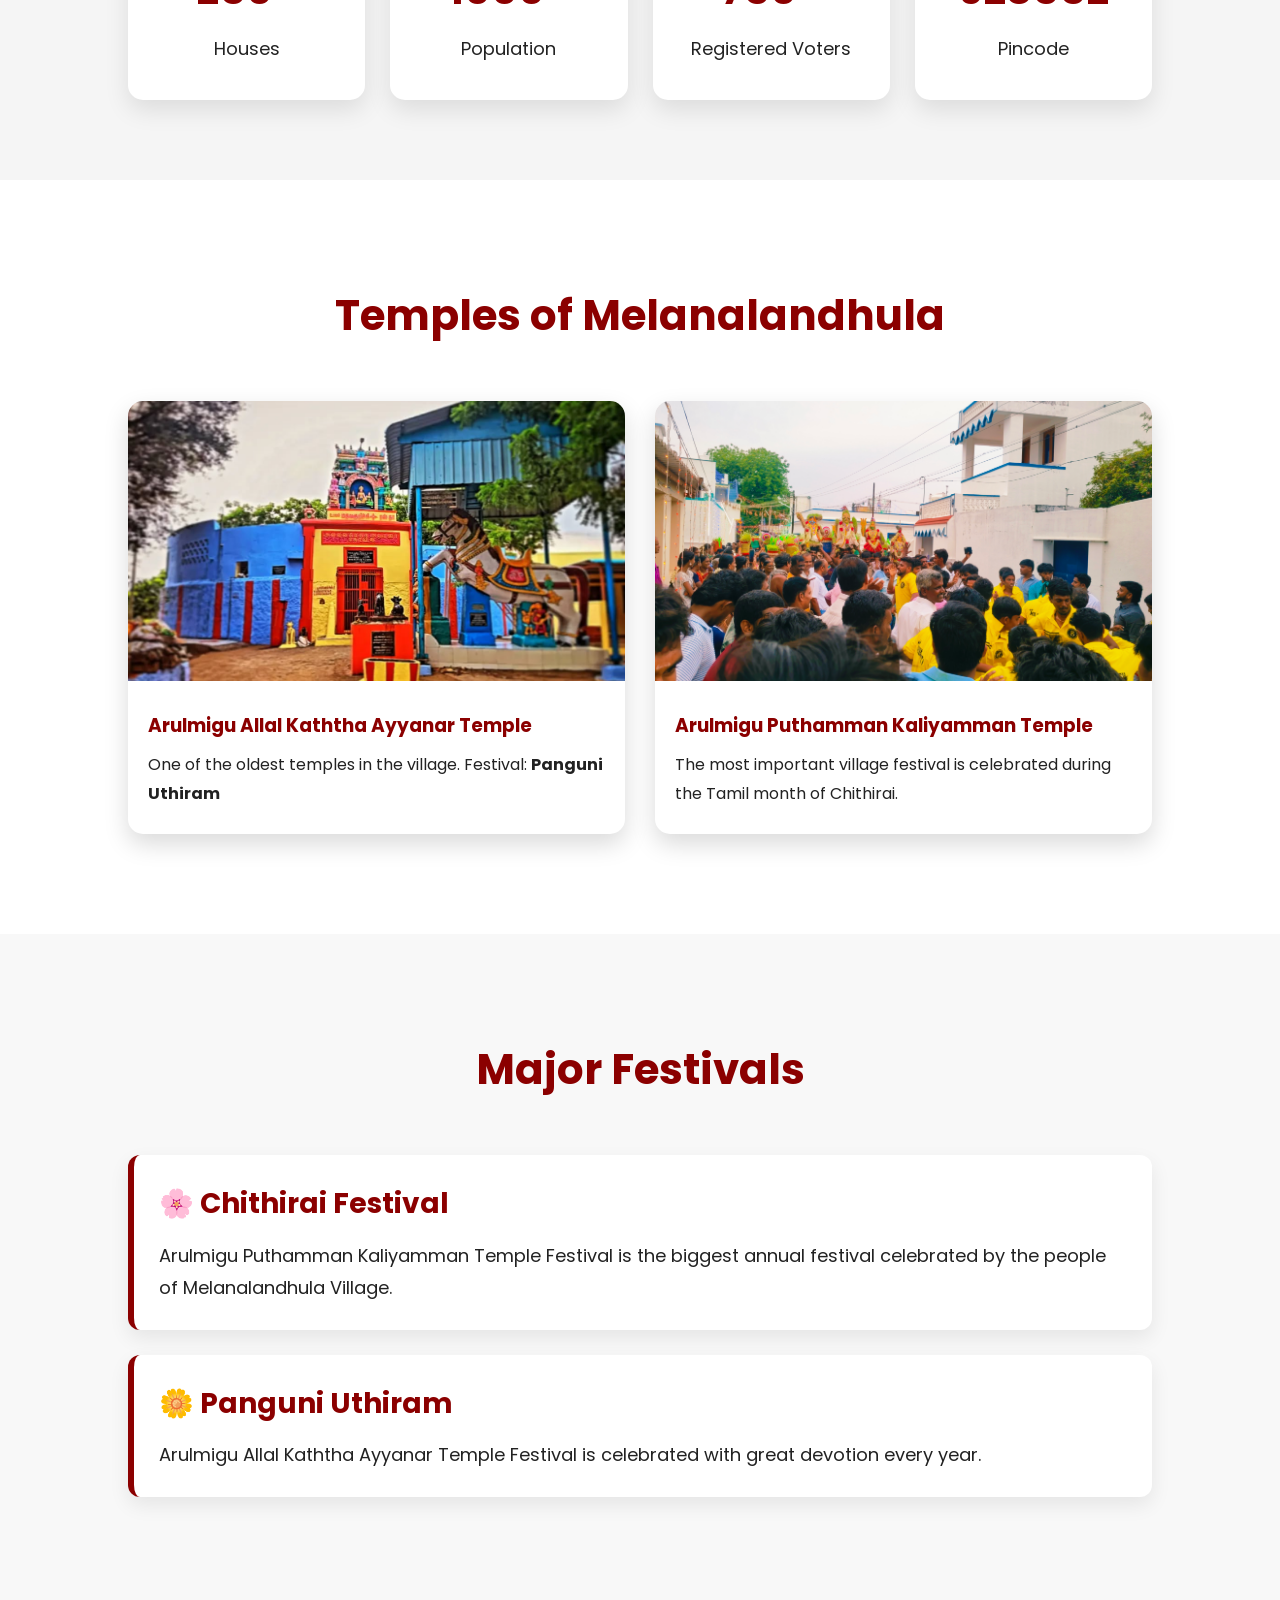
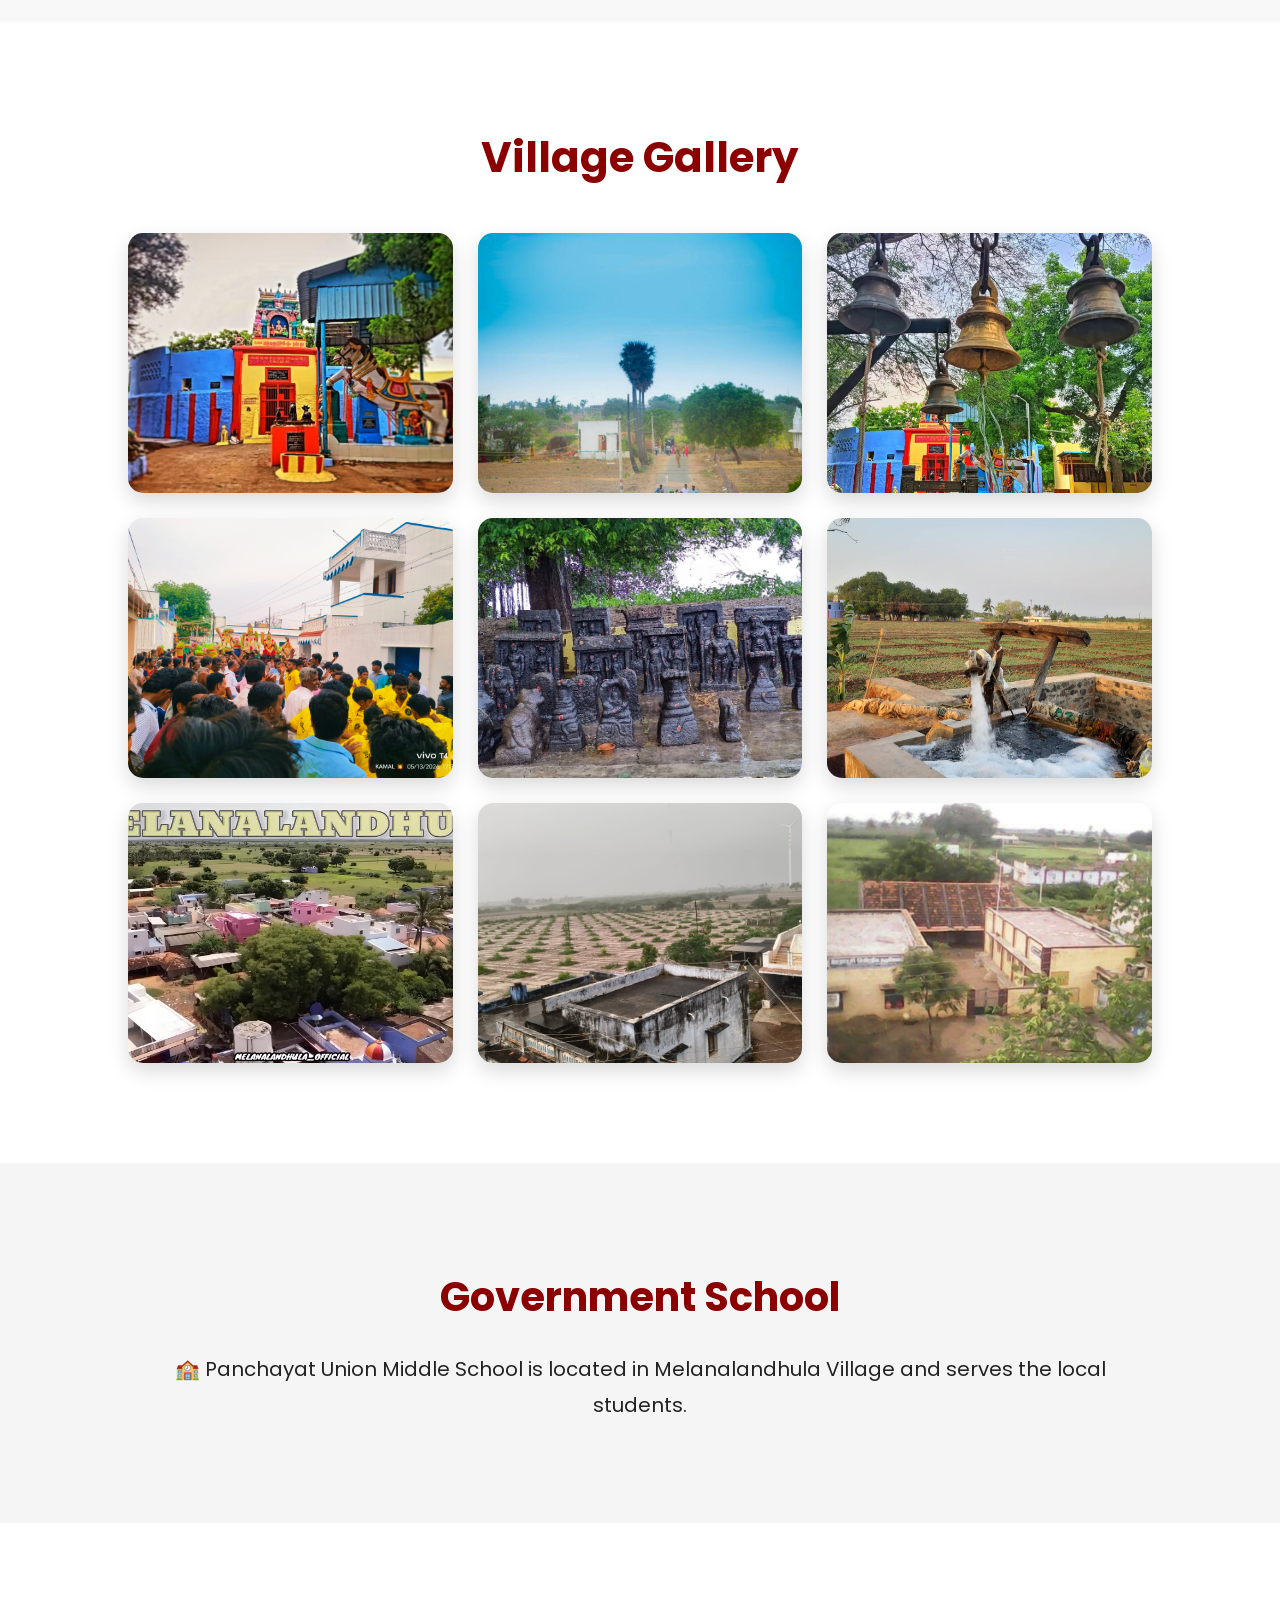
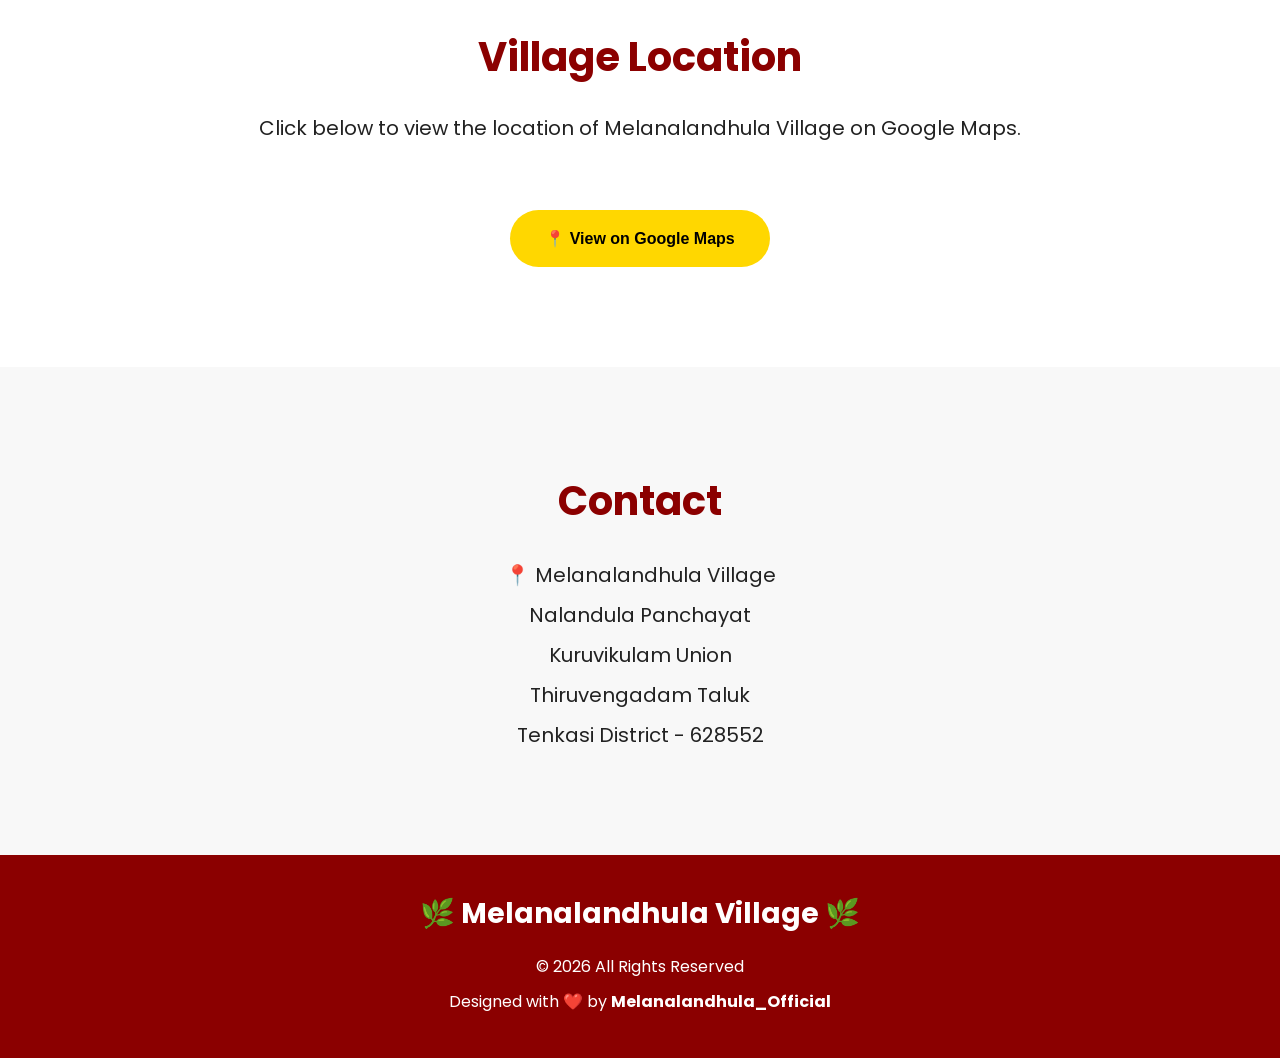
==== commit 2df6310f: "Update index.html" ====
--- a/index.html
+++ b/index.html
@@ -260,6 +260,7 @@
 
 <img src="temple8.jpg" alt="Temple 8">
 
+<img src="school1.png" alt="School 1">
 
 </div>
 
@@ -277,8 +278,6 @@
 
 🏫 Panchayat Union Middle School is located in
 Melanalandhula Village and serves the local students.
-
-<img src="school1.png" alt="School 1">
 
 </p>
 
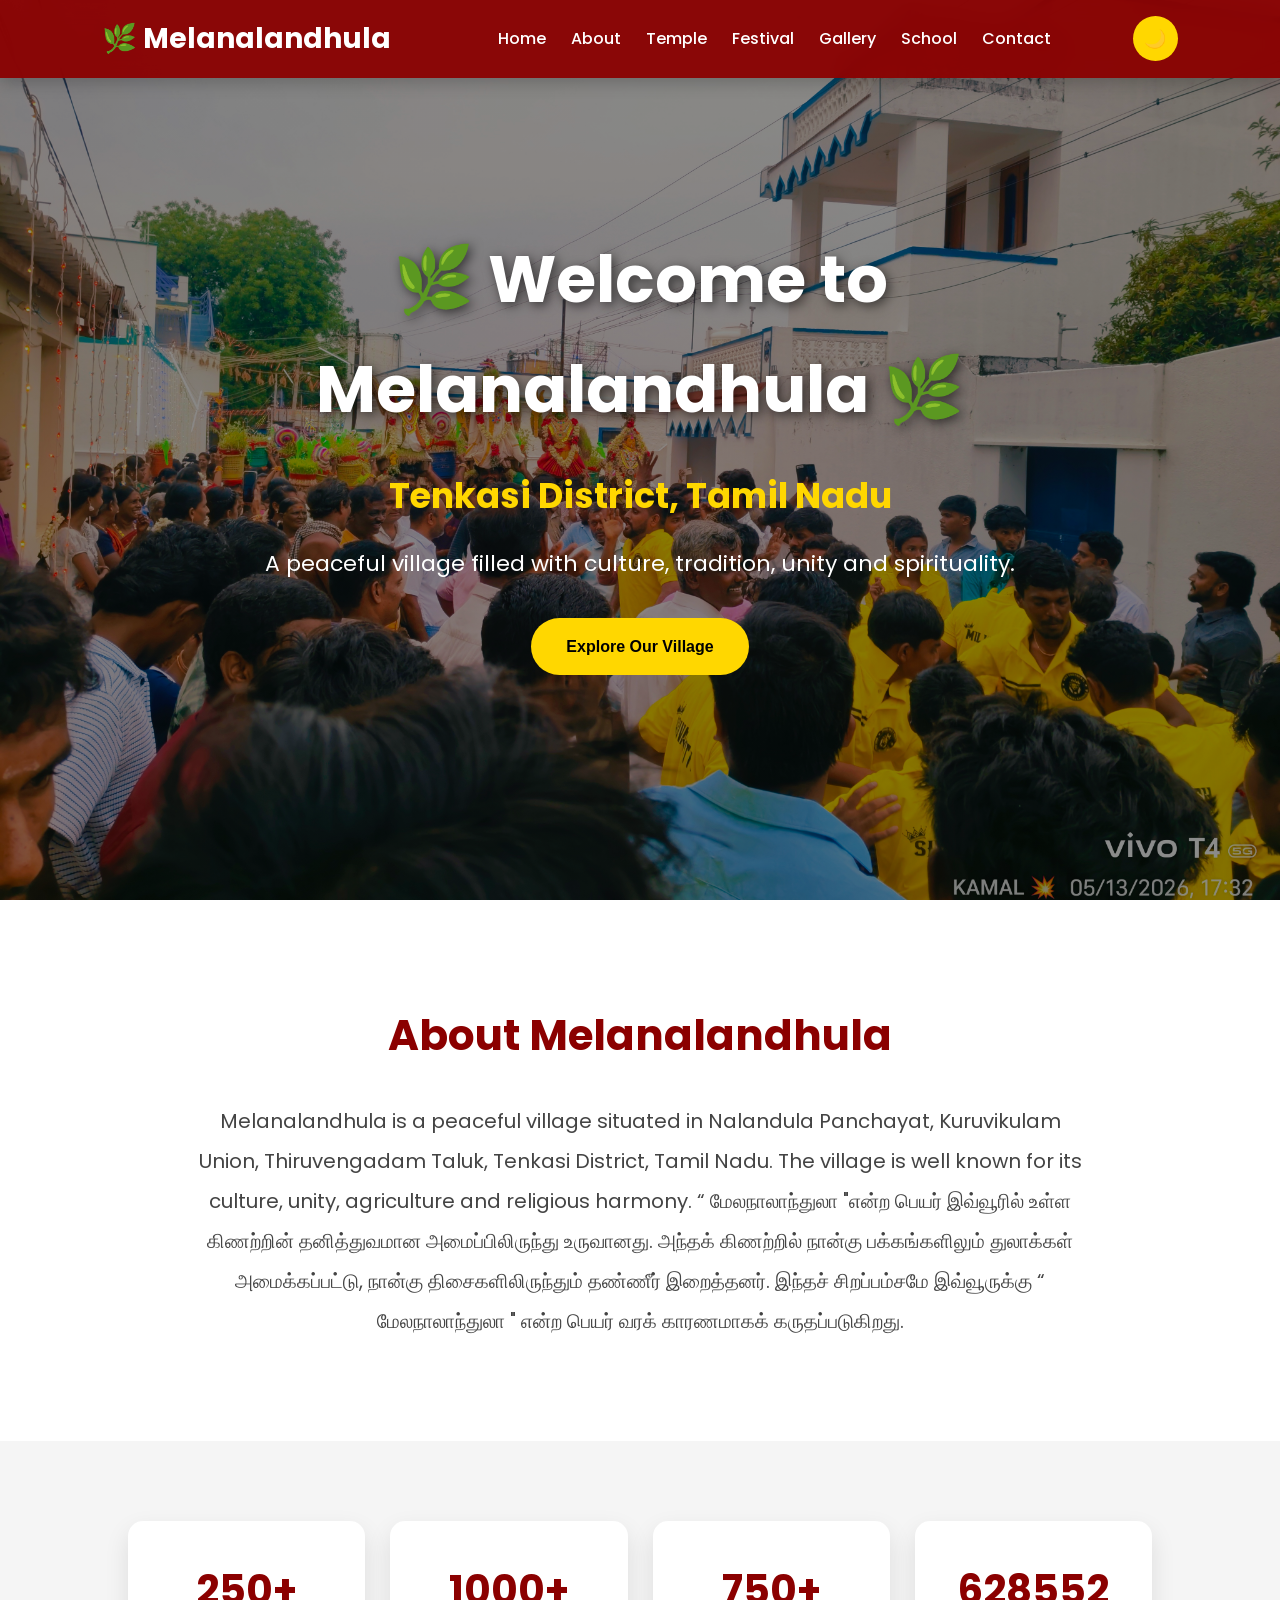
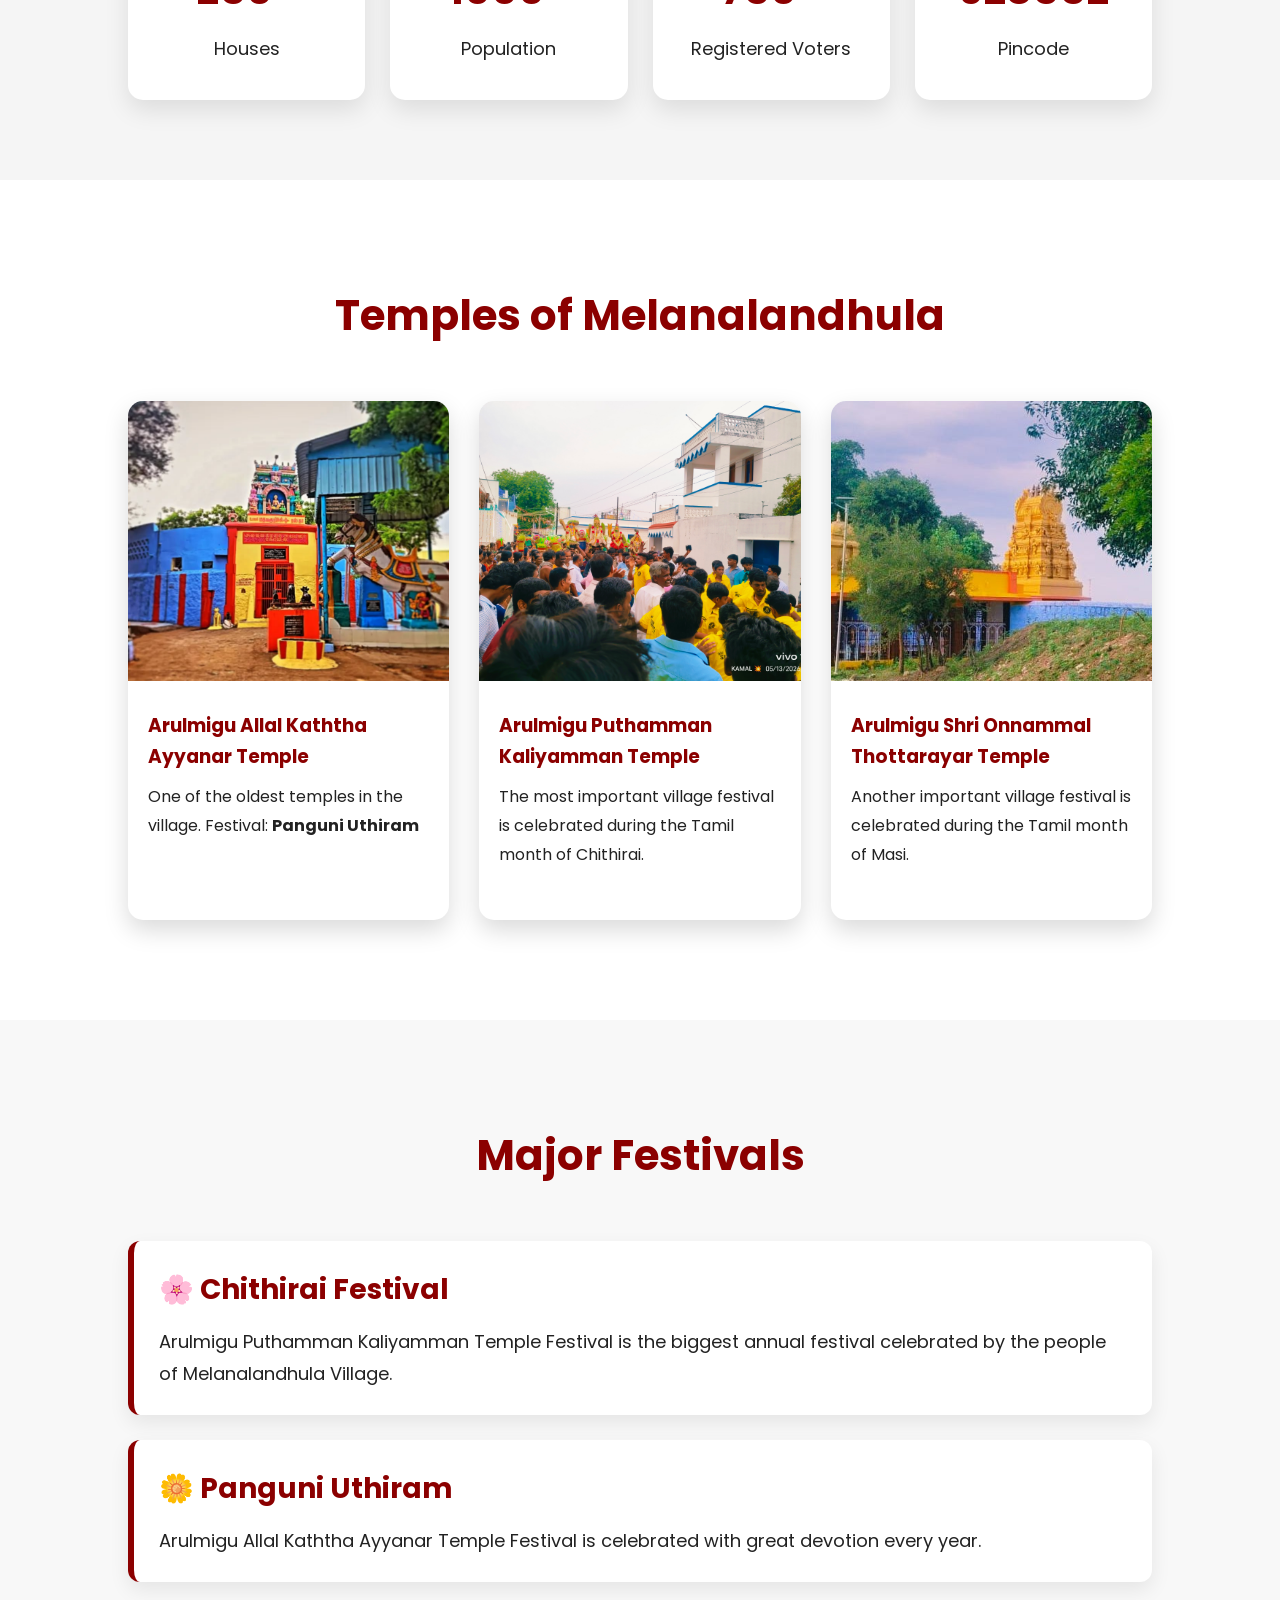
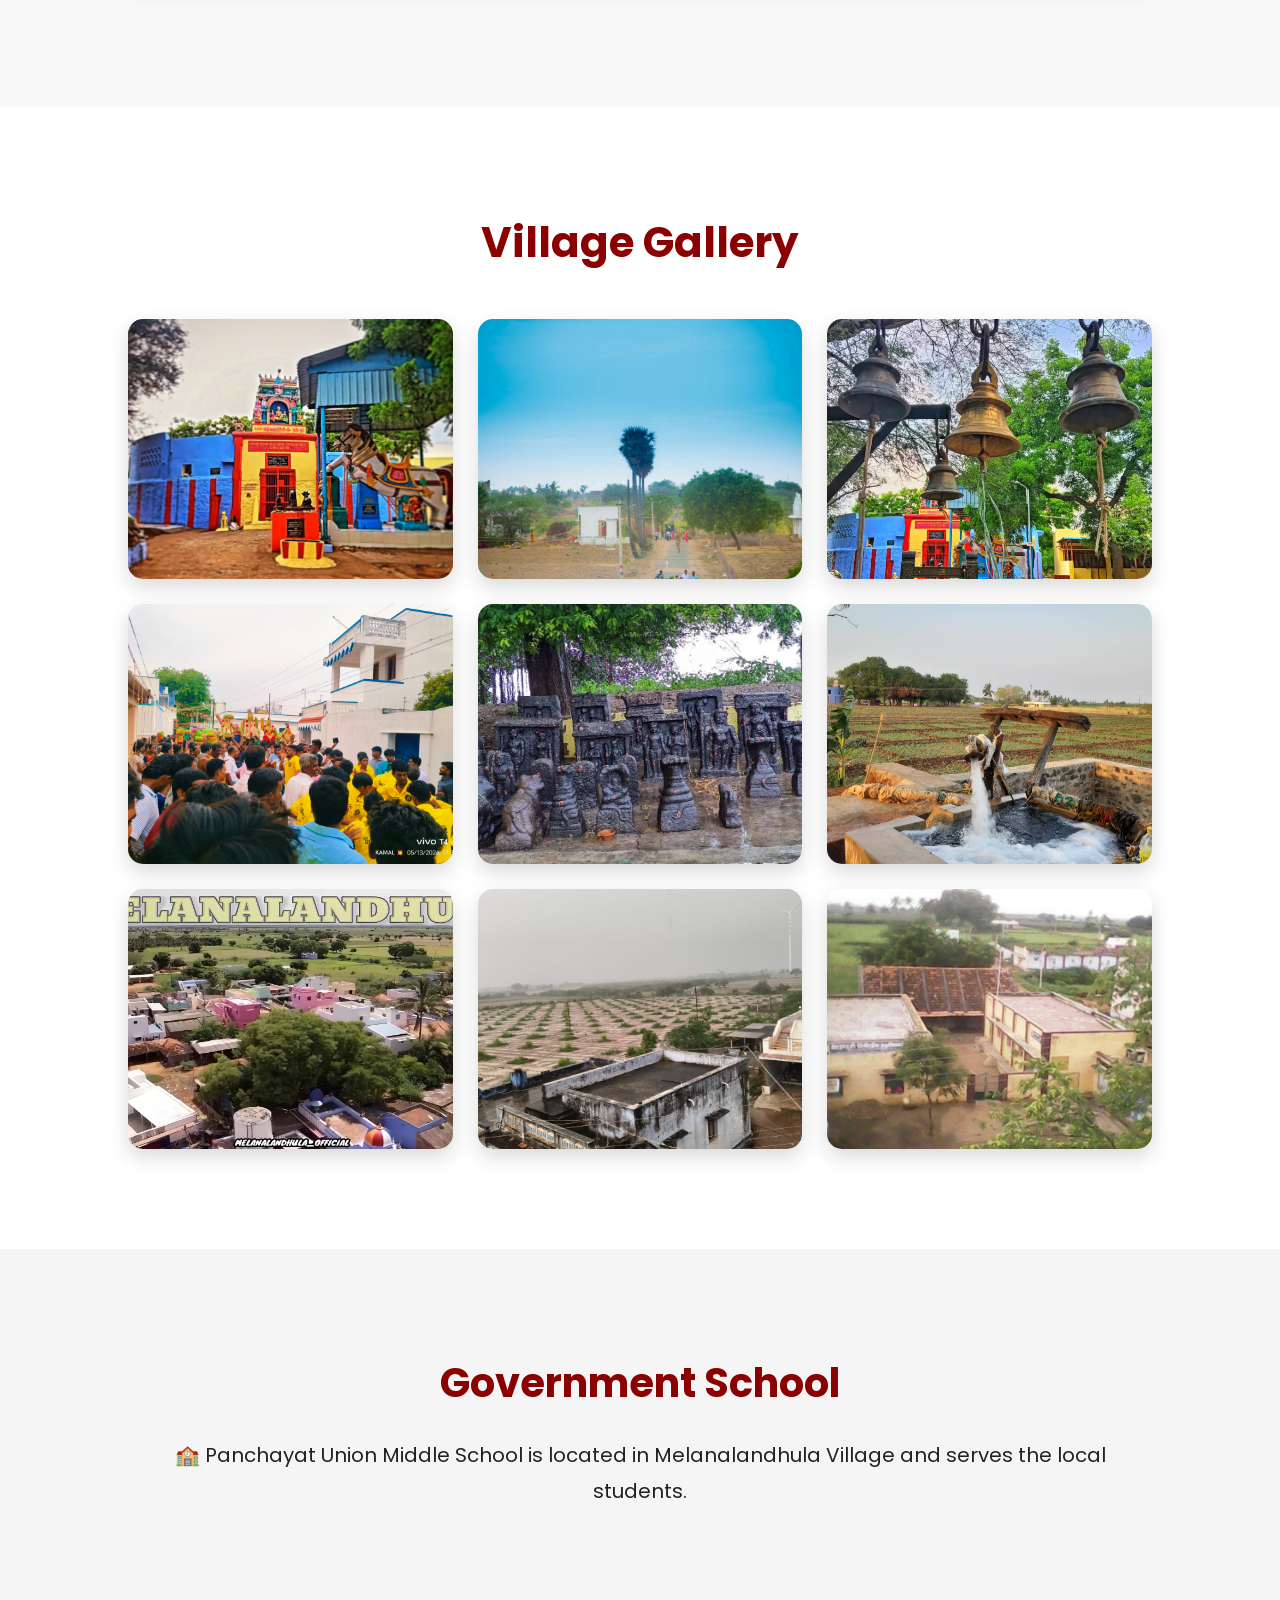
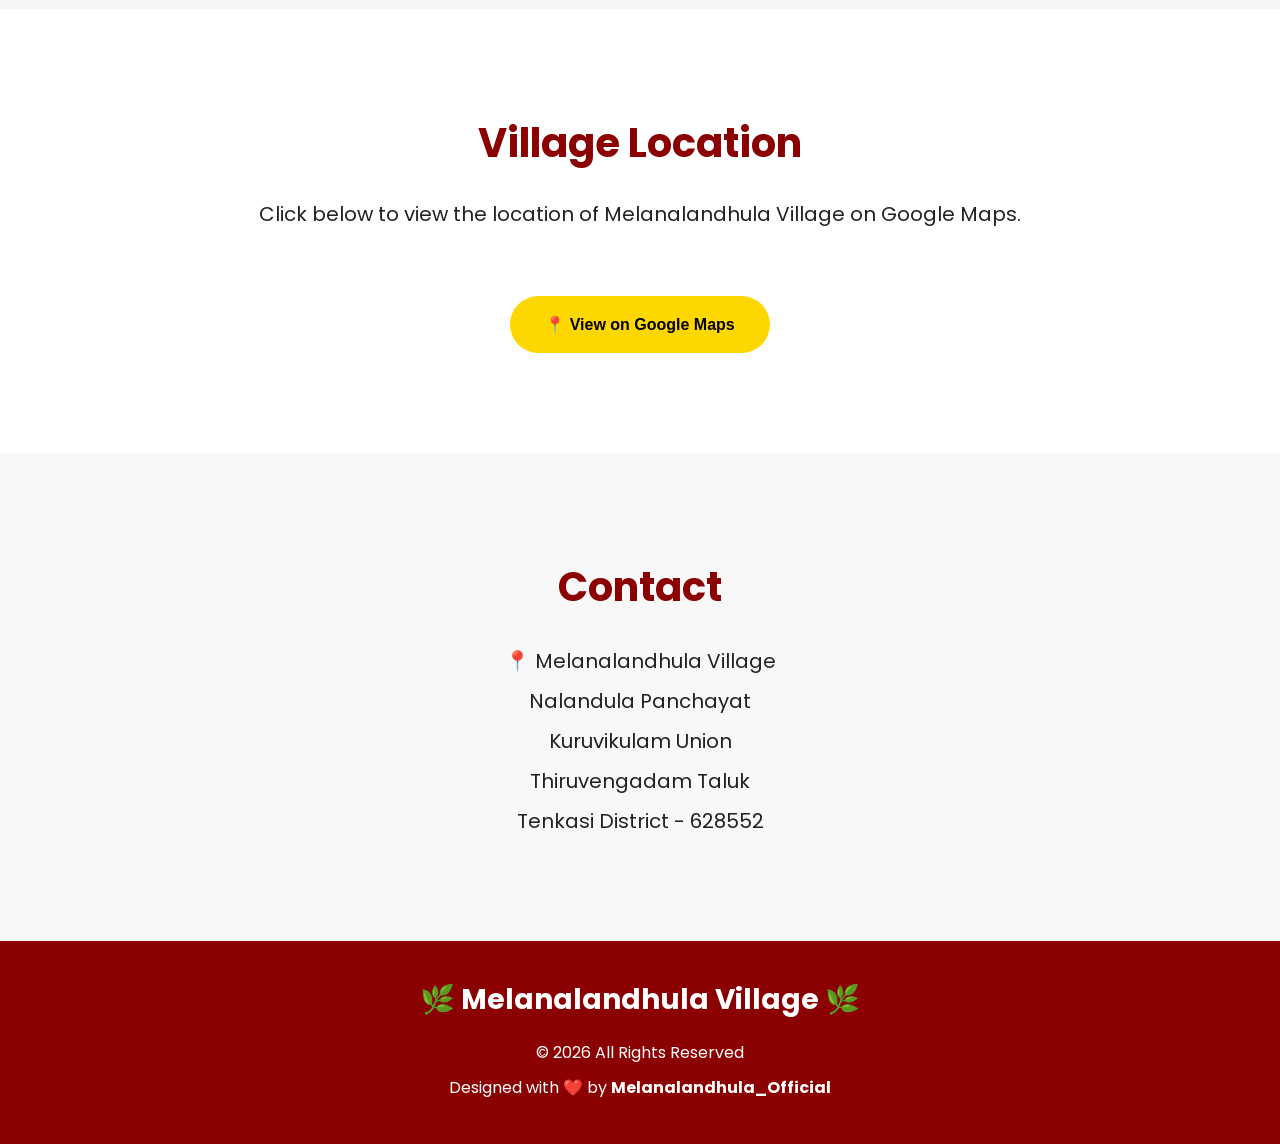
==== commit 0613cd35: "Fix HTML formatting and add missing temple section" ====
--- a/index.html
+++ b/index.html
@@ -110,6 +110,7 @@
 The village is well known for its culture,
 unity, agriculture and religious harmony.
 
+
 “ மேலநாலாந்துலா "என்ற பெயர் இவ்வூரில் உள்ள கிணற்றின் தனித்துவமான அமைப்பிலிருந்து உருவானது. அந்தக் கிணற்றில் நான்கு பக்கங்களிலும் துலாக்கள் அமைக்கப்பட்டு, நான்கு திசைகளிலிருந்தும் தண்ணீர் இறைத்தனர். இந்தச் சிறப்பம்சமே இவ்வூருக்கு “ மேலநாலாந்துலா " என்ற பெயர் வரக் காரணமாகக் கருதப்படுகிறது.
 
 </p>
@@ -194,6 +195,25 @@
 
 </div>
 
+<div class="temple-card">
+
+<img src="temple9.jpg" alt="Onnammal Thottarayar Temple">
+
+<h3>
+
+Arulmigu Shri Onnammal Thottarayar Temple
+
+</h3>
+
+<p>
+
+Another important village festival is celebrated
+during the Tamil month of Masi.
+
+<p> 
+
+</div>
+
 </div>
 
 </section>
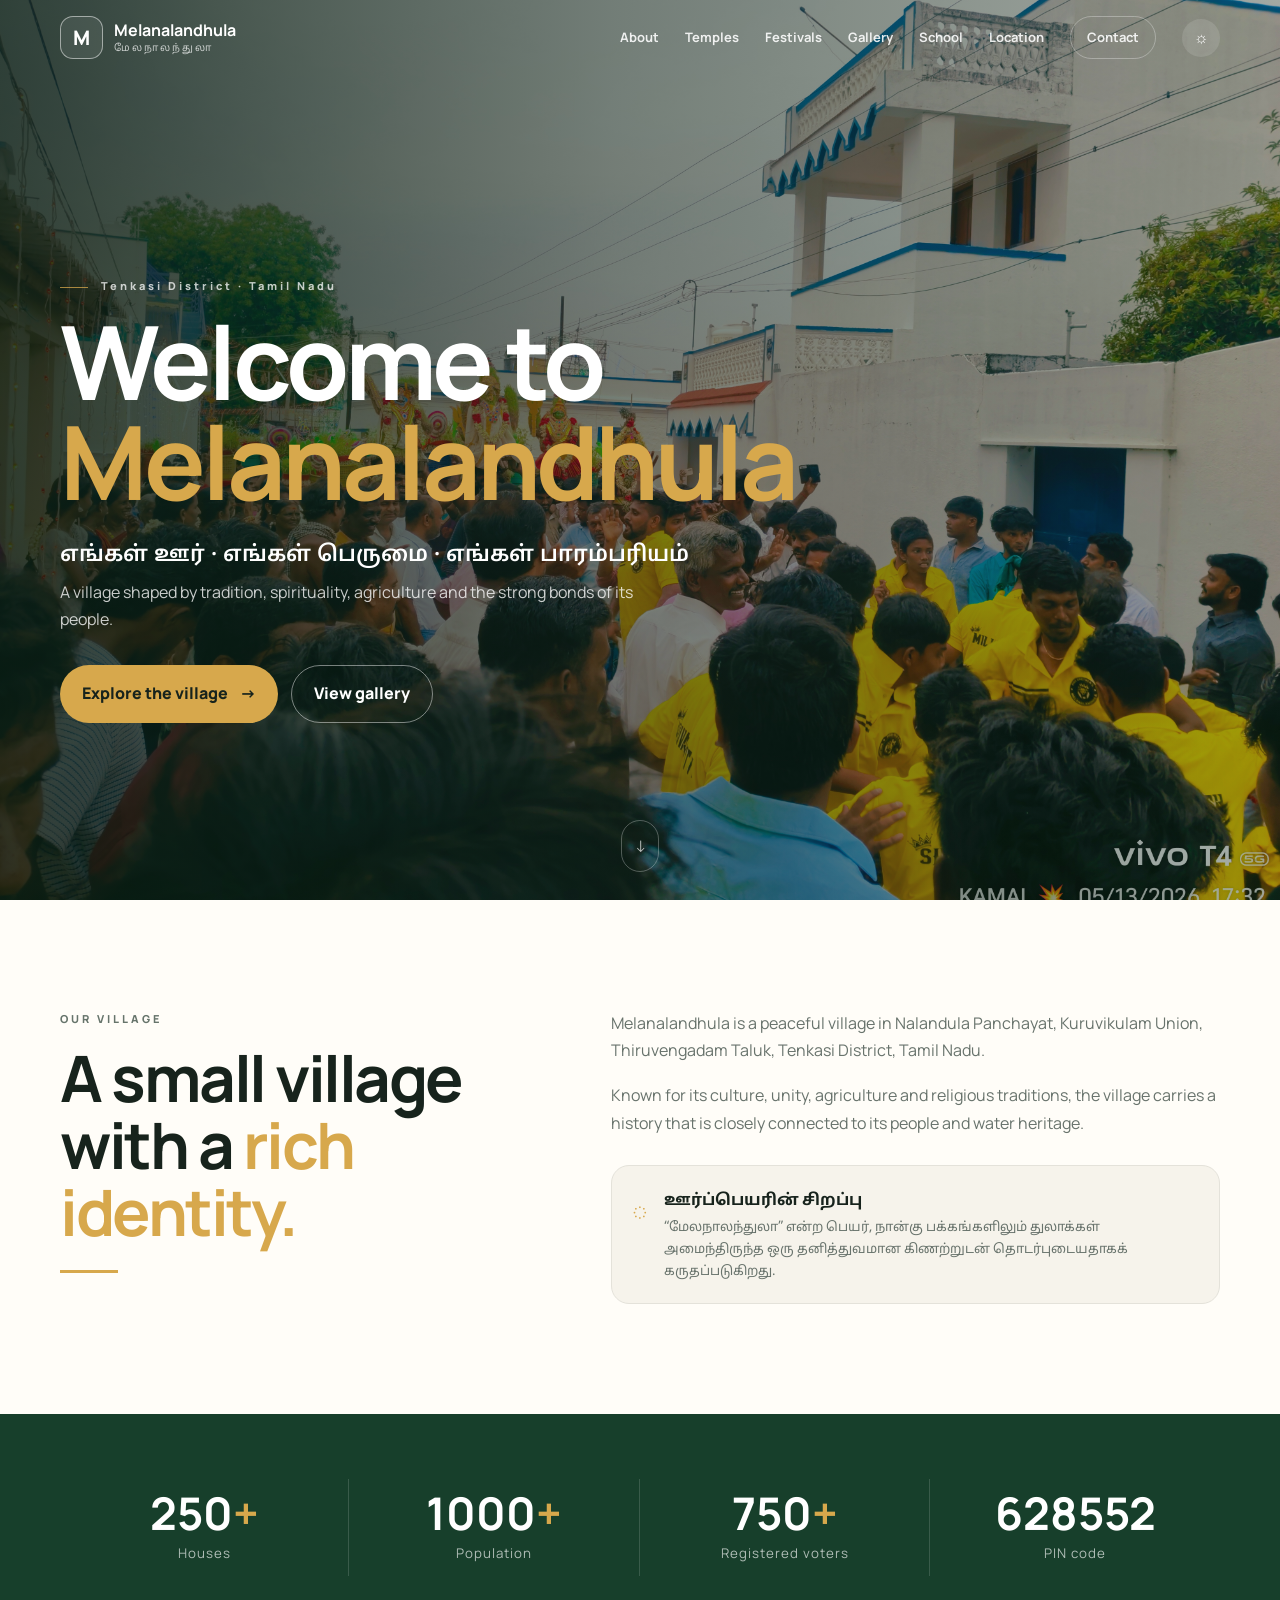
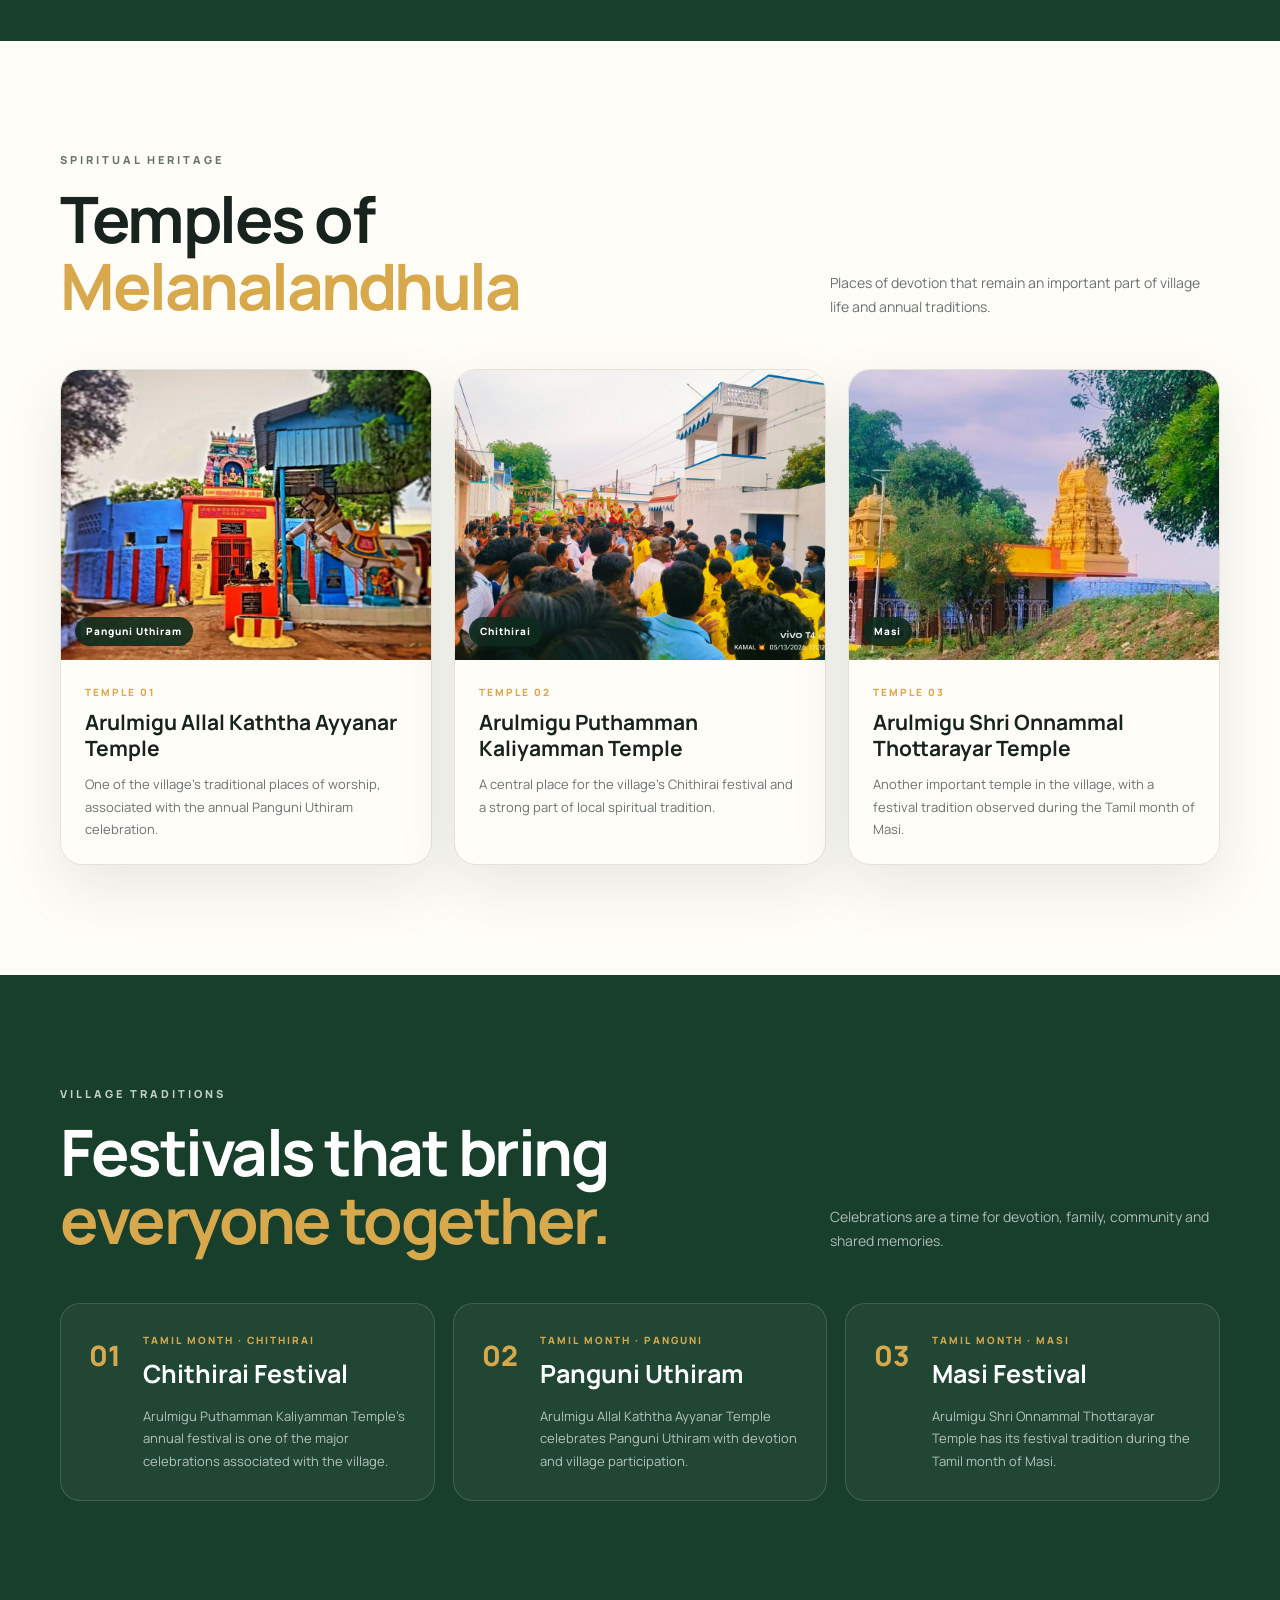
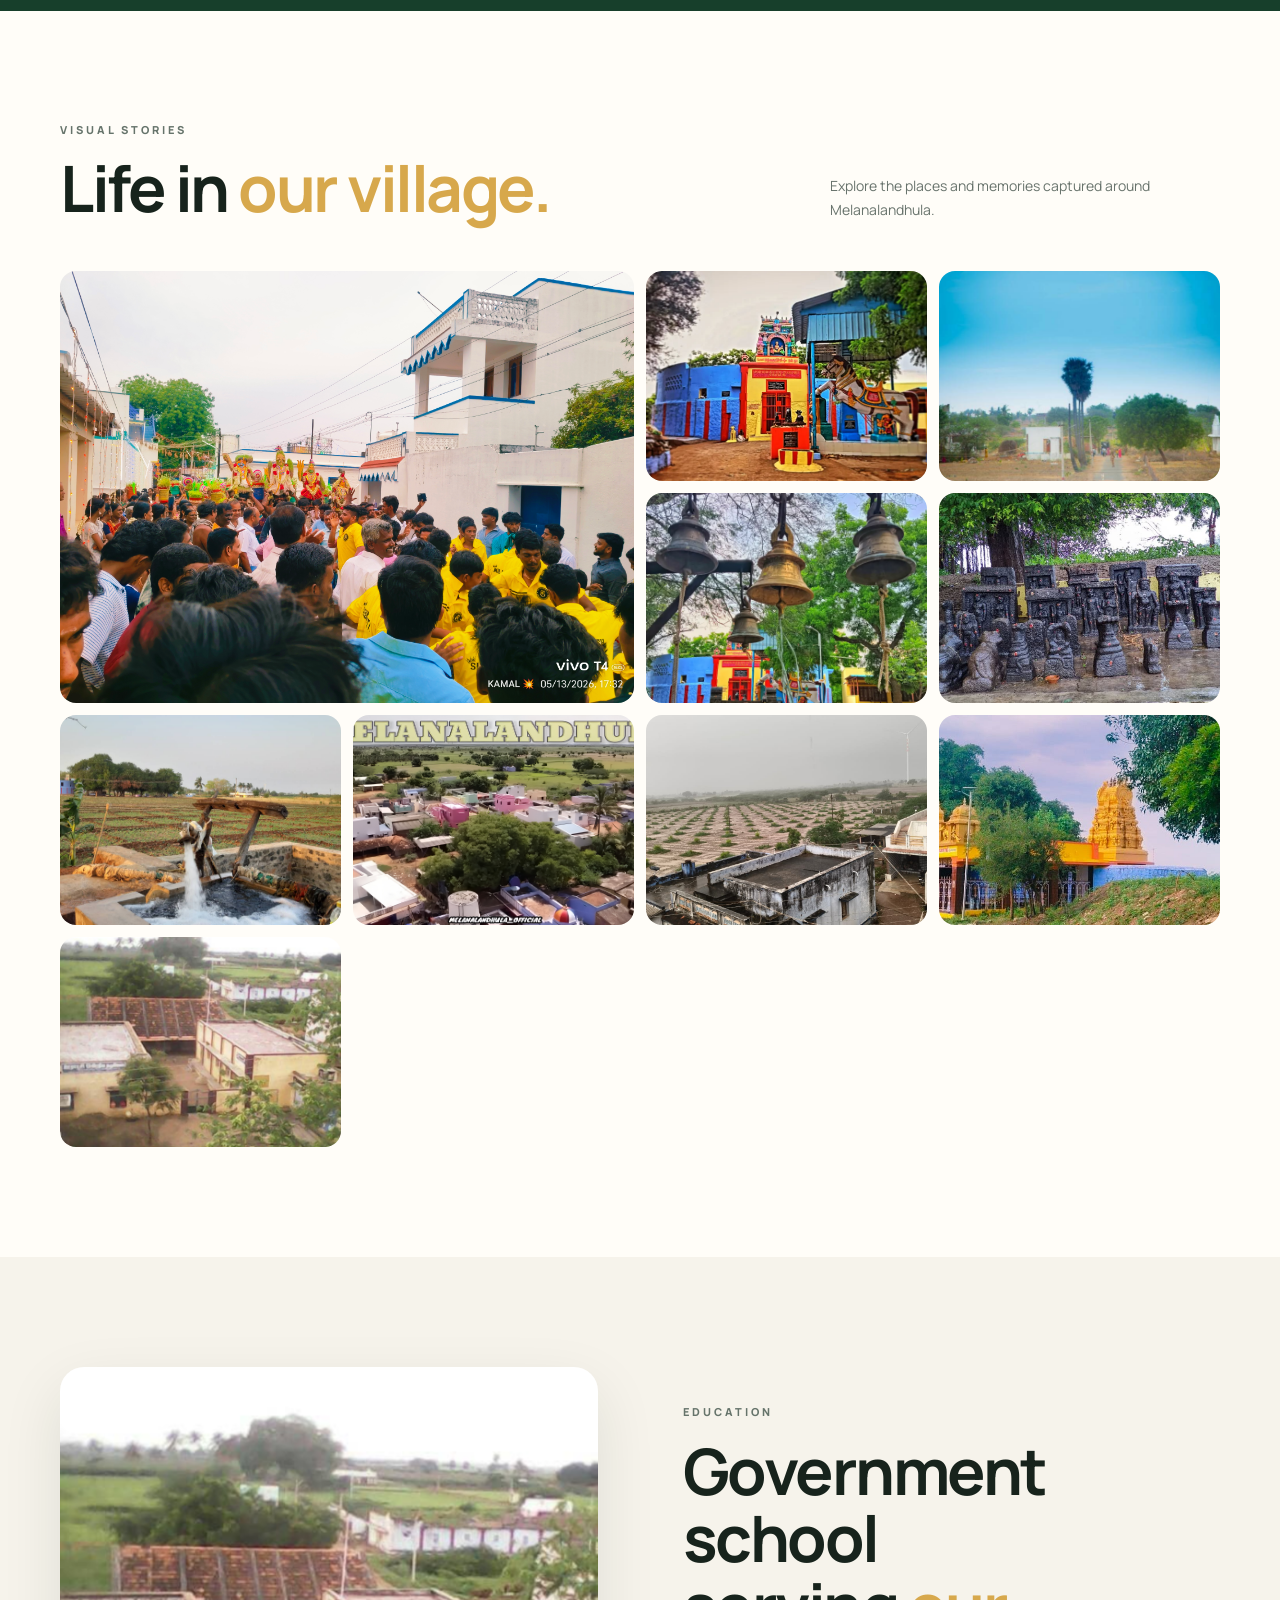
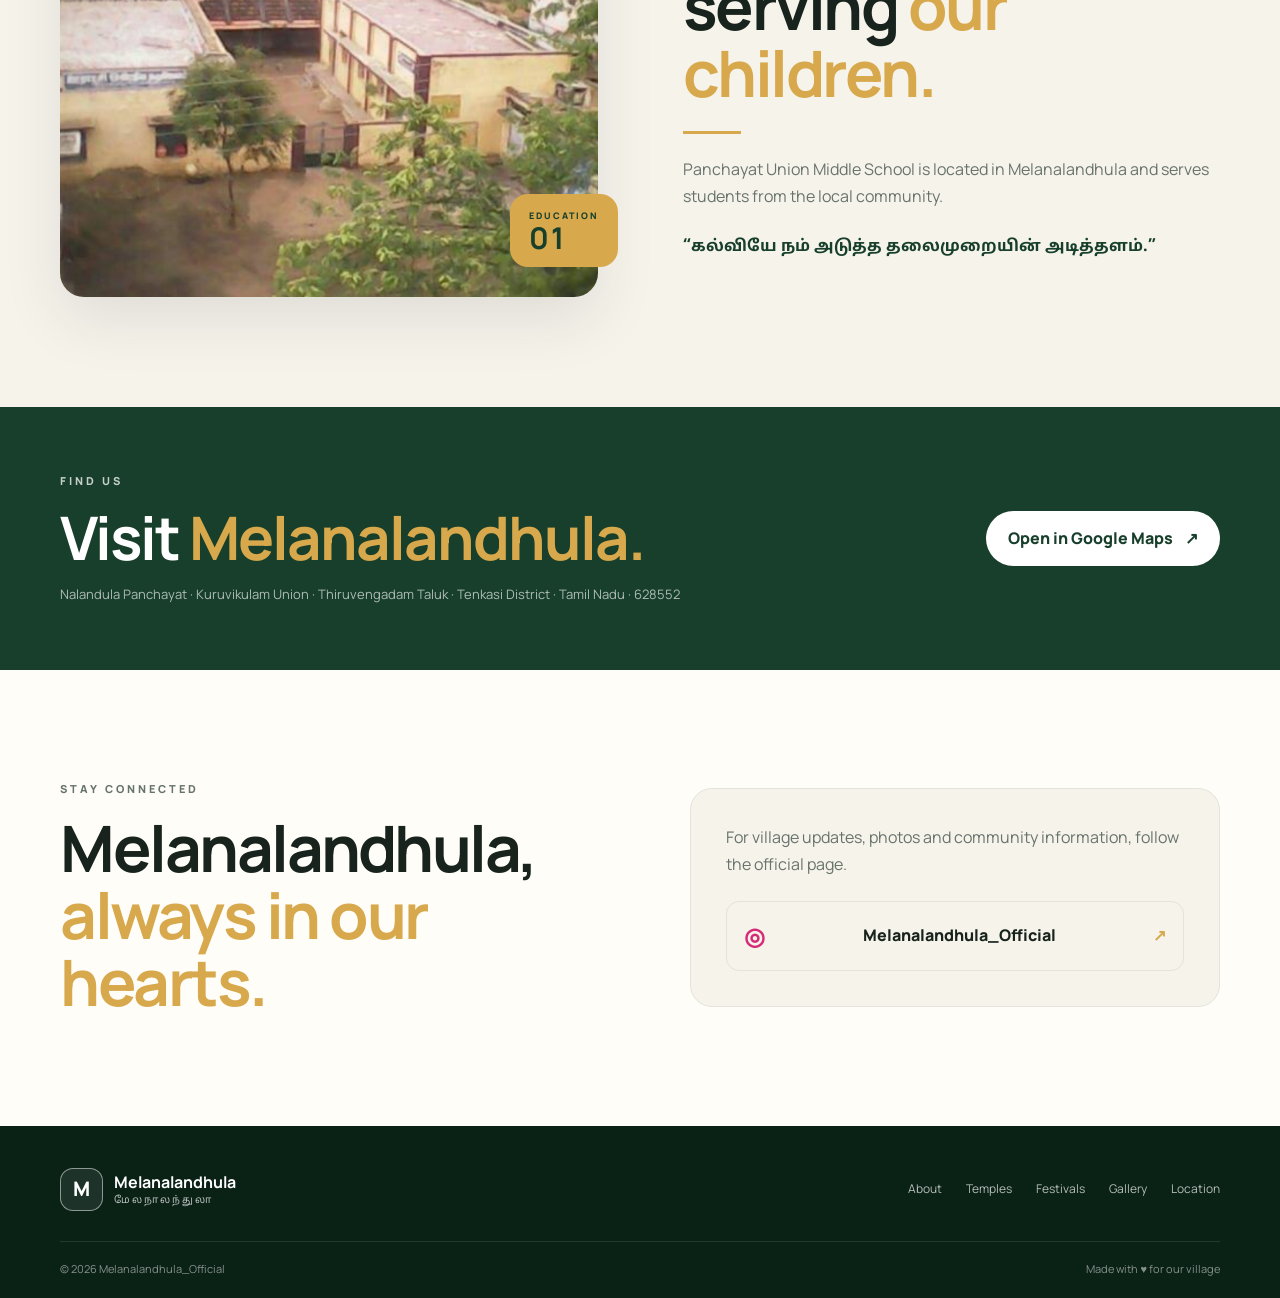
==== commit 9871941c: "Add files via upload" ====
--- a/index.html
+++ b/index.html
@@ -1,382 +1,186 @@
-<!DOCTYPE html>
-<html lang="en">
-
-<head>
-
-<meta charset="UTF-8">
-<meta name="viewport" content="width=device-width, initial-scale=1.0">
-
-<title>Melanalandhula Village</title>
-
-<link rel="stylesheet" href="style.css">
-
-<link rel="preconnect" href="https://fonts.googleapis.com">
-
-<link href="https://fonts.googleapis.com/css2?family=Poppins:wght@300;400;500;600;700&display=swap" rel="stylesheet">
-
-</head>
-
-<body>
-
-<!-- =========================
-     HEADER
-========================= -->
-
-<header>
-
-<nav>
-
-<div class="logo">
-🌿 Melanalandhula
-</div>
-
-<ul>
-
-<li><a href="#home">Home</a></li>
-
-<li><a href="#about">About</a></li>
-
-<li><a href="#temple">Temple</a></li>
-
-<li><a href="#festival">Festival</a></li>
-
-<li><a href="#gallery">Gallery</a></li>
-
-<li><a href="#school">School</a></li>
-
-<li><a href="#contact">Contact</a></li>
-
-</ul>
-
-<button id="darkBtn">🌙</button>
-
-</nav>
-
-</header>
-
-<!-- =========================
-     HERO SECTION
-========================= -->
-
-<section id="home" class="hero">
-
-<div class="hero-overlay"></div>
-
-<div class="hero-text">
-
-<h1>
-🌿 Welcome to Melanalandhula 🌿
-</h1>
-
-<h2>
-Tenkasi District, Tamil Nadu
-</h2>
-
-<p>
-
-A peaceful village filled with culture,
-tradition, unity and spirituality.
-
-</p>
-
-<a href="#about" class="btn">
-
-Explore Our Village
-
-</a>
-
-</div>
-
-</section>
-<!-- =========================
-     ABOUT SECTION
-========================= -->
-
-<section id="about">
-
-<h2>About Melanalandhula</h2>
-
-<div class="about-content">
-
-<p>
-
-Melanalandhula is a peaceful village situated in
-Nalandula Panchayat,
-Kuruvikulam Union,
-Thiruvengadam Taluk,
-Tenkasi District,
-Tamil Nadu.
-
-The village is well known for its culture,
-unity, agriculture and religious harmony.
-
-
-“ மேலநாலாந்துலா "என்ற பெயர் இவ்வூரில் உள்ள கிணற்றின் தனித்துவமான அமைப்பிலிருந்து உருவானது. அந்தக் கிணற்றில் நான்கு பக்கங்களிலும் துலாக்கள் அமைக்கப்பட்டு, நான்கு திசைகளிலிருந்தும் தண்ணீர் இறைத்தனர். இந்தச் சிறப்பம்சமே இவ்வூருக்கு “ மேலநாலாந்துலா " என்ற பெயர் வரக் காரணமாகக் கருதப்படுகிறது.
-
-</p>
-
-</div>
-
-</section>
-
-<!-- =========================
-     STATISTICS
-========================= -->
-
-<section class="stats">
-
-<div class="card">
-<h2>250+</h2>
-<p>Houses</p>
-</div>
-
-<div class="card">
-<h2>1000+</h2>
-<p>Population</p>
-</div>
-
-<div class="card">
-<h2>750+</h2>
-<p>Registered Voters</p>
-</div>
-
-<div class="card">
-<h2>628552</h2>
-<p>Pincode</p>
-</div>
-
-</section>
-
-<!-- =========================
-     TEMPLE SECTION
-========================= -->
-
-<section id="temple">
-
-<h2>Temples of Melanalandhula</h2>
-
-<div class="temple-container">
-
-<div class="temple-card">
-
-<img src="temple1.png" alt="Ayyanar Temple">
-
-<h3>
-Arulmigu Allal Kaththa Ayyanar Temple
-</h3>
-
-<p>
-
-One of the oldest temples in the village.
-
-Festival:
-<b>Panguni Uthiram</b>
-
-</p>
-
-</div>
-
-<div class="temple-card">
-
-<img src="temple4.jpg" alt="Puthamman Temple">
-
-<h3>
-
-Arulmigu Puthamman Kaliyamman Temple
-
-</h3>
-
-<p>
-
-The most important village festival is celebrated
-during the Tamil month of Chithirai.
-
-</p>
-
-</div>
-
-<div class="temple-card">
-
-<img src="temple9.jpg" alt="Onnammal Thottarayar Temple">
-
-<h3>
-
-Arulmigu Shri Onnammal Thottarayar Temple
-
-</h3>
-
-<p>
-
-Another important village festival is celebrated
-during the Tamil month of Masi.
-
-<p> 
-
-</div>
-
-</div>
-
-</section>
-<!-- =========================
-     FESTIVAL SECTION
-========================= -->
-
-<section id="festival">
-
-<h2>Major Festivals</h2>
-
-<div class="festival-box">
-
-<h3>🌸 Chithirai Festival</h3>
-
-<p>
-
-Arulmigu Puthamman Kaliyamman Temple Festival is
-the biggest annual festival celebrated by the
-people of Melanalandhula Village.
-
-</p>
-
-</div>
-
-<div class="festival-box">
-
-<h3>🌼 Panguni Uthiram</h3>
-
-<p>
-
-Arulmigu Allal Kaththa Ayyanar Temple Festival
-is celebrated with great devotion every year.
-
-</p>
-
-</div>
-
-</section>
-
-<!-- =========================
-     GALLERY
-========================= -->
-
-<section id="gallery">
-
-<h2>Village Gallery</h2>
-
-<div class="gallery">
-
-<img src="temple1.png" alt="Temple 1">
-
-<img src="temple2.png" alt="Temple 2">
-
-<img src="temple3.png" alt="Temple 3">
-
-<img src="temple4.jpg" alt="Temple 4">
-
-<img src="temple5.webp" alt="Temple 5">
-
-<img src="temple6.png" alt="Temple 6">
-
-<img src="temple7.jpg" alt="Temple 7">
-
-<img src="temple8.jpg" alt="Temple 8">
-
-<img src="school1.png" alt="School 1">
-
-</div>
-
-</section>
-
-<!-- =========================
-     SCHOOL
-========================= -->
-
-<section id="school">
-
-<h2>Government School</h2>
-
-<p>
-
-🏫 Panchayat Union Middle School is located in
-Melanalandhula Village and serves the local students.
-
-</p>
-
-</section>
-
-<!-- =========================
-     LOCATION
-========================= -->
-
-<section id="location">
-
-<h2>Village Location</h2>
-
-<p>
-
-Click below to view the location of
-Melanalandhula Village on Google Maps.
-
-</p>
-
-<a class="btn"
-href="https://maps.app.goo.gl/gqeq3D63Gi5jUgni8"
-target="_blank">
-
-📍 View on Google Maps
-
-</a>
-
-</section>
-
-<!-- =========================
-     CONTACT
-========================= -->
-
-<section id="contact">
-
-<h2>Contact</h2>
-
-<p>
-
-📍 Melanalandhula Village<br>
-
-Nalandula Panchayat<br>
-
-Kuruvikulam Union<br>
-
-Thiruvengadam Taluk<br>
-
-Tenkasi District - 628552
-
-</p>
-
-</section>
-
-<!-- =========================
-     FOOTER
-========================= -->
-
-<footer>
-
-<h3>🌿 Melanalandhula Village 🌿</h3>
-
-<p>© 2026 All Rights Reserved</p>
-
-<p>Designed with ❤️ by <strong>Melanalandhula_Official</strong></p>
-
-</footer>
-
-<button id="topBtn">⬆</button>
-
-<div id="lightbox">
-
-<span id="close">&times;</span>
-
-<img id="lightbox-img" src="" alt="">
-
-</div>
-
-<script src="script.js"></script>
-
-</body>
-</html>
+<!DOCTYPE html>
+<html lang="en">
+<head>
+<meta charset="UTF-8">
+<meta name="viewport" content="width=device-width, initial-scale=1.0">
+<meta name="description" content="Melanalandhula Village — culture, temples, festivals, school, gallery and village information from Tenkasi District, Tamil Nadu.">
+<meta name="theme-color" content="#173f2b">
+<title>Melanalandhula | மேலநாலந்துலா Village</title>
+<link rel="preconnect" href="https://fonts.googleapis.com">
+<link rel="preconnect" href="https://fonts.gstatic.com" crossorigin>
+<link href="https://fonts.googleapis.com/css2?family=Manrope:wght@400;500;600;700;800&family=Noto+Sans+Tamil:wght@400;500;600;700;800&display=swap" rel="stylesheet">
+<link rel="stylesheet" href="style.css">
+</head>
+<body>
+
+<header class="site-header" id="siteHeader">
+  <nav class="nav container">
+    <a class="brand" href="#home" aria-label="Melanalandhula home">
+      <span class="brand-mark">M</span>
+      <span><strong>Melanalandhula</strong><small>மேலநாலந்துலா</small></span>
+    </a>
+
+    <button class="menu-toggle" id="menuToggle" aria-label="Open menu" aria-expanded="false">
+      <span></span><span></span><span></span>
+    </button>
+
+    <div class="nav-panel" id="navPanel">
+      <a href="#about">About</a>
+      <a href="#temples">Temples</a>
+      <a href="#festivals">Festivals</a>
+      <a href="#gallery">Gallery</a>
+      <a href="#school">School</a>
+      <a href="#location">Location</a>
+      <a href="#contact" class="nav-cta">Contact</a>
+      <button id="themeBtn" class="theme-btn" aria-label="Toggle dark mode">☼</button>
+    </div>
+  </nav>
+</header>
+
+<main>
+<section class="hero" id="home">
+  <div class="hero-bg"></div>
+  <div class="hero-content container">
+    <p class="eyebrow"><span></span> Tenkasi District · Tamil Nadu</p>
+    <h1>Welcome to<br><em>Melanalandhula</em></h1>
+    <p class="hero-tamil">எங்கள் ஊர் · எங்கள் பெருமை · எங்கள் பாரம்பரியம்</p>
+    <p class="hero-copy">A village shaped by tradition, spirituality, agriculture and the strong bonds of its people.</p>
+    <div class="hero-actions">
+      <a class="btn btn-primary" href="#about">Explore the village <span>→</span></a>
+      <a class="btn btn-ghost" href="#gallery">View gallery</a>
+    </div>
+  </div>
+  <a class="scroll-cue" href="#about" aria-label="Scroll down"><span>↓</span></a>
+</section>
+
+<section class="intro section" id="about">
+  <div class="container two-col">
+    <div>
+      <p class="eyebrow dark">OUR VILLAGE</p>
+      <h2>A small village with a <em>rich identity.</em></h2>
+      <div class="accent-line"></div>
+    </div>
+    <div class="prose">
+      <p>Melanalandhula is a peaceful village in Nalandula Panchayat, Kuruvikulam Union, Thiruvengadam Taluk, Tenkasi District, Tamil Nadu.</p>
+      <p>Known for its culture, unity, agriculture and religious traditions, the village carries a history that is closely connected to its people and water heritage.</p>
+      <div class="origin-card">
+        <div class="origin-icon">◌</div>
+        <div>
+          <strong>ஊர்ப்பெயரின் சிறப்பு</strong>
+          <p>“மேலநாலந்துலா” என்ற பெயர், நான்கு பக்கங்களிலும் துலாக்கள் அமைந்திருந்த ஒரு தனித்துவமான கிணற்றுடன் தொடர்புடையதாகக் கருதப்படுகிறது.</p>
+        </div>
+      </div>
+    </div>
+  </div>
+</section>
+
+<section class="stats section-small">
+  <div class="container stats-grid">
+    <div class="stat"><strong>250<span>+</span></strong><small>Houses</small></div>
+    <div class="stat"><strong>1000<span>+</span></strong><small>Population</small></div>
+    <div class="stat"><strong>750<span>+</span></strong><small>Registered voters</small></div>
+    <div class="stat"><strong>628552</strong><small>PIN code</small></div>
+  </div>
+</section>
+
+<section class="section temples" id="temples">
+  <div class="container">
+    <div class="section-heading">
+      <div><p class="eyebrow dark">SPIRITUAL HERITAGE</p><h2>Temples of <em>Melanalandhula</em></h2></div>
+      <p>Places of devotion that remain an important part of village life and annual traditions.</p>
+    </div>
+    <div class="temple-grid">
+      <article class="temple-card">
+        <div class="card-image"><img src="temple1.png" alt="Arulmigu Allal Kaththa Ayyanar Temple" loading="lazy"><span>Panguni Uthiram</span></div>
+        <div class="card-body"><p class="card-kicker">TEMPLE 01</p><h3>Arulmigu Allal Kaththa Ayyanar Temple</h3><p>One of the village's traditional places of worship, associated with the annual Panguni Uthiram celebration.</p></div>
+      </article>
+      <article class="temple-card">
+        <div class="card-image"><img src="temple4.jpg" alt="Arulmigu Puthamman Kaliyamman Temple" loading="lazy"><span>Chithirai</span></div>
+        <div class="card-body"><p class="card-kicker">TEMPLE 02</p><h3>Arulmigu Puthamman Kaliyamman Temple</h3><p>A central place for the village's Chithirai festival and a strong part of local spiritual tradition.</p></div>
+      </article>
+      <article class="temple-card">
+        <div class="card-image"><img src="temple9.jpg" alt="Arulmigu Shri Onnammal Thottarayar Temple" loading="lazy"><span>Masi</span></div>
+        <div class="card-body"><p class="card-kicker">TEMPLE 03</p><h3>Arulmigu Shri Onnammal Thottarayar Temple</h3><p>Another important temple in the village, with a festival tradition observed during the Tamil month of Masi.</p></div>
+      </article>
+    </div>
+  </div>
+</section>
+
+<section class="festival section" id="festivals">
+  <div class="container">
+    <div class="section-heading light">
+      <div><p class="eyebrow">VILLAGE TRADITIONS</p><h2>Festivals that bring<br><em>everyone together.</em></h2></div>
+      <p>Celebrations are a time for devotion, family, community and shared memories.</p>
+    </div>
+    <div class="festival-grid">
+      <article class="festival-card"><span class="festival-number">01</span><div><p class="festival-month">TAMIL MONTH · CHITHIRAI</p><h3>Chithirai Festival</h3><p>Arulmigu Puthamman Kaliyamman Temple's annual festival is one of the major celebrations associated with the village.</p></div></article>
+      <article class="festival-card"><span class="festival-number">02</span><div><p class="festival-month">TAMIL MONTH · PANGUNI</p><h3>Panguni Uthiram</h3><p>Arulmigu Allal Kaththa Ayyanar Temple celebrates Panguni Uthiram with devotion and village participation.</p></div></article>
+      <article class="festival-card"><span class="festival-number">03</span><div><p class="festival-month">TAMIL MONTH · MASI</p><h3>Masi Festival</h3><p>Arulmigu Shri Onnammal Thottarayar Temple has its festival tradition during the Tamil month of Masi.</p></div></article>
+    </div>
+  </div>
+</section>
+
+<section class="section gallery-section" id="gallery">
+  <div class="container">
+    <div class="section-heading">
+      <div><p class="eyebrow dark">VISUAL STORIES</p><h2>Life in <em>our village.</em></h2></div>
+      <p>Explore the places and memories captured around Melanalandhula.</p>
+    </div>
+    <div class="gallery-grid">
+      <button class="gallery-item large" data-src="temple4.jpg" data-title="Melanalandhula"><img src="temple4.jpg" alt="Melanalandhula" loading="lazy"></button>
+      <button class="gallery-item" data-src="temple1.png" data-title="Ayyanar Temple"><img src="temple1.png" alt="Ayyanar Temple" loading="lazy"></button>
+      <button class="gallery-item" data-src="temple2.png" data-title="Village Temple"><img src="temple2.png" alt="Village temple" loading="lazy"></button>
+      <button class="gallery-item" data-src="temple3.png" data-title="Village Temple"><img src="temple3.png" alt="Village temple" loading="lazy"></button>
+      <button class="gallery-item" data-src="temple5.webp" data-title="Village view"><img src="temple5.webp" alt="Village view" loading="lazy"></button>
+      <button class="gallery-item" data-src="temple6.png" data-title="Temple view"><img src="temple6.png" alt="Temple view" loading="lazy"></button>
+      <button class="gallery-item" data-src="temple7.jpg" data-title="Village view"><img src="temple7.jpg" alt="Village view" loading="lazy"></button>
+      <button class="gallery-item" data-src="temple8.jpg" data-title="Village view"><img src="temple8.jpg" alt="Village view" loading="lazy"></button>
+      <button class="gallery-item" data-src="temple9.jpg" data-title="Onnammal Thottarayar Temple"><img src="temple9.jpg" alt="Onnammal Thottarayar Temple" loading="lazy"></button>
+      <button class="gallery-item school-photo" data-src="school1.png" data-title="Panchayat Union Middle School"><img src="school1.png" alt="Panchayat Union Middle School" loading="lazy"></button>
+    </div>
+  </div>
+</section>
+
+<section class="school section" id="school">
+  <div class="container school-wrap">
+    <div class="school-image"><img src="school1.png" alt="Panchayat Union Middle School" loading="lazy"><div class="school-badge">EDUCATION<br><strong>01</strong></div></div>
+    <div class="school-copy"><p class="eyebrow dark">EDUCATION</p><h2>Government school<br>serving <em>our children.</em></h2><div class="accent-line"></div><p>Panchayat Union Middle School is located in Melanalandhula and serves students from the local community.</p><p class="tamil-note">“கல்வியே நம் அடுத்த தலைமுறையின் அடித்தளம்.”</p></div>
+  </div>
+</section>
+
+<section class="location section-small" id="location">
+  <div class="container location-card">
+    <div><p class="eyebrow">FIND US</p><h2>Visit <em>Melanalandhula.</em></h2><p>Nalandula Panchayat · Kuruvikulam Union · Thiruvengadam Taluk · Tenkasi District · Tamil Nadu · 628552</p></div>
+    <a class="btn btn-light" href="https://maps.app.goo.gl/gqeq3D63Gi5jUgni8" target="_blank" rel="noopener">Open in Google Maps <span>↗</span></a>
+  </div>
+</section>
+
+<section class="contact section" id="contact">
+  <div class="container contact-grid">
+    <div><p class="eyebrow dark">STAY CONNECTED</p><h2>Melanalandhula,<br><em>always in our hearts.</em></h2></div>
+    <div class="contact-panel">
+      <p>For village updates, photos and community information, follow the official page.</p>
+      <a class="social-link" href="https://www.instagram.com/" target="_blank" rel="noopener"><span>◎</span> Melanalandhula_Official <b>↗</b></a>
+    </div>
+  </div>
+</section>
+</main>
+
+<footer>
+  <div class="container footer-top">
+    <a class="brand footer-brand" href="#home"><span class="brand-mark">M</span><span><strong>Melanalandhula</strong><small>மேலநாலந்துலா</small></span></a>
+    <div class="footer-links"><a href="#about">About</a><a href="#temples">Temples</a><a href="#festivals">Festivals</a><a href="#gallery">Gallery</a><a href="#location">Location</a></div>
+  </div>
+  <div class="container footer-bottom"><span>© 2026 Melanalandhula_Official</span><span>Made with ♥ for our village</span></div>
+</footer>
+
+<div class="lightbox" id="lightbox" aria-hidden="true">
+  <button class="lightbox-close" id="lightboxClose" aria-label="Close image">×</button>
+  <button class="lightbox-prev" id="lightboxPrev" aria-label="Previous image">‹</button>
+  <figure><img id="lightboxImg" src="" alt=""><figcaption id="lightboxCaption"></figcaption></figure>
+  <button class="lightbox-next" id="lightboxNext" aria-label="Next image">›</button>
+</div>
+<button class="top-btn" id="topBtn" aria-label="Back to top">↑</button>
+<script src="script.js"></script>
+</body>
+</html>
--- a/style.css
+++ b/style.css
@@ -1,544 +1,70 @@
-/* =====================================
-   MELANALANDHULA VILLAGE WEBSITE
-===================================== */
-
-*{
-    margin:0;
-    padding:0;
-    box-sizing:border-box;
-    font-family:'Poppins',sans-serif;
-}
-
-html{
-    scroll-behavior:smooth;
-}
-
-body{
-    background:#f5f5f5;
-    color:#222;
-    overflow-x:hidden;
-    line-height:1.7;
-}
-
-/* ===========================
-   NAVBAR
-=========================== */
-
-header{
-    position:fixed;
-    top:0;
-    left:0;
-    width:100%;
-    z-index:1000;
-}
-
-nav{
-    display:flex;
-    justify-content:space-between;
-    align-items:center;
-    background:rgba(139,0,0,.95);
-    backdrop-filter:blur(10px);
-    padding:15px 8%;
-    box-shadow:0 5px 15px rgba(0,0,0,.2);
-}
-
-.logo{
-    color:#fff;
-    font-size:28px;
-    font-weight:700;
-}
-
-nav ul{
-    display:flex;
-    list-style:none;
-}
-
-nav ul li{
-    margin-left:25px;
-}
-
-nav ul li a{
-    color:white;
-    text-decoration:none;
-    font-weight:500;
-    transition:.3s;
-}
-
-nav ul li a:hover{
-    color:#FFD700;
-}
-
-#darkBtn{
-    border:none;
-    background:#FFD700;
-    color:#000;
-    width:45px;
-    height:45px;
-    border-radius:50%;
-    cursor:pointer;
-    font-size:18px;
-}
-
-/* ===========================
-   HERO SECTION
-=========================== */
-
-.hero{
-    height:100vh;
-    background:
-    linear-gradient(rgba(0,0,0,.45),rgba(0,0,0,.45)),
-    url("temple4.jpg");
-    background-size:cover;
-    background-position:center;
-    display:flex;
-    justify-content:center;
-    align-items:center;
-    text-align:center;
-}
-
-.hero-overlay{
-    display:none;
-}
-
-.hero-text{
-    color:white;
-    max-width:850px;
-    padding:20px;
-}
-
-.hero-text h1{
-    font-size:65px;
-    margin-bottom:20px;
-    text-shadow:3px 3px 12px rgba(0,0,0,.6);
-}
-
-.hero-text h2{
-    color:#FFD700;
-    font-size:35px;
-    margin-bottom:20px;
-}
-
-.hero-text p{
-    font-size:22px;
-}
-
-.btn{
-    display:inline-block;
-    margin-top:35px;
-    background:#FFD700;
-    color:#000;
-    padding:15px 35px;
-    border-radius:40px;
-    text-decoration:none;
-    font-weight:600;
-    transition:.3s;
-}
-
-.btn:hover{
-    background:white;
-    transform:scale(1.05);
-}/* ===========================
-   ABOUT SECTION
-=========================== */
-
-#about{
-    padding:100px 10%;
-    background:#ffffff;
-    text-align:center;
-}
-
-#about h2{
-    font-size:42px;
-    color:#8B0000;
-    margin-bottom:30px;
-}
-
-.about-content{
-    max-width:900px;
-    margin:auto;
-}
-
-.about-content p{
-    font-size:20px;
-    line-height:2;
-    color:#444;
-}
-
-/* ===========================
-   STATISTICS
-=========================== */
-
-.stats{
-    display:grid;
-    grid-template-columns:repeat(auto-fit,minmax(220px,1fr));
-    gap:25px;
-    padding:80px 10%;
-    background:#f5f5f5;
-}
-
-.card{
-    background:#fff;
-    padding:35px;
-    border-radius:15px;
-    text-align:center;
-    box-shadow:0 10px 25px rgba(0,0,0,.1);
-    transition:.3s;
-}
-
-.card:hover{
-    transform:translateY(-10px);
-}
-
-.card h2{
-    color:#8B0000;
-    font-size:40px;
-    margin-bottom:10px;
-}
-
-.card p{
-    font-size:18px;
-}
-
-/* ===========================
-   TEMPLE SECTION
-=========================== */
-
-#temple{
-    padding:100px 10%;
-    background:#ffffff;
-}
-
-#temple h2{
-    text-align:center;
-    font-size:42px;
-    color:#8B0000;
-    margin-bottom:50px;
-}
-
-.temple-container{
-    display:grid;
-    grid-template-columns:repeat(auto-fit,minmax(320px,1fr));
-    gap:30px;
-}
-
-.temple-card{
-    background:#fff;
-    border-radius:15px;
-    overflow:hidden;
-    box-shadow:0 10px 25px rgba(0,0,0,.15);
-    transition:.3s;
-}
-
-.temple-card:hover{
-    transform:translateY(-10px);
-}
-
-.temple-card img{
-    width:100%;
-    height:280px;
-    object-fit:cover;
-}
-
-.temple-card h3{
-    color:#8B0000;
-    padding:20px 20px 10px;
-}
-
-.temple-card p{
-    padding:0 20px 25px;
-    line-height:1.8;
-}/* ===========================
-   FESTIVAL SECTION
-=========================== */
-
-#festival{
-    padding:100px 10%;
-    background:#f8f8f8;
-}
-
-#festival h2{
-    text-align:center;
-    font-size:42px;
-    color:#8B0000;
-    margin-bottom:50px;
-}
-
-.festival-box{
-    background:#fff;
-    padding:25px;
-    margin-bottom:25px;
-    border-left:6px solid #8B0000;
-    border-radius:12px;
-    box-shadow:0 8px 20px rgba(0,0,0,.08);
-}
-
-.festival-box h3{
-    color:#8B0000;
-    margin-bottom:12px;
-    font-size:28px;
-}
-
-.festival-box p{
-    font-size:18px;
-    line-height:1.8;
-}
-
-/* ===========================
-   GALLERY
-=========================== */
-
-#gallery{
-    padding:100px 10%;
-    background:#ffffff;
-}
-
-#gallery h2{
-    text-align:center;
-    font-size:42px;
-    color:#8B0000;
-    margin-bottom:40px;
-}
-
-.gallery{
-    display:grid;
-    grid-template-columns:repeat(auto-fit,minmax(280px,1fr));
-    gap:25px;
-}
-
-.gallery img{
-    width:100%;
-    height:260px;
-    object-fit:cover;
-    border-radius:15px;
-    cursor:pointer;
-    transition:.4s;
-    box-shadow:0 8px 20px rgba(0,0,0,.15);
-}
-
-.gallery img:hover{
-    transform:scale(1.05);
-}
-
-/* ===========================
-   SCHOOL
-=========================== */
-
-#school{
-    padding:100px 10%;
-    text-align:center;
-    background:#f5f5f5;
-}
-
-#school h2{
-    color:#8B0000;
-    font-size:40px;
-    margin-bottom:20px;
-}
-
-#school p{
-    font-size:20px;
-    line-height:1.8;
-}
-
-/* ===========================
-   LOCATION
-=========================== */
-
-#location{
-    padding:100px 10%;
-    background:#ffffff;
-    text-align:center;
-}
-
-#location h2{
-    color:#8B0000;
-    font-size:40px;
-    margin-bottom:20px;
-}
-
-#location p{
-    font-size:20px;
-    margin-bottom:30px;
-}/* ===========================
-   CONTACT
-=========================== */
-
-#contact{
-    padding:100px 10%;
-    background:#f8f8f8;
-    text-align:center;
-}
-
-#contact h2{
-    color:#8B0000;
-    font-size:40px;
-    margin-bottom:20px;
-}
-
-#contact p{
-    font-size:20px;
-    line-height:2;
-}
-
-/* ===========================
-   FOOTER
-=========================== */
-
-footer{
-    background:#8B0000;
-    color:white;
-    text-align:center;
-    padding:35px 20px;
-}
-
-footer h3{
-    margin-bottom:15px;
-    font-size:28px;
-}
-
-footer p{
-    margin:8px 0;
-}
-
-/* ===========================
-   LIGHTBOX
-=========================== */
-
-#lightbox{
-    display:none;
-    position:fixed;
-    top:0;
-    left:0;
-    width:100%;
-    height:100%;
-    background:rgba(0,0,0,.9);
-    justify-content:center;
-    align-items:center;
-    z-index:9999;
-}
-
-#lightbox img{
-    max-width:90%;
-    max-height:90%;
-    border-radius:10px;
-}
-
-#close{
-    position:absolute;
-    top:25px;
-    right:40px;
-    font-size:50px;
-    color:white;
-    cursor:pointer;
-}
-
-/* ===========================
-   SCROLL TO TOP
-=========================== */
-
-#topBtn{
-    display:none;
-    position:fixed;
-    bottom:25px;
-    right:25px;
-    background:#8B0000;
-    color:white;
-    border:none;
-    width:50px;
-    height:50px;
-    border-radius:50%;
-    cursor:pointer;
-    font-size:22px;
-    box-shadow:0 5px 15px rgba(0,0,0,.3);
-}
-
-#topBtn:hover{
-    background:#FFD700;
-    color:black;
-}
-
-/* ===========================
-   DARK MODE
-=========================== */
-
-body.dark{
-    background:#121212;
-    color:white;
-}
-
-body.dark section{
-    background:#1c1c1c !important;
-}
-
-body.dark .card,
-body.dark .temple-card,
-body.dark .festival-box{
-    background:#2a2a2a;
-    color:white;
-}
-
-body.dark footer{
-    background:#000;
-}
-
-body.dark h2,
-body.dark h3{
-    color:#FFD700;
-}
-
-/* ===========================
-   MOBILE
-=========================== */
-
-@media(max-width:768px){
-
-nav{
-    flex-direction:column;
-    padding:15px;
-}
-
-nav ul{
-    flex-wrap:wrap;
-    justify-content:center;
-    margin:15px 0;
-}
-
-nav ul li{
-    margin:8px;
-}
-
-.hero-text h1{
-    font-size:38px;
-}
-
-.hero-text h2{
-    font-size:24px;
-}
-
-.hero-text p{
-    font-size:18px;
-}
-
-#about h2,
-#temple h2,
-#festival h2,
-#gallery h2,
-#school h2,
-#location h2,
-#contact h2{
-    font-size:32px;
-}
-
-.gallery{
-    grid-template-columns:1fr;
-}
-
-.temple-container{
-    grid-template-columns:1fr;
-}
-
-.stats{
-    grid-template-columns:1fr;
-}
-
-}
+*{box-sizing:border-box;margin:0;padding:0}
+:root{--forest:#173f2b;--forest2:#0e2b1d;--cream:#f6f3eb;--paper:#fffdf8;--gold:#d7a84c;--ink:#17231c;--muted:#68736c;--line:#e4e2da;--shadow:0 22px 60px rgba(20,35,27,.10)}
+html{scroll-behavior:smooth}
+body{font-family:"Manrope","Noto Sans Tamil",sans-serif;color:var(--ink);background:var(--paper);line-height:1.7;overflow-x:hidden}
+body.dark{--paper:#101612;--cream:#151c17;--ink:#eef3ee;--muted:#aab5ad;--line:#29332d;--shadow:0 22px 60px rgba(0,0,0,.35);background:#101612}
+img{display:block;max-width:100%}
+button,a{font:inherit}
+a{color:inherit}
+.container{width:min(1160px,92%);margin:auto}
+.site-header{position:fixed;top:0;left:0;right:0;z-index:1000;padding:16px 0;transition:.3s}
+.site-header.scrolled{padding:8px 0;background:rgba(14,43,29,.94);backdrop-filter:blur(18px);box-shadow:0 10px 30px rgba(0,0,0,.15)}
+.nav{display:flex;align-items:center;justify-content:space-between;gap:24px}
+.brand{display:flex;align-items:center;gap:11px;text-decoration:none;color:#fff}
+.brand-mark{width:43px;height:43px;border:1px solid rgba(255,255,255,.5);border-radius:13px;display:grid;place-items:center;font-weight:800;font-size:20px;background:rgba(255,255,255,.08)}
+.brand strong,.brand small{display:block;line-height:1.15}
+.brand small{font-size:10px;letter-spacing:2px;opacity:.72;margin-top:3px}
+.nav-panel{display:flex;align-items:center;gap:26px;color:#fff}
+.nav-panel a{text-decoration:none;font-size:13px;font-weight:700;opacity:.88;position:relative}
+.nav-panel a:not(.nav-cta):after{content:"";position:absolute;left:0;bottom:-8px;width:0;height:2px;background:var(--gold);transition:.25s}
+.nav-panel a:hover:after{width:100%}
+.nav-cta{border:1px solid rgba(255,255,255,.35);padding:9px 16px;border-radius:30px}
+.theme-btn,.menu-toggle{border:0;cursor:pointer}
+.theme-btn{width:38px;height:38px;border-radius:50%;background:rgba(255,255,255,.12);color:#fff}
+.menu-toggle{display:none;background:transparent;width:42px}
+.menu-toggle span{display:block;height:2px;background:#fff;margin:6px 0}
+.hero{min-height:100vh;position:relative;display:flex;align-items:center;color:#fff;overflow:hidden}
+.hero-bg{position:absolute;inset:0;background:linear-gradient(90deg,rgba(8,29,19,.83) 0%,rgba(8,29,19,.55) 48%,rgba(8,29,19,.35) 100%),url("temple4.jpg") center/cover;transform:scale(1.02)}
+.hero-content{position:relative;padding-top:100px}
+.eyebrow{font-size:11px;letter-spacing:3px;font-weight:800;opacity:.75;margin-bottom:15px}
+.eyebrow span{display:inline-block;width:28px;height:1px;background:var(--gold);vertical-align:middle;margin-right:8px}
+.eyebrow.dark{color:#66746b;opacity:1}
+.hero h1{font-size:clamp(54px,8vw,104px);line-height:.98;letter-spacing:-4px;max-width:900px}
+em{font-style:normal;color:var(--gold)}
+.hero-tamil{font-family:"Noto Sans Tamil",sans-serif;font-size:clamp(16px,2vw,22px);margin:25px 0 5px;font-weight:600}
+.hero-copy{max-width:590px;color:rgba(255,255,255,.78);font-size:16px}
+.hero-actions{display:flex;gap:13px;margin-top:32px;flex-wrap:wrap}
+.btn{display:inline-flex;align-items:center;gap:12px;text-decoration:none;font-weight:800;border-radius:50px;padding:14px 22px;transition:.25s}
+.btn-primary{background:var(--gold);color:#17231c}.btn-primary:hover{transform:translateY(-3px);box-shadow:0 12px 30px rgba(215,168,76,.25)}
+.btn-ghost{border:1px solid rgba(255,255,255,.45);color:#fff}.btn-ghost:hover{background:#fff;color:#173f2b}
+.scroll-cue{position:absolute;bottom:28px;left:50%;transform:translateX(-50%);color:#fff;text-decoration:none;opacity:.7}.scroll-cue span{display:grid;place-items:center;width:38px;height:52px;border:1px solid rgba(255,255,255,.4);border-radius:25px}
+.section{padding:110px 0}.section-small{padding:65px 0}
+.intro{background:var(--paper)}
+.two-col{display:grid;grid-template-columns:.85fr 1.15fr;gap:100px}
+.intro h2,.section-heading h2,.school h2,.contact h2{font-size:clamp(38px,5vw,64px);line-height:1.05;letter-spacing:-2.5px}
+.accent-line{height:3px;width:58px;background:var(--gold);margin-top:25px}
+.prose{font-size:16px;color:var(--muted);max-width:650px}.prose p{margin-bottom:18px}
+.origin-card{display:flex;gap:16px;padding:20px;background:var(--cream);border:1px solid var(--line);border-radius:18px;margin-top:28px}
+.origin-icon{font-size:28px;color:var(--gold)}.origin-card strong{color:var(--ink)}.origin-card p{font-family:"Noto Sans Tamil",sans-serif;font-size:13px;margin:4px 0 0}
+.stats{background:var(--forest);color:#fff}.stats-grid{display:grid;grid-template-columns:repeat(4,1fr);gap:1px}
+.stat{padding:10px 28px;text-align:center;border-right:1px solid rgba(255,255,255,.15)}.stat:last-child{border:0}
+.stat strong{font-size:clamp(28px,4vw,45px);display:block;line-height:1.1}.stat strong span{color:var(--gold)}.stat small{opacity:.65;letter-spacing:1px}
+.temples,.gallery-section,.contact{background:var(--paper)}
+.section-heading{display:flex;justify-content:space-between;align-items:end;gap:40px;margin-bottom:50px}.section-heading>p{max-width:390px;color:var(--muted);font-size:14px}
+.temple-grid{display:grid;grid-template-columns:repeat(3,1fr);gap:22px}
+.temple-card{background:var(--paper);border:1px solid var(--line);border-radius:22px;overflow:hidden;box-shadow:var(--shadow);transition:.35s}.temple-card:hover{transform:translateY(-8px)}
+.card-image{height:290px;position:relative;overflow:hidden}.card-image img{width:100%;height:100%;object-fit:cover;transition:.5s}.temple-card:hover img{transform:scale(1.05)}
+.card-image span{position:absolute;bottom:14px;left:14px;background:rgba(14,43,29,.9);color:#fff;border-radius:30px;padding:6px 11px;font-size:10px;font-weight:800;letter-spacing:1px}
+.card-body{padding:24px}.card-kicker,.festival-month{font-size:10px;letter-spacing:2px;font-weight:800;color:var(--gold)}.card-body h3{font-size:21px;line-height:1.25;margin:8px 0 12px}.card-body p:last-child{font-size:13px;color:var(--muted)}
+.festival{background:var(--forest);color:#fff}.section-heading.light>p{color:rgba(255,255,255,.65)}
+.festival-grid{display:grid;grid-template-columns:repeat(3,1fr);gap:18px}.festival-card{border:1px solid rgba(255,255,255,.14);padding:28px;border-radius:20px;background:rgba(255,255,255,.045);display:flex;gap:22px}.festival-number{font-size:28px;color:var(--gold);font-weight:800}.festival-card h3{font-size:25px;margin:4px 0 10px}.festival-card p:last-child{font-size:13px;color:rgba(255,255,255,.67)}
+.gallery-grid{display:grid;grid-template-columns:repeat(4,1fr);grid-auto-rows:210px;gap:12px}.gallery-item{border:0;padding:0;background:none;overflow:hidden;border-radius:16px;cursor:pointer}.gallery-item.large{grid-column:span 2;grid-row:span 2}.gallery-item img{width:100%;height:100%;object-fit:cover;transition:.45s}.gallery-item:hover img{transform:scale(1.05);filter:saturate(1.1)}
+.school{background:var(--cream)}.school-wrap{display:grid;grid-template-columns:1fr 1fr;gap:85px;align-items:center}.school-image{height:530px;position:relative}.school-image img{width:100%;height:100%;object-fit:cover;border-radius:24px;box-shadow:var(--shadow)}.school-badge{position:absolute;right:-20px;bottom:30px;background:var(--gold);color:#173f2b;border-radius:18px;padding:14px 19px;font-size:9px;letter-spacing:2px;font-weight:800}.school-badge strong{font-size:30px;line-height:1}.school-copy>p:not(.eyebrow):not(.tamil-note){color:var(--muted);margin-top:22px}.tamil-note{font-family:"Noto Sans Tamil";margin-top:24px;font-weight:700;color:var(--forest)}
+.location{background:var(--forest);color:#fff}.location-card{display:flex;align-items:center;justify-content:space-between;gap:40px}.location-card h2{font-size:clamp(35px,5vw,60px);line-height:1.05;letter-spacing:-2px}.location-card p:last-child{max-width:700px;color:rgba(255,255,255,.65);margin-top:14px;font-size:13px}.btn-light{background:#fff;color:var(--forest);white-space:nowrap}.btn-light:hover{transform:translateY(-3px)}
+.contact-grid{display:grid;grid-template-columns:1fr 1fr;gap:100px;align-items:center}.contact-panel{background:var(--cream);padding:35px;border:1px solid var(--line);border-radius:22px}.contact-panel>p{color:var(--muted);margin-bottom:22px}.social-link{display:flex;align-items:center;justify-content:space-between;text-decoration:none;border:1px solid var(--line);padding:14px 17px;border-radius:13px;font-weight:800}.social-link span{font-size:24px;color:#d62976}.social-link b{color:var(--gold)}
+footer{background:#0a2116;color:#fff;padding:42px 0 20px}.footer-top{display:flex;justify-content:space-between;align-items:center;gap:30px;padding-bottom:30px;border-bottom:1px solid rgba(255,255,255,.1)}.footer-links{display:flex;gap:24px}.footer-links a{text-decoration:none;font-size:12px;opacity:.7}.footer-bottom{display:flex;justify-content:space-between;padding-top:18px;font-size:11px;opacity:.5}
+.lightbox{position:fixed;inset:0;background:rgba(3,10,7,.95);z-index:3000;display:none;align-items:center;justify-content:center;padding:30px}.lightbox.open{display:flex}.lightbox figure{max-width:min(1000px,88vw);max-height:90vh}.lightbox img{max-height:82vh;max-width:88vw;border-radius:12px}.lightbox figcaption{color:#fff;text-align:center;margin-top:10px;font-size:13px}.lightbox button{position:absolute;border:0;background:rgba(255,255,255,.1);color:#fff;cursor:pointer;border-radius:50%;width:48px;height:48px;font-size:30px}.lightbox-close{top:24px;right:24px}.lightbox-prev{left:24px;top:50%;transform:translateY(-50%)}.lightbox-next{right:24px;top:50%;transform:translateY(-50%)}
+.top-btn{position:fixed;right:22px;bottom:22px;width:45px;height:45px;border:0;border-radius:50%;background:var(--gold);color:var(--forest);font-weight:800;cursor:pointer;display:none;z-index:900}.top-btn.show{display:block}
+@media(max-width:900px){.nav-panel{gap:15px}.nav-panel a{font-size:11px}.two-col,.school-wrap,.contact-grid{grid-template-columns:1fr;gap:45px}.temple-grid,.festival-grid{grid-template-columns:1fr 1fr}.school-image{height:430px}.location-card{align-items:flex-start;flex-direction:column}.gallery-grid{grid-template-columns:repeat(2,1fr)}}
+@media(max-width:720px){.site-header{padding:11px 0}.menu-toggle{display:block}.nav-panel{position:absolute;top:67px;left:4%;right:4%;display:none;flex-direction:column;align-items:stretch;gap:0;padding:12px;background:rgba(14,43,29,.98);border:1px solid rgba(255,255,255,.12);border-radius:18px;box-shadow:0 20px 50px rgba(0,0,0,.25)}.nav-panel.open{display:flex}.nav-panel a{padding:11px 12px;font-size:13px}.nav-panel a:not(.nav-cta):after{display:none}.nav-cta{text-align:center;margin:6px 0}.theme-btn{align-self:center;margin:7px}.hero h1{letter-spacing:-2px}.hero-content{padding-top:80px}.stats-grid{grid-template-columns:1fr 1fr}.stat{padding:18px 8px}.stat:nth-child(2){border:0}.section{padding:75px 0}.section-heading{display:block}.section-heading>p{margin-top:15px}.temple-grid,.festival-grid{grid-template-columns:1fr}.gallery-grid{grid-template-columns:1fr 1fr;grid-auto-rows:145px}.gallery-item.large{grid-column:span 2}.school-image{height:360px}.school-badge{right:10px}.footer-top,.footer-bottom{flex-direction:column;align-items:flex-start}.footer-links{flex-wrap:wrap;gap:13px}.lightbox-prev{left:10px}.lightbox-next{right:10px}.lightbox-close{right:12px}.lightbox{padding:15px}}
+@media(prefers-reduced-motion:reduce){*,*::before,*::after{scroll-behavior:auto!important;transition:none!important}}
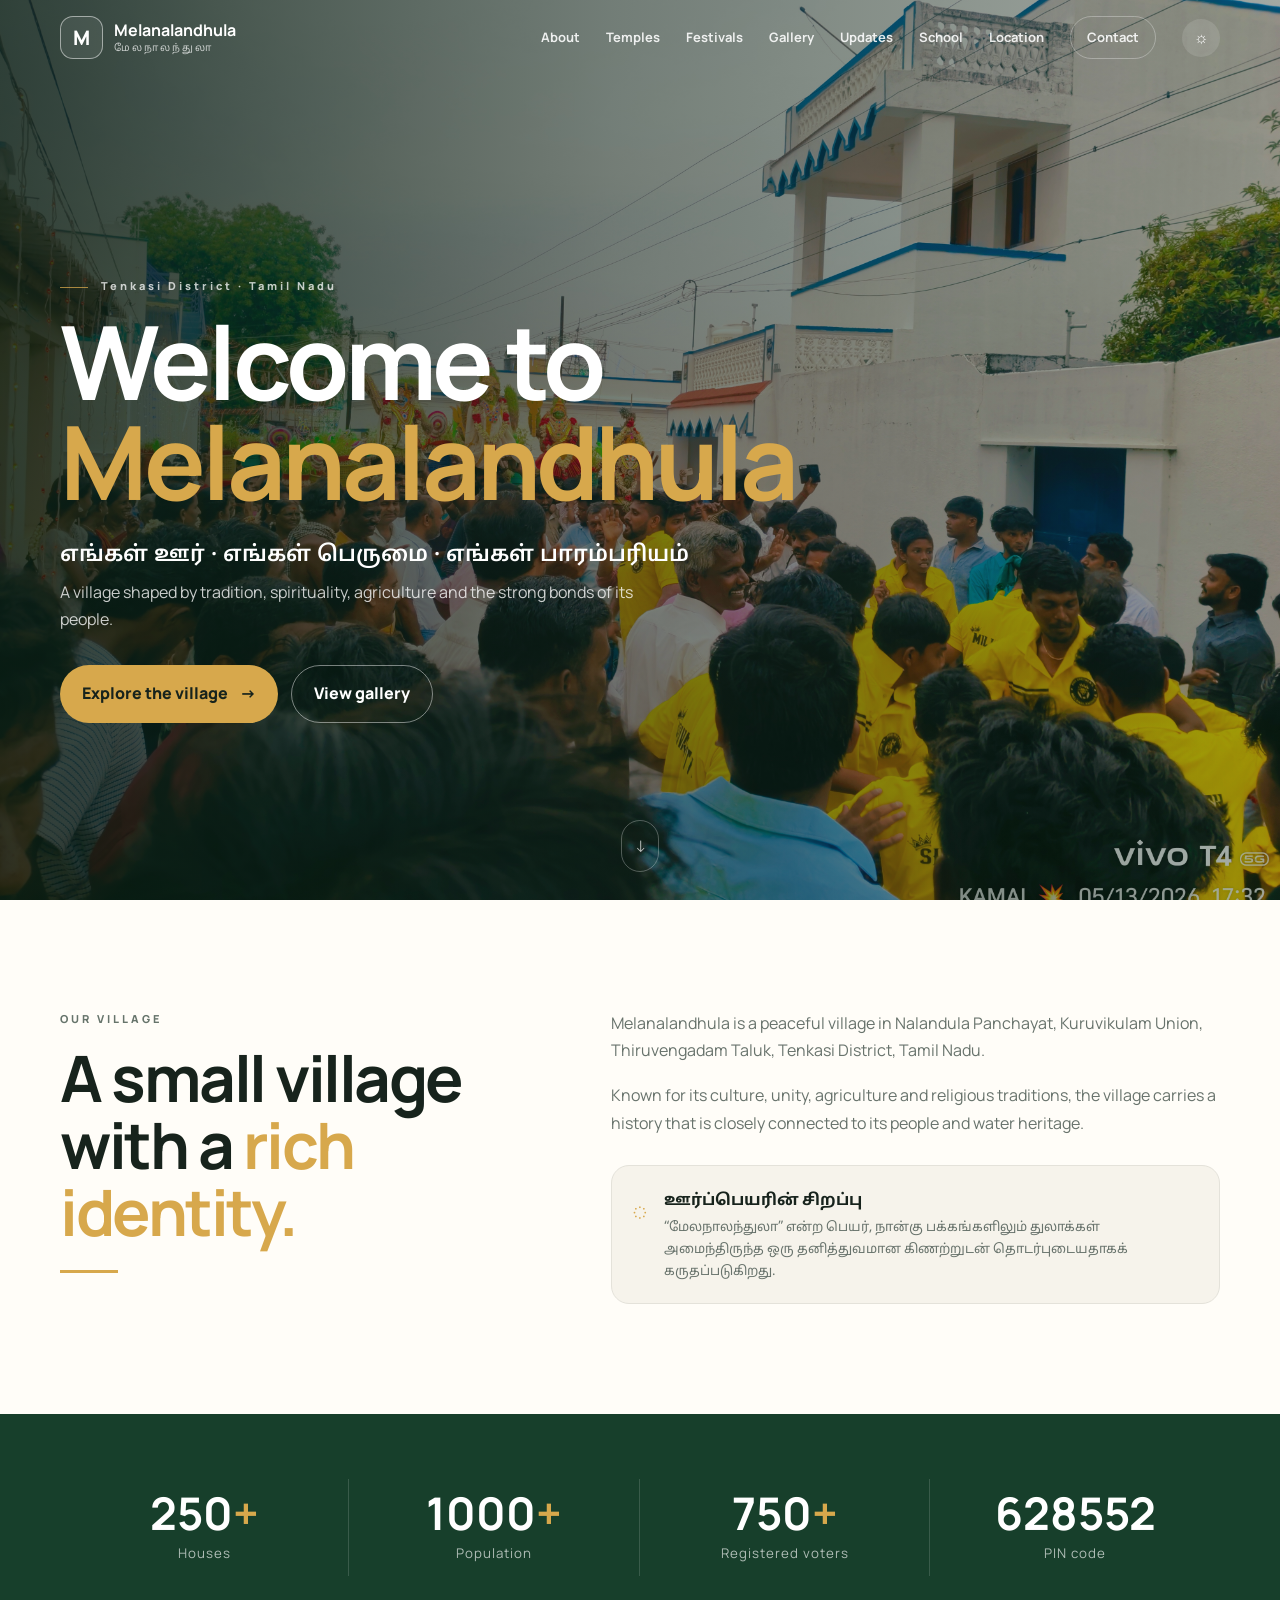
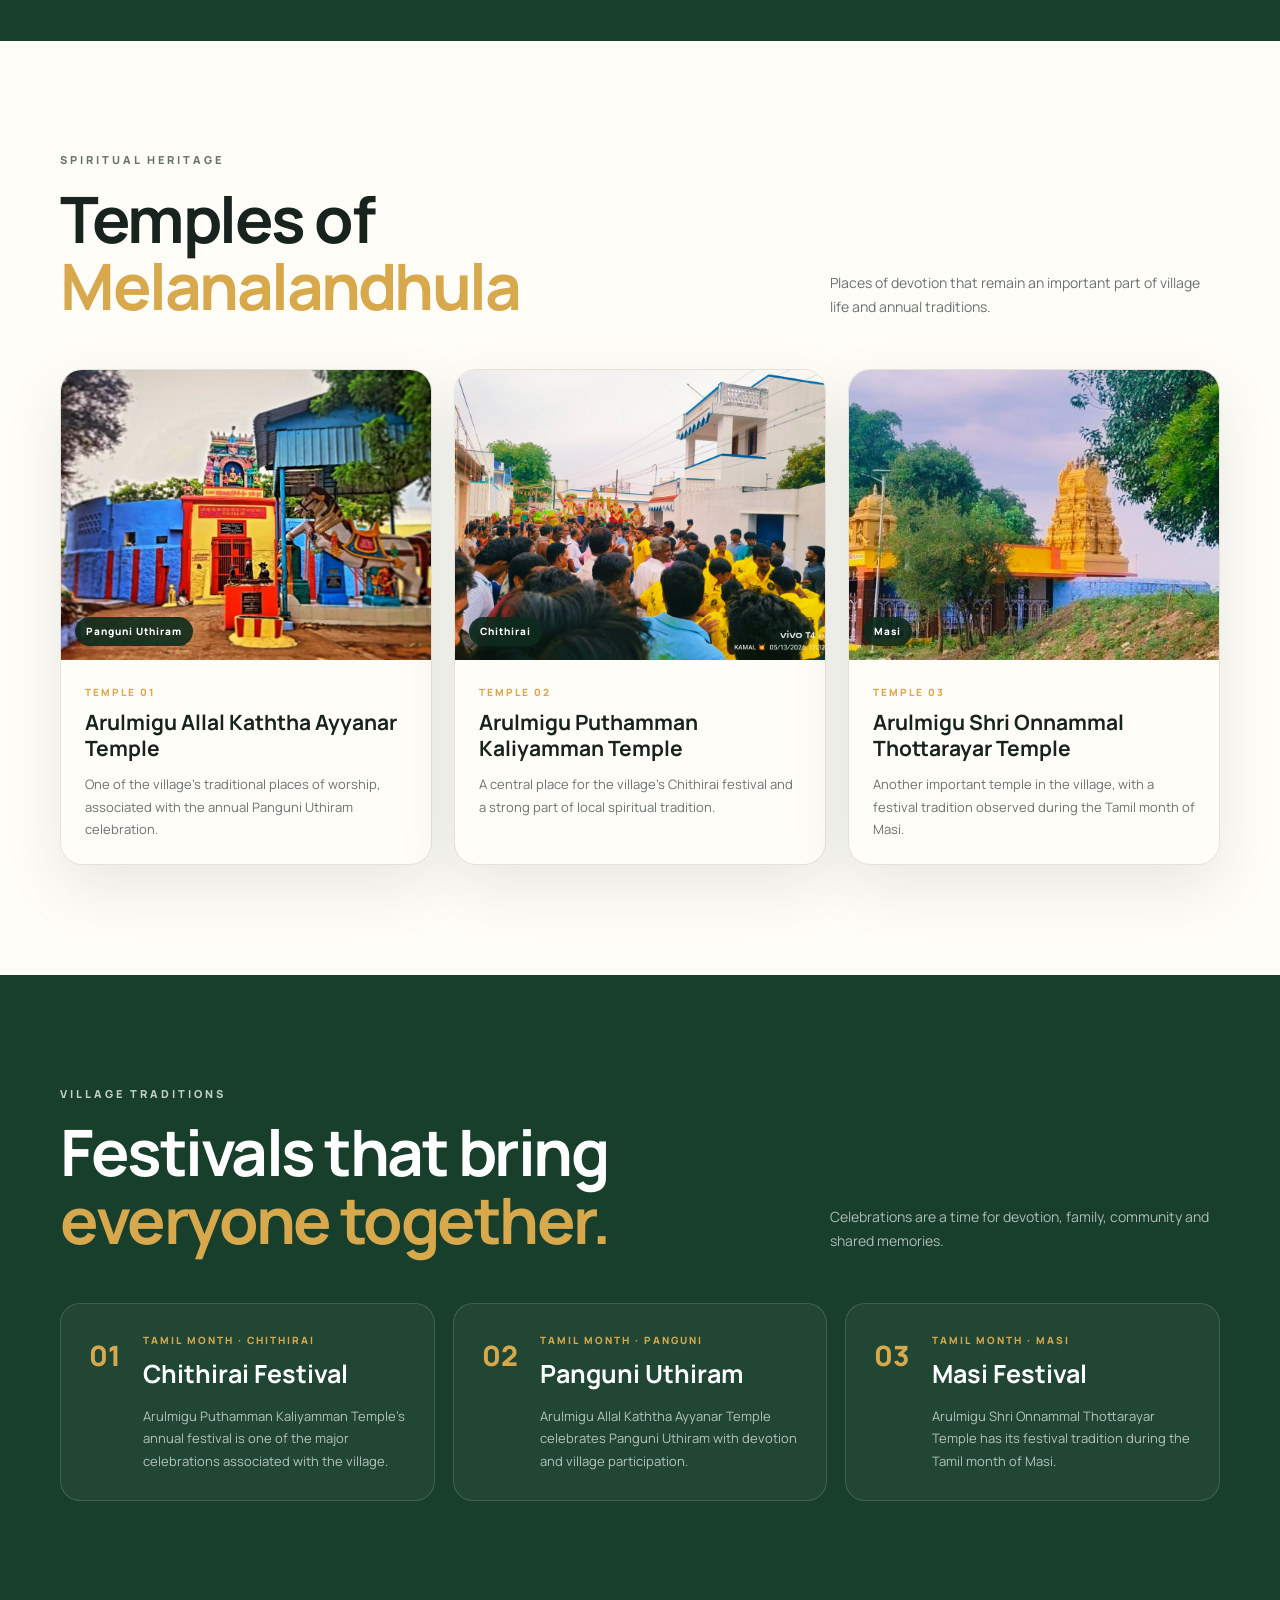
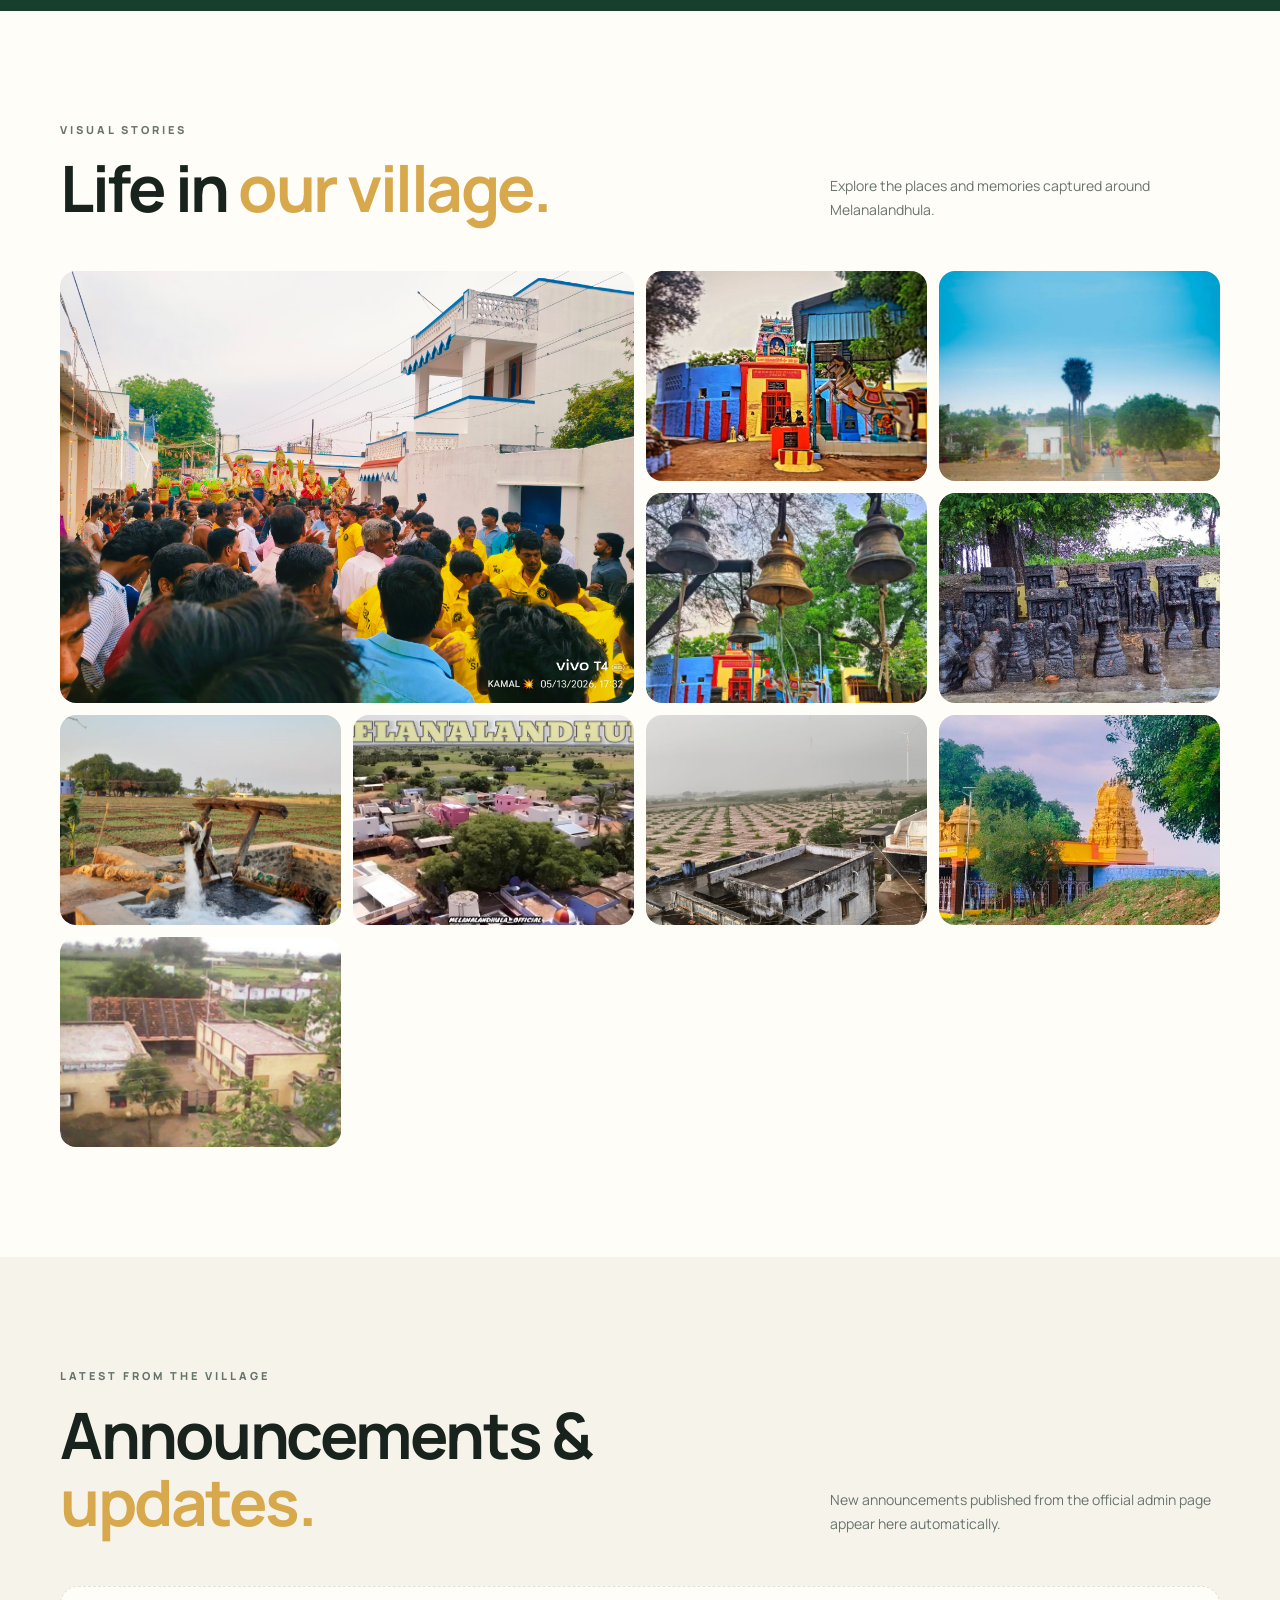
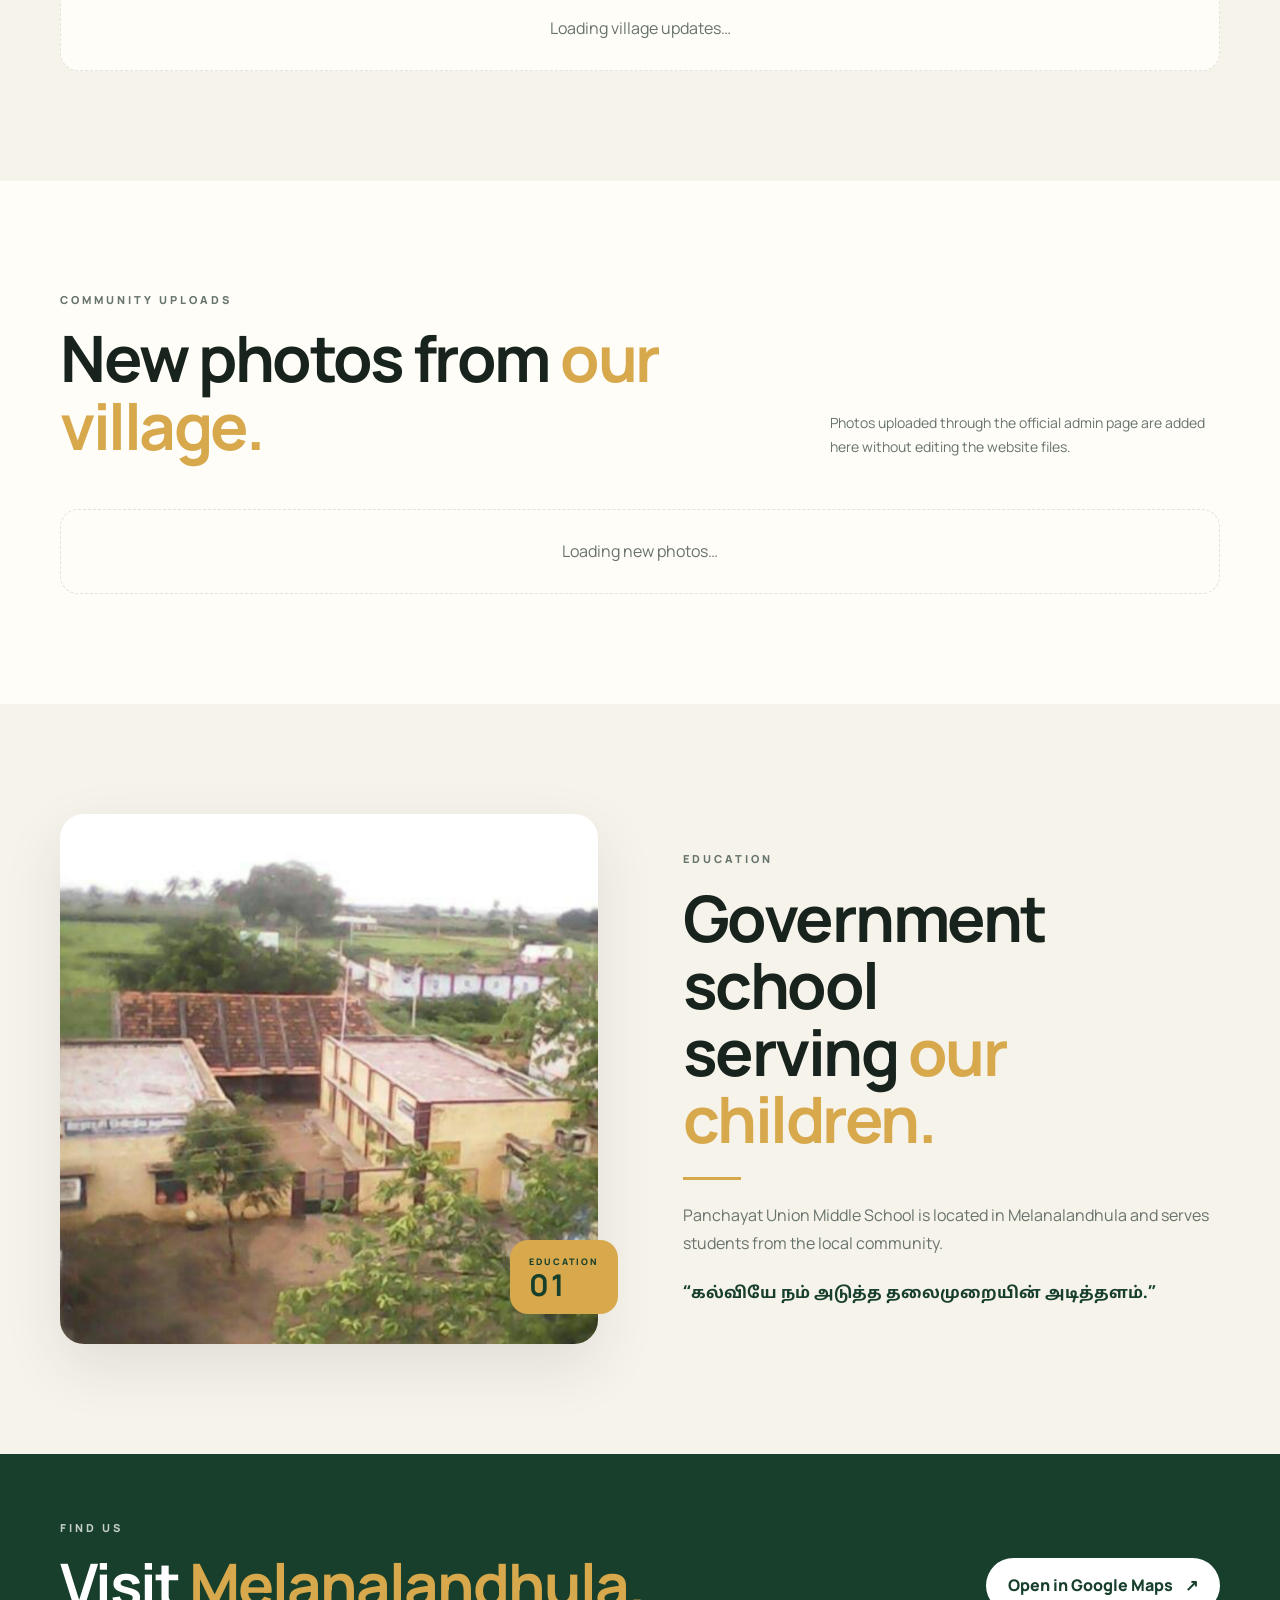
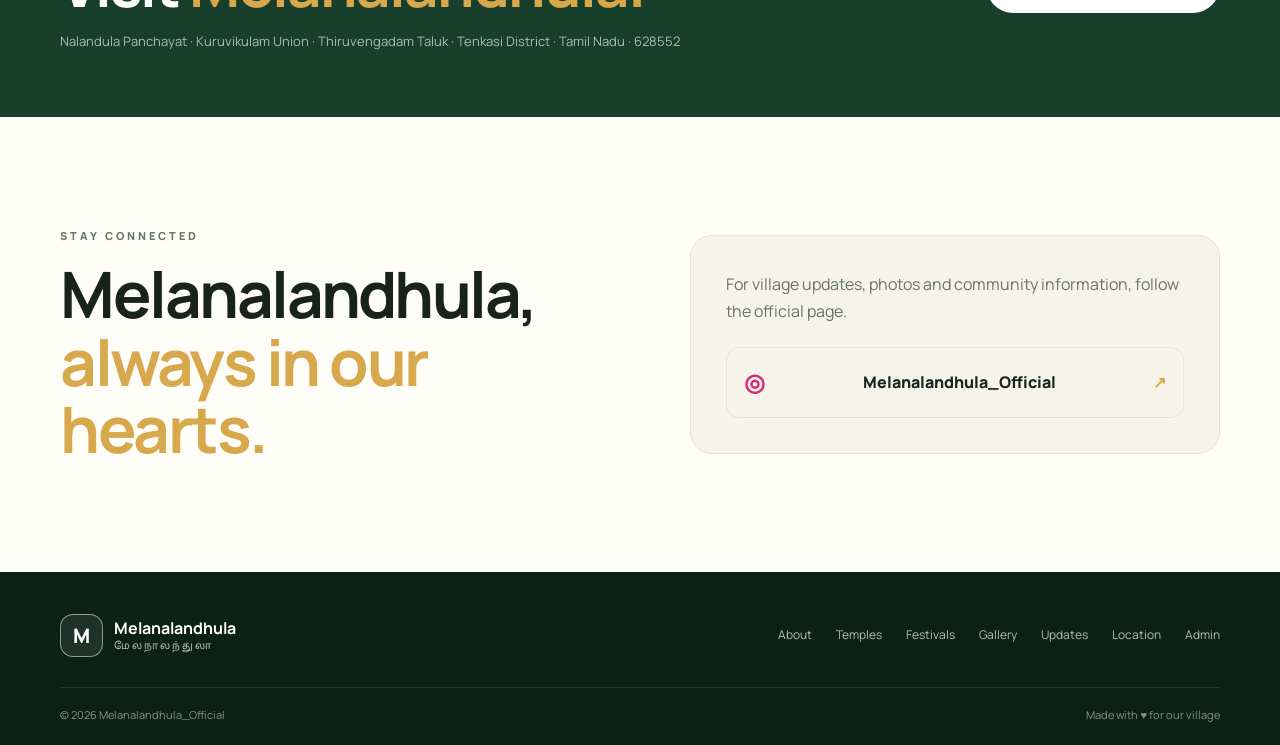
==== commit 93e54b0d: "Add files via upload" ====
--- a/index.html
+++ b/index.html
@@ -29,6 +29,7 @@
       <a href="#temples">Temples</a>
       <a href="#festivals">Festivals</a>
       <a href="#gallery">Gallery</a>
+      <a href="#updates">Updates</a>
       <a href="#school">School</a>
       <a href="#location">Location</a>
       <a href="#contact" class="nav-cta">Contact</a>
@@ -141,6 +142,26 @@
   </div>
 </section>
 
+<section class="section updates-section" id="updates">
+  <div class="container">
+    <div class="section-heading">
+      <div><p class="eyebrow dark">LATEST FROM THE VILLAGE</p><h2>Announcements & <em>updates.</em></h2></div>
+      <p>New announcements published from the official admin page appear here automatically.</p>
+    </div>
+    <div id="announcementList" class="announcement-grid"><div class="live-empty">Loading village updates…</div></div>
+  </div>
+</section>
+
+<section class="section live-gallery-section">
+  <div class="container">
+    <div class="section-heading">
+      <div><p class="eyebrow dark">COMMUNITY UPLOADS</p><h2>New photos from <em>our village.</em></h2></div>
+      <p>Photos uploaded through the official admin page are added here without editing the website files.</p>
+    </div>
+    <div id="liveGallery" class="live-gallery"><div class="live-empty">Loading new photos…</div></div>
+  </div>
+</section>
+
 <section class="school section" id="school">
   <div class="container school-wrap">
     <div class="school-image"><img src="school1.png" alt="Panchayat Union Middle School" loading="lazy"><div class="school-badge">EDUCATION<br><strong>01</strong></div></div>
@@ -160,7 +181,7 @@
     <div><p class="eyebrow dark">STAY CONNECTED</p><h2>Melanalandhula,<br><em>always in our hearts.</em></h2></div>
     <div class="contact-panel">
       <p>For village updates, photos and community information, follow the official page.</p>
-      <a class="social-link" href="https://www.instagram.com/" target="_blank" rel="noopener"><span>◎</span> Melanalandhula_Official <b>↗</b></a>
+      <a class="social-link" href="https://www.instagram.com/melanalandhula_official?stkn=MWtxa3llY3kyNnNjMg==" target="_blank" rel="noopener"><span>◎</span> Melanalandhula_Official <b>↗</b></a>
     </div>
   </div>
 </section>
@@ -169,7 +190,7 @@
 <footer>
   <div class="container footer-top">
     <a class="brand footer-brand" href="#home"><span class="brand-mark">M</span><span><strong>Melanalandhula</strong><small>மேலநாலந்துலா</small></span></a>
-    <div class="footer-links"><a href="#about">About</a><a href="#temples">Temples</a><a href="#festivals">Festivals</a><a href="#gallery">Gallery</a><a href="#location">Location</a></div>
+    <div class="footer-links"><a href="#about">About</a><a href="#temples">Temples</a><a href="#festivals">Festivals</a><a href="#gallery">Gallery</a><a href="#updates">Updates</a><a href="#location">Location</a><a href="admin.html">Admin</a></div>
   </div>
   <div class="container footer-bottom"><span>© 2026 Melanalandhula_Official</span><span>Made with ♥ for our village</span></div>
 </footer>
@@ -182,5 +203,6 @@
 </div>
 <button class="top-btn" id="topBtn" aria-label="Back to top">↑</button>
 <script src="script.js"></script>
+<script type="module" src="live.js"></script>
 </body>
 </html>
--- a/style.css
+++ b/style.css
@@ -68,3 +68,13 @@
 @media(max-width:900px){.nav-panel{gap:15px}.nav-panel a{font-size:11px}.two-col,.school-wrap,.contact-grid{grid-template-columns:1fr;gap:45px}.temple-grid,.festival-grid{grid-template-columns:1fr 1fr}.school-image{height:430px}.location-card{align-items:flex-start;flex-direction:column}.gallery-grid{grid-template-columns:repeat(2,1fr)}}
 @media(max-width:720px){.site-header{padding:11px 0}.menu-toggle{display:block}.nav-panel{position:absolute;top:67px;left:4%;right:4%;display:none;flex-direction:column;align-items:stretch;gap:0;padding:12px;background:rgba(14,43,29,.98);border:1px solid rgba(255,255,255,.12);border-radius:18px;box-shadow:0 20px 50px rgba(0,0,0,.25)}.nav-panel.open{display:flex}.nav-panel a{padding:11px 12px;font-size:13px}.nav-panel a:not(.nav-cta):after{display:none}.nav-cta{text-align:center;margin:6px 0}.theme-btn{align-self:center;margin:7px}.hero h1{letter-spacing:-2px}.hero-content{padding-top:80px}.stats-grid{grid-template-columns:1fr 1fr}.stat{padding:18px 8px}.stat:nth-child(2){border:0}.section{padding:75px 0}.section-heading{display:block}.section-heading>p{margin-top:15px}.temple-grid,.festival-grid{grid-template-columns:1fr}.gallery-grid{grid-template-columns:1fr 1fr;grid-auto-rows:145px}.gallery-item.large{grid-column:span 2}.school-image{height:360px}.school-badge{right:10px}.footer-top,.footer-bottom{flex-direction:column;align-items:flex-start}.footer-links{flex-wrap:wrap;gap:13px}.lightbox-prev{left:10px}.lightbox-next{right:10px}.lightbox-close{right:12px}.lightbox{padding:15px}}
 @media(prefers-reduced-motion:reduce){*,*::before,*::after{scroll-behavior:auto!important;transition:none!important}}
+
+/* Live updates / phone-upload content */
+.updates-section{background:var(--cream)}
+.announcement-grid{display:grid;grid-template-columns:repeat(3,1fr);gap:18px}
+.announcement-card{background:var(--paper);border:1px solid var(--line);border-radius:20px;overflow:hidden;box-shadow:var(--shadow)}
+.announcement-card img{width:100%;height:190px;object-fit:cover}
+.announcement-body{padding:22px}.announcement-date{font-size:10px;letter-spacing:1.8px;font-weight:800;color:var(--gold);text-transform:uppercase}.announcement-card h3{font-size:22px;line-height:1.2;margin:7px 0 10px}.announcement-card p{color:var(--muted);font-size:13px;white-space:pre-wrap}.live-empty{grid-column:1/-1;padding:28px;border:1px dashed var(--line);border-radius:18px;text-align:center;color:var(--muted);background:var(--paper)}
+.live-gallery{display:grid;grid-template-columns:repeat(4,1fr);gap:14px}.live-photo{position:relative;border:0;padding:0;overflow:hidden;border-radius:17px;background:var(--paper);cursor:pointer;min-height:210px}.live-photo img{width:100%;height:100%;min-height:210px;object-fit:cover;transition:.45s}.live-photo:hover img{transform:scale(1.05)}.live-photo span{position:absolute;left:10px;right:10px;bottom:10px;padding:9px 11px;border-radius:12px;background:rgba(8,29,19,.78);color:#fff;text-align:left;font-size:12px;font-weight:700;backdrop-filter:blur(8px)}
+@media(max-width:900px){.announcement-grid{grid-template-columns:1fr 1fr}.live-gallery{grid-template-columns:repeat(2,1fr)}}
+@media(max-width:720px){.announcement-grid{grid-template-columns:1fr}.live-gallery{grid-template-columns:1fr 1fr}.live-photo,.live-photo img{min-height:160px}}
